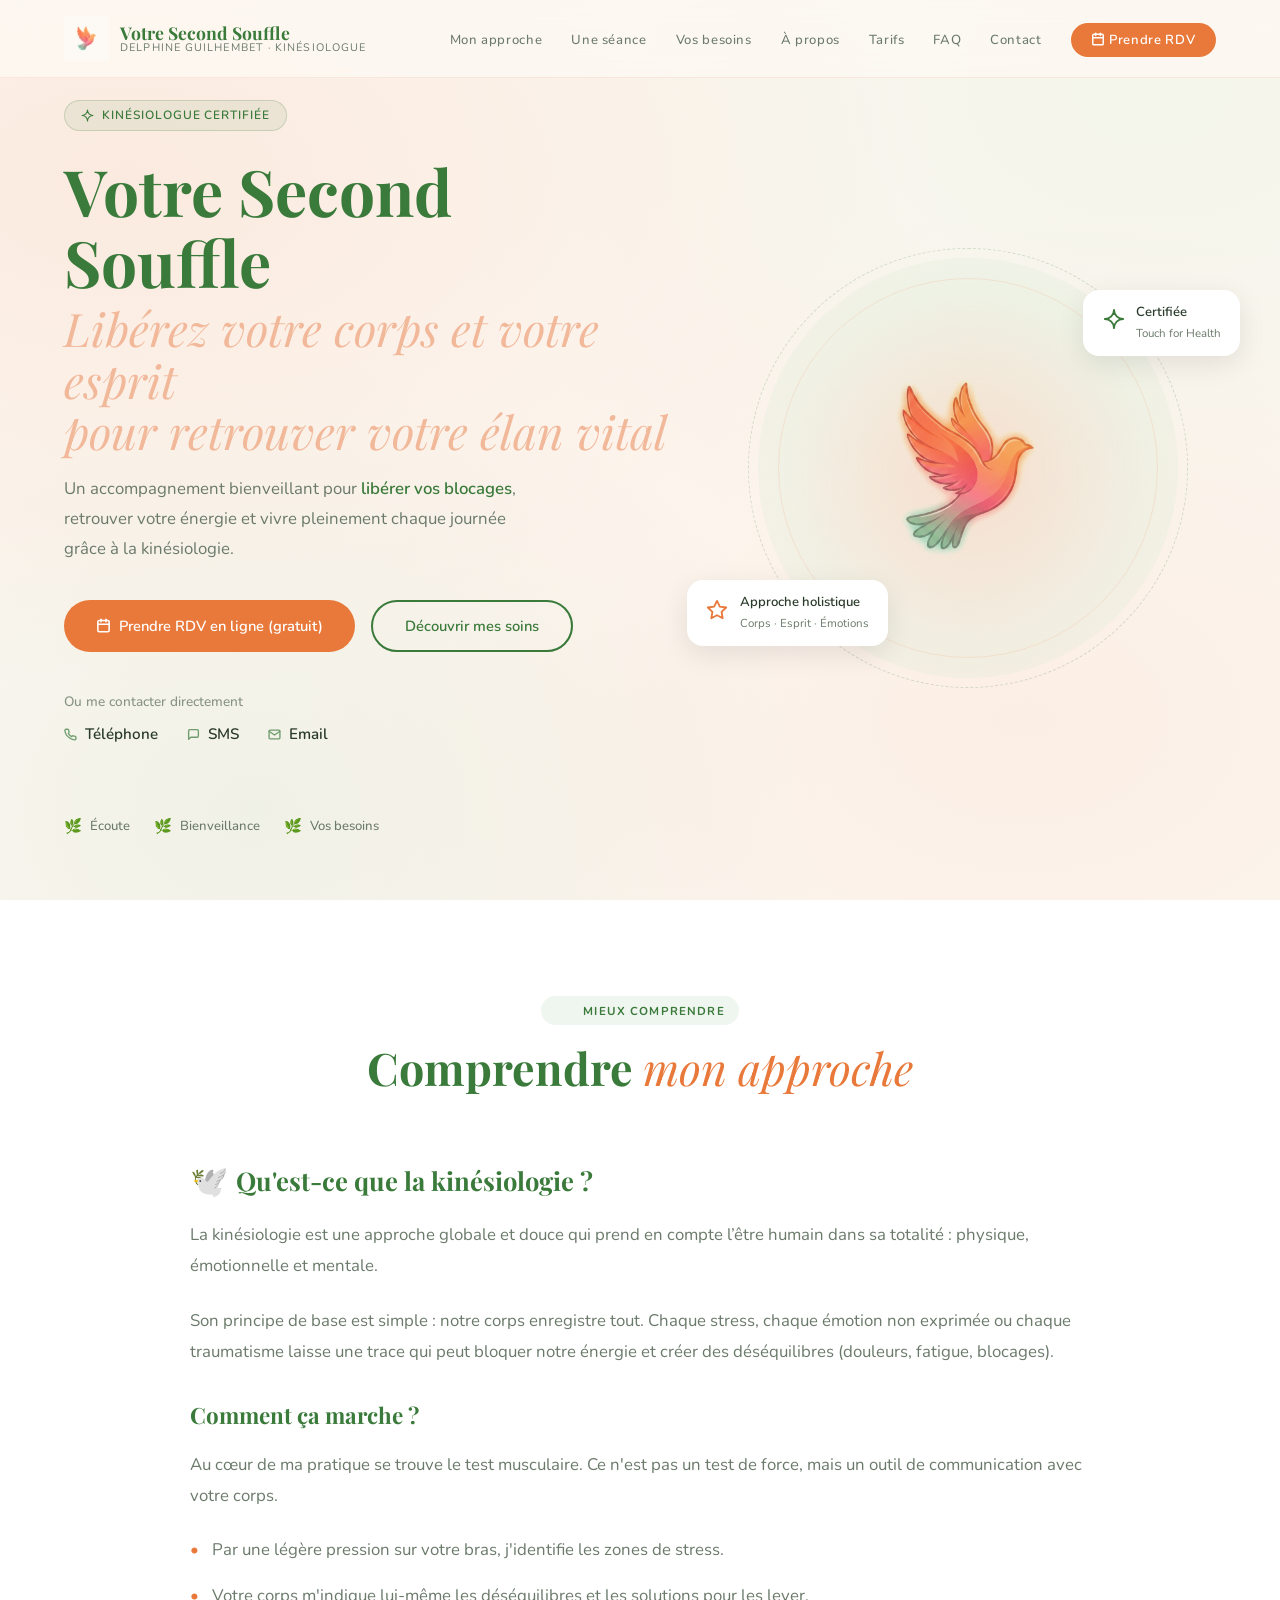
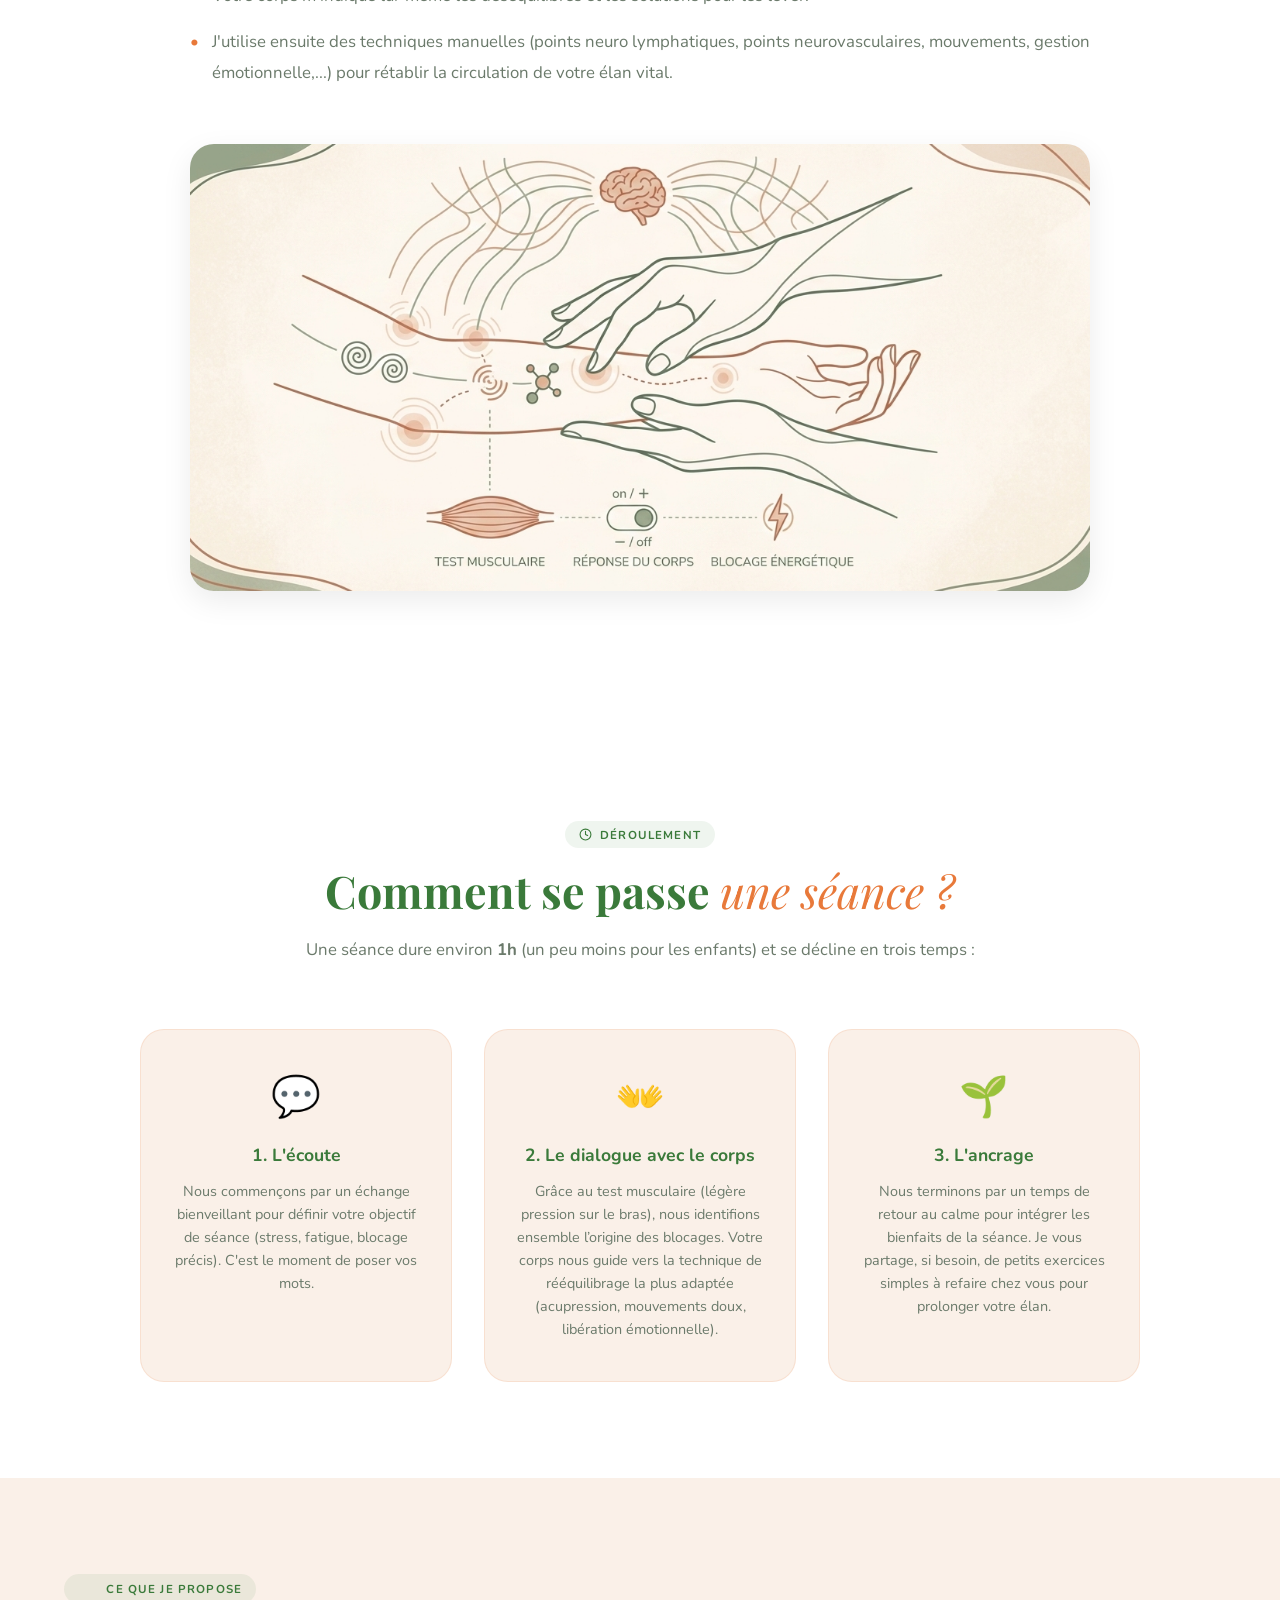
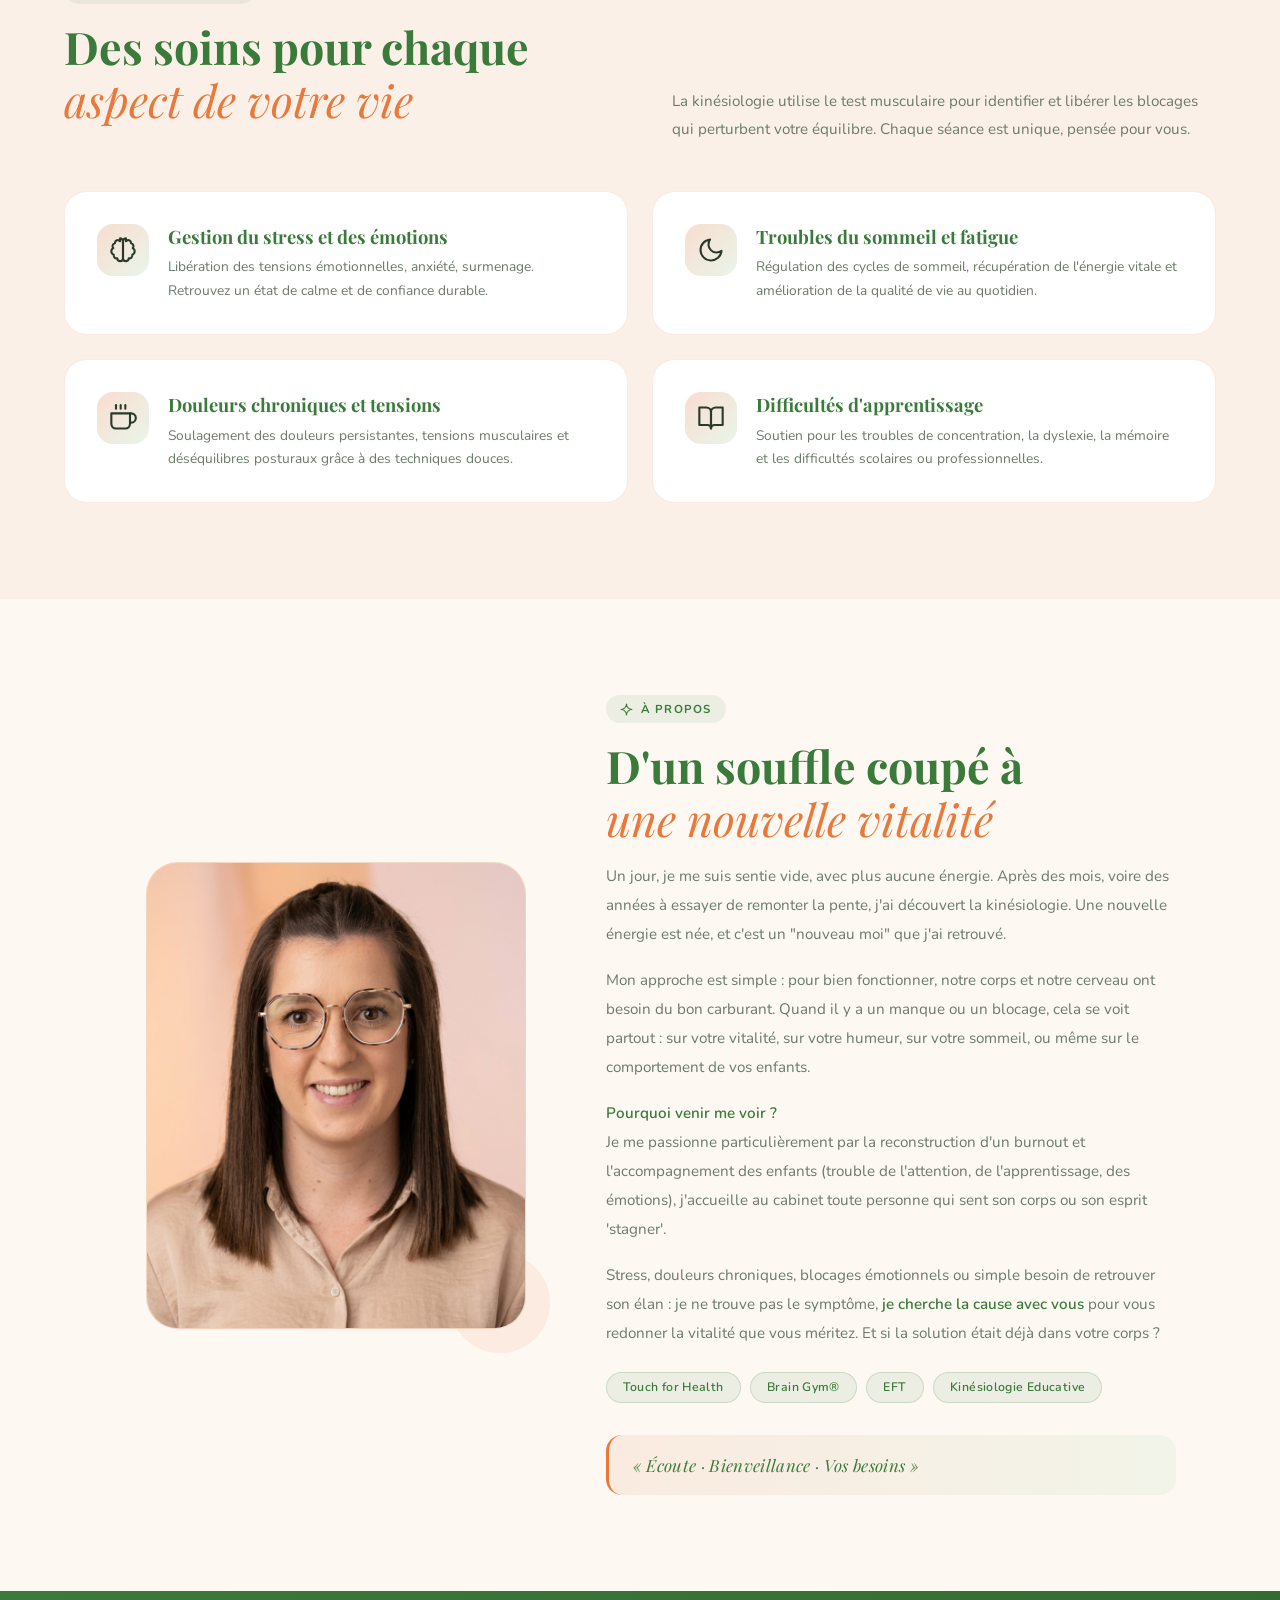
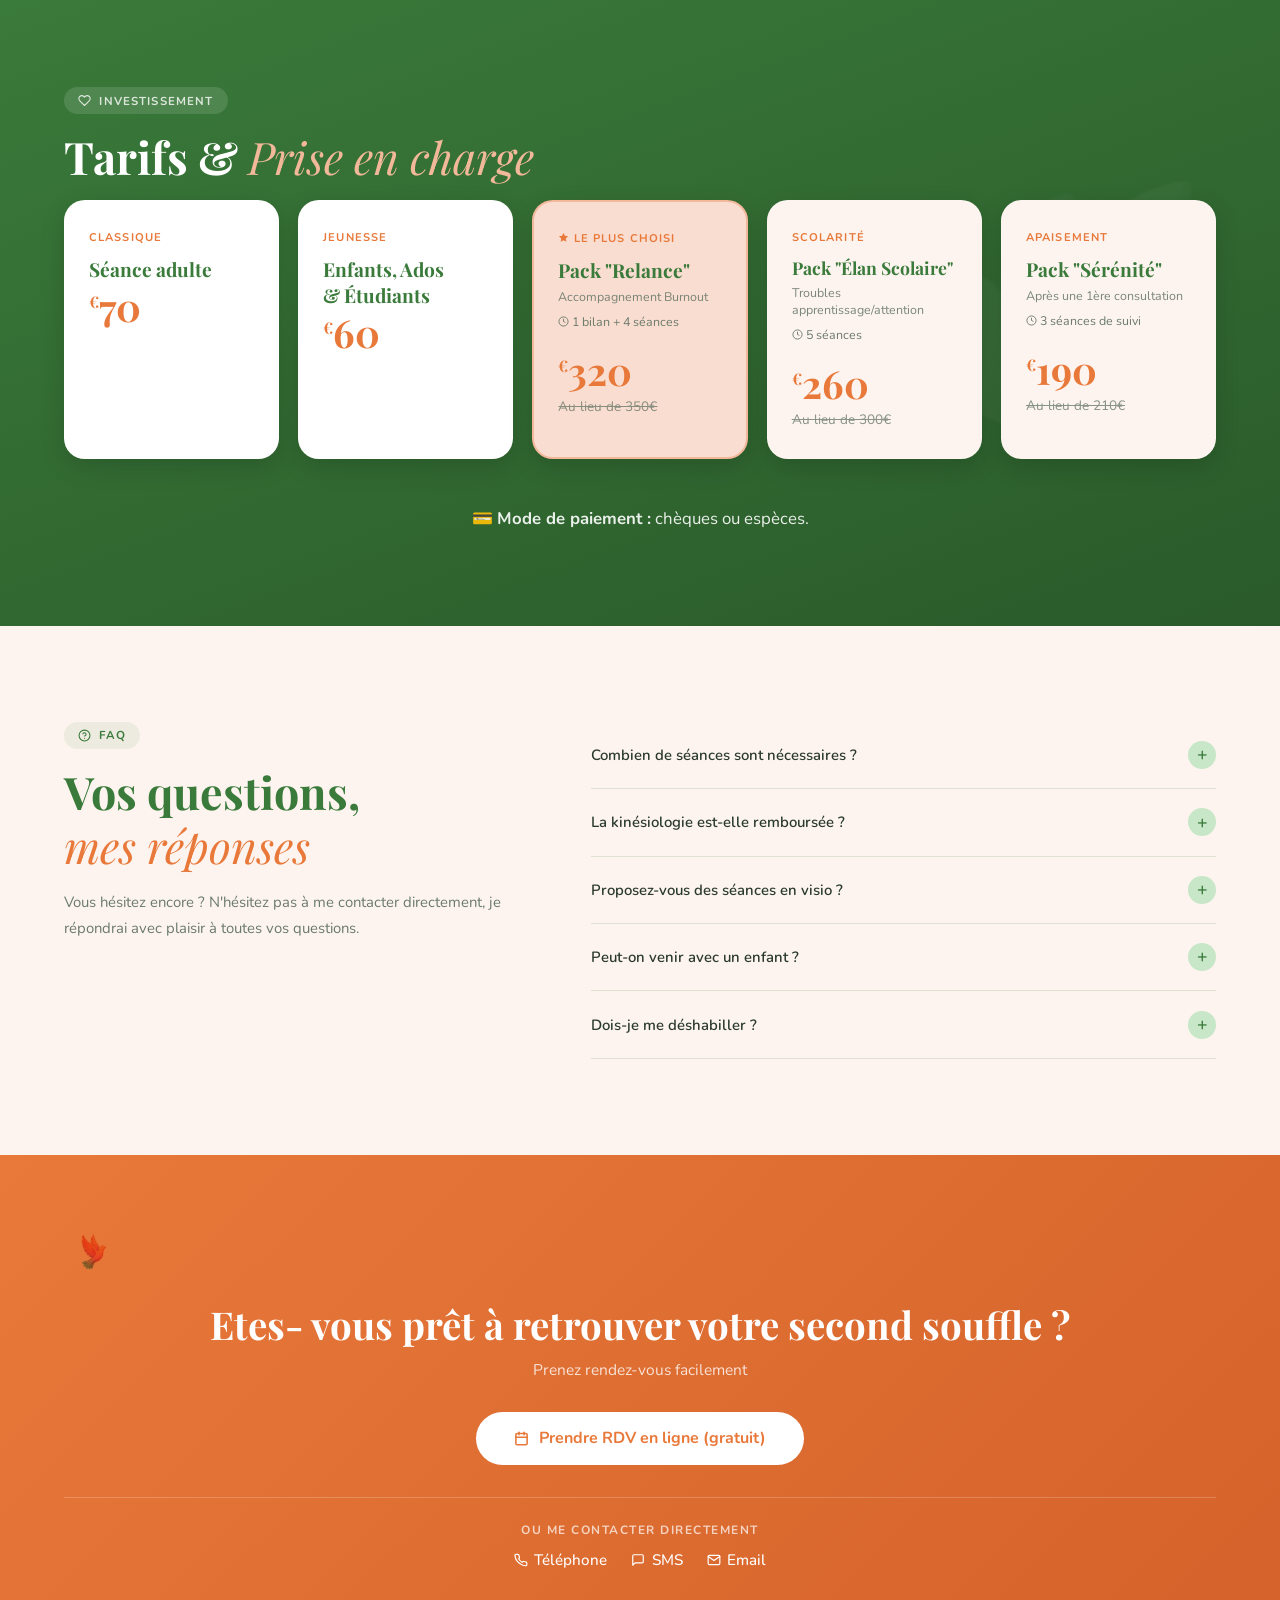
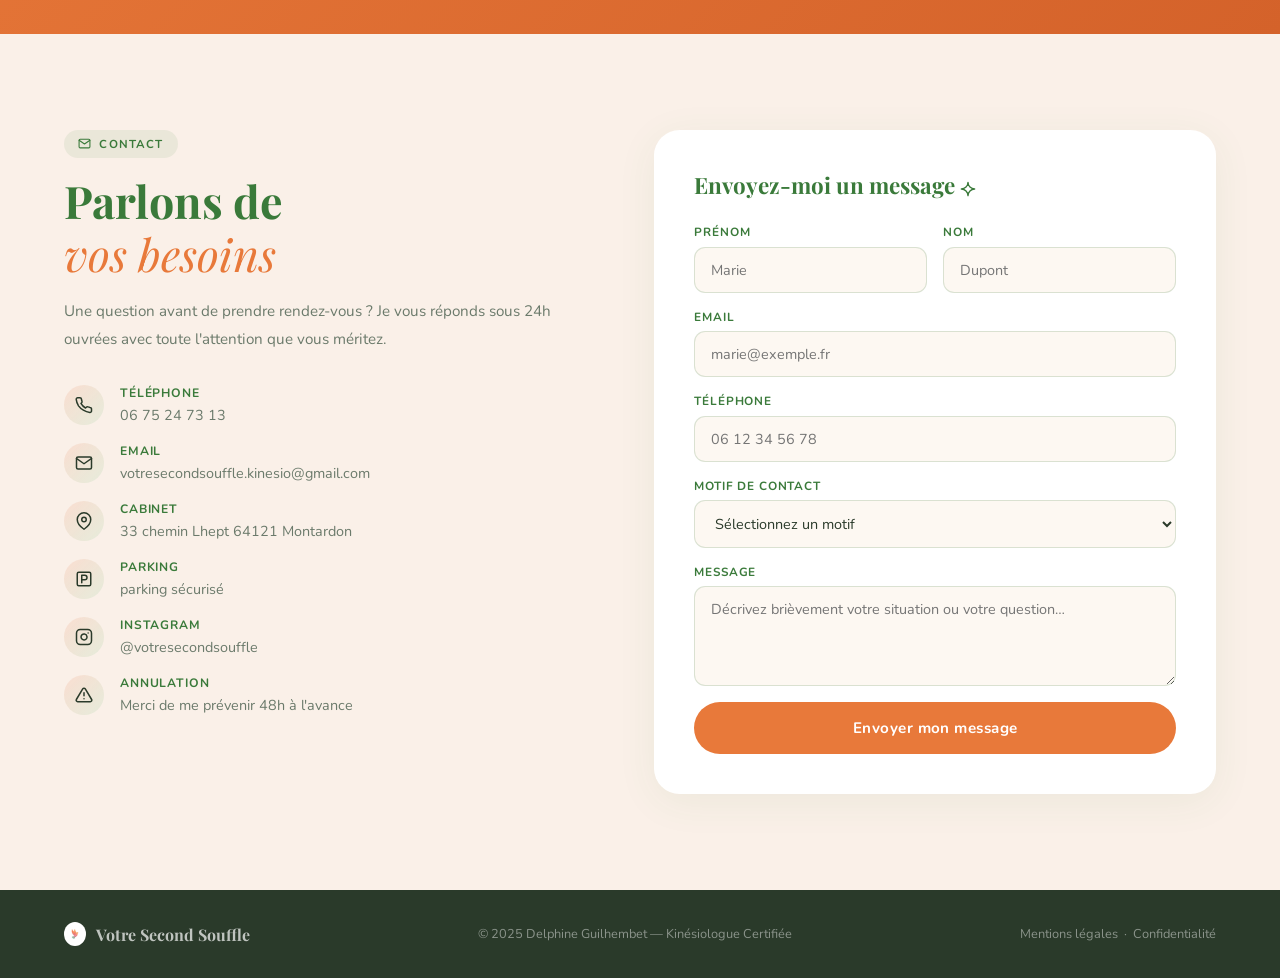
==== index.html @ 336c88f5 "ajustement photo" ====
<!DOCTYPE html>
<html lang="fr">

<head>
  <meta charset="UTF-8" />
  <meta name="viewport" content="width=device-width, initial-scale=1.0" />
  <title>Votre Second Souffle — Delphine Guilhembet, Kinésiologue</title>
  <meta name="description"
    content="Delphine Guilhembet, Kinésiologue Certifiée. Libérez vos blocages, retrouvez votre énergie et vivez pleinement grâce à la kinésiologie. Gestion du stress, douleurs, sommeil, apprentissage." />
  <link rel="preconnect" href="https://fonts.googleapis.com" />
  <link rel="preconnect" href="https://fonts.gstatic.com" crossorigin />
  <link
    href="https://fonts.googleapis.com/css2?family=Playfair+Display:ital,wght@0,400;0,700;1,400;1,700&family=Nunito:wght@300;400;500;600;700&display=swap"
    rel="stylesheet" />
  <link rel="stylesheet" href="style.css" />
</head>

<body>

  <!-- ══ NAV ══ -->
  <nav id="navbar">
    <a class="nav-brand" href="#accueil">
      <img src="logo-colombe.png" class="nav-dove" alt="Logo Colombe"
        style="mix-blend-mode: multiply; filter: contrast(1.1);" width="45" height="45" />
      <span class="nav-brand-text">
        <strong>Votre Second Souffle</strong>
        <span>Delphine Guilhembet · Kinésiologue</span>
      </span>
    </a>
    <button class="nav-toggle" id="navToggle" aria-label="Menu" aria-expanded="false">
      <span></span><span></span><span></span>
    </button>
    <ul class="nav-links" id="navLinks" role="list">
      <li><a href="#kinesiologie">Mon approche</a></li>
      <li><a href="#seance">Une séance</a></li>
      <li><a href="#services">Vos besoins</a></li>
      <li><a href="#apropos">À propos</a></li>
      <li><a href="#tarifs">Tarifs</a></li>
      <li><a href="#faq">FAQ</a></li>
      <li><a href="#contact">Contact</a></li>
      <li><a href="#rdv-en-ligne" class="nav-rdv"><svg width="14" height="14" viewBox="0 0 24 24" fill="none"
            stroke="currentColor" stroke-width="2.5" stroke-linecap="round" stroke-linejoin="round"
            style="vertical-align:-2px">
            <rect x="3" y="4" width="18" height="18" rx="2" />
            <line x1="16" y1="2" x2="16" y2="6" />
            <line x1="8" y1="2" x2="8" y2="6" />
            <line x1="3" y1="10" x2="21" y2="10" />
          </svg> Prendre RDV</a></li>
    </ul>
  </nav>

  <!-- ══ HERO ══ -->
  <section id="accueil">
    <div class="hero-inner">
      <div class="hero-text">
        <span class="hero-tag"><svg width="13" height="13" viewBox="0 0 24 24" fill="none" stroke="currentColor"
            stroke-width="2" stroke-linecap="round" stroke-linejoin="round" style="vertical-align:-2px">
            <path d="M12 22c0-5.5-4.5-10-10-10 5.5 0 10-4.5 10-10 0 5.5 4.5 10 10 10-5.5 0-10 4.5-10 10z" />
          </svg> Kinésiologue Certifiée</span>
        <h1>
          Votre Second Souffle
          <span class="sub">Libérez votre corps et votre esprit<br>pour retrouver votre élan vital</span>
        </h1>
        <p class="hero-tagline">
          Un accompagnement bienveillant pour <strong>libérer vos blocages</strong>, retrouver votre énergie et vivre
          pleinement chaque journée grâce à la kinésiologie.
        </p>
        <div class="hero-btns">
          <a href="https://calendly.com/votresecondsouffle-kinesio/1h" target="_blank" rel="noopener" class="btn-main"><svg width="15" height="15" viewBox="0 0 24 24" fill="none"
              stroke="currentColor" stroke-width="2.5" stroke-linecap="round" stroke-linejoin="round"
              style="vertical-align:-2px">
              <rect x="3" y="4" width="18" height="18" rx="2" />
              <line x1="16" y1="2" x2="16" y2="6" />
              <line x1="8" y1="2" x2="8" y2="6" />
              <line x1="3" y1="10" x2="21" y2="10" />
            </svg> Prendre RDV en ligne (gratuit)</a>
          <a href="#services" class="btn-ghost">Découvrir mes soins</a>
        </div>
        <div class="hero-contact-alt">
          <span class="hero-contact-label">Ou me contacter directement</span>
          <div class="hero-contact-links">
            <a href="#contact" class="hero-contact-link">
              <svg width="13" height="13" viewBox="0 0 24 24" fill="none" stroke="currentColor" stroke-width="2.5" stroke-linecap="round" stroke-linejoin="round"><path d="M22 16.92v3a2 2 0 0 1-2.18 2 19.79 19.79 0 0 1-8.63-3.07A19.5 19.5 0 0 1 4.69 13.1a19.79 19.79 0 0 1-3.07-8.67A2 2 0 0 1 3.6 2.34h3a2 2 0 0 1 2 1.72c.127.96.361 1.903.7 2.81a2 2 0 0 1-.45 2.11L7.91 9.91a16 16 0 0 0 6.11 6.11l1.06-1.06a2 2 0 0 1 2.11-.45c.907.339 1.85.573 2.81.7A2 2 0 0 1 22 16.92z"/></svg> Téléphone
            </a>
            <a href="#contact" class="hero-contact-link">
              <svg width="13" height="13" viewBox="0 0 24 24" fill="none" stroke="currentColor" stroke-width="2.5" stroke-linecap="round" stroke-linejoin="round"><path d="M21 15a2 2 0 0 1-2 2H7l-4 4V5a2 2 0 0 1 2-2h14a2 2 0 0 1 2 2z"/></svg> SMS
            </a>
            <a href="#contact" class="hero-contact-link">
              <svg width="13" height="13" viewBox="0 0 24 24" fill="none" stroke="currentColor" stroke-width="2.5" stroke-linecap="round" stroke-linejoin="round"><path d="M4 4h16c1.1 0 2 .9 2 2v12c0 1.1-.9 2-2 2H4c-1.1 0-2-.9-2-2V6c0-1.1.9-2 2-2z"/><polyline points="22,6 12,13 2,6"/></svg> Email
            </a>
          </div>
        </div>
        <div class="hero-values">
          <span class="hero-value">Écoute</span>
          <span class="hero-value">Bienveillance</span>
          <span class="hero-value">Vos besoins</span>
        </div>
      </div>
      <div class="hero-visual" aria-hidden="true">
        <div class="dove-bg">
          <div class="dove-ring"></div>
          <div class="dove-ring-2"></div>
          <img src="logo-colombe.png" class="dove-svg" alt="Colombe Votre Second Souffle"
            style="mix-blend-mode: multiply; filter: contrast(1.1);" width="320" height="320" />
        </div>
        <div class="float-badge float-badge-1">
          <span class="badge-ico"><svg width="22" height="22" viewBox="0 0 24 24" fill="none" stroke="#e8793a"
              stroke-width="2" stroke-linecap="round" stroke-linejoin="round">
              <polygon
                points="12 2 15.09 8.26 22 9.27 17 14.14 18.18 21.02 12 17.77 5.82 21.02 7 14.14 2 9.27 8.91 8.26 12 2" />
            </svg></span>
          <div class="badge-info">
            <strong>Approche holistique</strong>
            <span>Corps · Esprit · Émotions</span>
          </div>
        </div>
        <div class="float-badge float-badge-2">
          <span class="badge-ico"><svg width="22" height="22" viewBox="0 0 24 24" fill="none" stroke="#3a7a3a"
              stroke-width="2" stroke-linecap="round" stroke-linejoin="round">
              <path d="M12 22c0-5.5-4.5-10-10-10 5.5 0 10-4.5 10-10 0 5.5 4.5 10 10 10-5.5 0-10 4.5-10 10z" />
            </svg></span>
          <div class="badge-info">
            <strong>Certifiée</strong>
            <span>Touch for Health</span>
          </div>
        </div>
      </div>
    </div>
  </section>

  <!-- ══ KINÉSIOLOGIE ══ -->
  <section id="kinesiologie">
    <div style="max-width: 900px; margin: 0 auto;">
      <div style="text-align: center; margin-bottom: 4rem;">
        <span class="section-chip"><img src="logo-colombe.png" width="16" height="18"
            style="vertical-align:-4px;margin-right:4px;mix-blend-mode: multiply;filter: contrast(1.1);" alt="" /> Mieux
          comprendre</span>
        <h2 class="section-title">Comprendre <em>mon approche</em></h2>
      </div>

      <div style="margin-bottom: 3.5rem;">
        <h3
          style="color: var(--green); margin-bottom: 1.2rem; font-family: 'Playfair Display', serif; font-size: 1.6rem; display: flex; align-items: center; gap: 0.5rem;">
          <span style="font-size:1.2em;">🕊️</span> Qu'est-ce que la kinésiologie ?
        </h3>
        <p style="color: var(--mid); line-height: 1.85; font-size: 1.05rem; margin-bottom: 1.5rem;">
          La kinésiologie est une approche globale et douce qui prend en compte l’être humain dans sa totalité : physique, émotionnelle et mentale.
        </p>
        <p style="color: var(--mid); line-height: 1.85; font-size: 1.05rem; margin-bottom: 2rem;">
          Son principe de base est simple : notre corps enregistre tout. Chaque stress, chaque émotion non exprimée ou chaque traumatisme laisse une trace qui peut bloquer notre énergie et créer des déséquilibres (douleurs, fatigue, blocages).
        </p>
        
        <h4 style="color: var(--green); margin-bottom: 1.2rem; font-family: 'Playfair Display', serif; font-size: 1.4rem;">Comment ça marche ?</h4>
        
        <p style="color: var(--mid); line-height: 1.85; font-size: 1.05rem; margin-bottom: 1.5rem;">
          Au cœur de ma pratique se trouve le test musculaire. Ce n'est pas un test de force, mais un outil de communication avec votre corps.
        </p>
        
        <ul style="color: var(--mid); line-height: 1.8; font-size: 1.05rem; list-style: none; padding-left: 0; display: flex; flex-direction: column; gap: 1rem;">
          <li style="display: flex; gap: 0.8rem; align-items: flex-start;">
            <span style="color: var(--orange); font-weight: bold;">•</span>
            <span>Par une légère pression sur votre bras, j'identifie les zones de stress.</span>
          </li>
          <li style="display: flex; gap: 0.8rem; align-items: flex-start;">
            <span style="color: var(--orange); font-weight: bold;">•</span>
            <span>Votre corps m'indique lui-même les déséquilibres et les solutions pour les lever.</span>
          </li>
          <li style="display: flex; gap: 0.8rem; align-items: flex-start;">
            <span style="color: var(--orange); font-weight: bold;">•</span>
            <span>J'utilise ensuite des techniques manuelles (points neuro lymphatiques, points neurovasculaires, mouvements, gestion émotionnelle,...) pour rétablir la circulation de votre élan vital.</span>
          </li>
        </ul>
      </div>

      <div style="text-align: center; margin-bottom: 2rem;">
        <img src="Graphique.png" alt="Graphique de mon approche"
          style="max-width: 100%; height: auto; border-radius: 1.5rem; box-shadow: 0 10px 30px rgba(0,0,0,0.08);" />
      </div>
    </div>
  </section>

  <!-- ══ UNE SÉANCE ══ -->
  <section id="seance" style="background: #fff;">
    <div style="max-width: 800px; margin: 0 auto 4rem; text-align: center;">
      <span class="section-chip"><svg width="13" height="13" viewBox="0 0 24 24" fill="none" stroke="currentColor"
          stroke-width="2" stroke-linecap="round" stroke-linejoin="round" style="vertical-align:-2px">
          <circle cx="12" cy="12" r="10" />
          <polyline points="12 6 12 12 16 14" />
        </svg> Déroulement</span>
      <h2 class="section-title">Comment se passe <em>une séance ?</em></h2>
      <p style="color: var(--mid); line-height: 1.85; font-size: 1.05rem;">
        Une séance dure environ <strong>1h</strong> (un peu moins pour les enfants) et se décline en trois temps :
      </p>
    </div>

    <div class="kine-how" style="max-width: 1000px; margin: 0 auto;">
      <div class="kine-grid">
        <div class="kine-step">
          <div class="kine-step-icon">💬</div>
          <h4>1. L'écoute</h4>
          <p>Nous commençons par un échange bienveillant pour définir votre objectif de séance (stress, fatigue, blocage
            précis). C'est le moment de poser vos mots.</p>
        </div>
        <div class="kine-step">
          <div class="kine-step-icon">👐</div>
          <h4>2. Le dialogue avec le corps</h4>
          <p>Grâce au test musculaire (légère pression sur le bras), nous identifions ensemble l’origine des blocages.
            Votre corps nous guide vers la technique de rééquilibrage la plus adaptée (acupression, mouvements doux,
            libération émotionnelle).</p>
        </div>
        <div class="kine-step">
          <div class="kine-step-icon">🌱</div>
          <h4>3. L'ancrage</h4>
          <p>Nous terminons par un temps de retour au calme pour intégrer les bienfaits de la séance. Je vous partage,
            si besoin, de petits exercices simples à refaire chez vous pour prolonger votre élan.</p>
        </div>
      </div>
    </div>
  </section>

  <!-- ══ SERVICES ══ -->
  <section id="services">
    <div class="services-top">
      <div>
        <span class="section-chip"><img src="logo-colombe.png" width="16" height="18"
            style="vertical-align:-4px;margin-right:4px;mix-blend-mode: multiply;filter: contrast(1.1);" alt="" /> Ce
          que je propose</span>
        <h2 class="section-title">Des soins pour chaque <em>aspect de votre vie</em></h2>
      </div>
      <p>La kinésiologie utilise le test musculaire pour identifier et libérer les blocages qui perturbent votre
        équilibre. Chaque séance est unique, pensée pour vous.</p>
    </div>
    <div class="services-grid">
      <div class="svc" id="svc-stress">
        <div class="svc-icon"><svg viewBox="0 0 24 24" width="28" height="28" fill="none" stroke="currentColor"
            stroke-width="1.8" stroke-linecap="round" stroke-linejoin="round">
            <path
              d="M9.5 2A2.5 2.5 0 0 1 12 4.5v15a2.5 2.5 0 0 1-4.96-.44 2.5 2.5 0 0 1-2.96-3.08 3 3 0 0 1-.34-5.58 2.5 2.5 0 0 1 1.32-4.24 2.5 2.5 0 0 1 4.44-1.66z" />
            <path
              d="M14.5 2A2.5 2.5 0 0 0 12 4.5v15a2.5 2.5 0 0 0 4.96-.44 2.5 2.5 0 0 0 2.96-3.08 3 3 0 0 0 .34-5.58 2.5 2.5 0 0 0-1.32-4.24 2.5 2.5 0 0 0-4.44-1.66z" />
          </svg></div>
        <div class="svc-body">
          <h3>Gestion du stress et des émotions</h3>
          <p>Libération des tensions émotionnelles, anxiété, surmenage. Retrouvez un état de calme et de confiance
            durable.</p>
        </div>
      </div>
      <div class="svc" id="svc-sommeil">
        <div class="svc-icon"><svg viewBox="0 0 24 24" width="28" height="28" fill="none" stroke="currentColor"
            stroke-width="1.8" stroke-linecap="round" stroke-linejoin="round">
            <path d="M21 12.79A9 9 0 1 1 11.21 3 7 7 0 0 0 21 12.79z" />
          </svg></div>
        <div class="svc-body">
          <h3>Troubles du sommeil et fatigue</h3>
          <p>Régulation des cycles de sommeil, récupération de l'énergie vitale et amélioration de la qualité de vie au
            quotidien.</p>
        </div>
      </div>
      <div class="svc" id="svc-douleurs">
        <div class="svc-icon"><svg viewBox="0 0 24 24" width="28" height="28" fill="none" stroke="currentColor"
            stroke-width="1.8" stroke-linecap="round" stroke-linejoin="round">
            <path d="M18 8h1a4 4 0 0 1 0 8h-1" />
            <path d="M2 8h16v9a4 4 0 0 1-4 4H6a4 4 0 0 1-4-4V8z" />
            <line x1="6" y1="1" x2="6" y2="4" />
            <line x1="10" y1="1" x2="10" y2="4" />
            <line x1="14" y1="1" x2="14" y2="4" />
          </svg></div>
        <div class="svc-body">
          <h3>Douleurs chroniques et tensions</h3>
          <p>Soulagement des douleurs persistantes, tensions musculaires et déséquilibres posturaux grâce à des
            techniques douces.</p>
        </div>
      </div>
      <div class="svc" id="svc-apprentissage">
        <div class="svc-icon"><svg viewBox="0 0 24 24" width="28" height="28" fill="none" stroke="currentColor"
            stroke-width="1.8" stroke-linecap="round" stroke-linejoin="round">
            <path d="M2 3h6a4 4 0 0 1 4 4v14a3 3 0 0 0-3-3H2z" />
            <path d="M22 3h-6a4 4 0 0 0-4 4v14a3 3 0 0 1 3-3h7z" />
          </svg></div>
        <div class="svc-body">
          <h3>Difficultés d'apprentissage</h3>
          <p>Soutien pour les troubles de concentration, la dyslexie, la mémoire et les difficultés scolaires ou
            professionnelles.</p>
        </div>
      </div>
    </div>
  </section>

  <!-- ══ À PROPOS ══ -->
  <section id="apropos">
    <div class="apropos-visual" aria-hidden="true">
      <div class="apropos-card" style="padding: 0; overflow: hidden;">
        <img src="delphineBustePro.png" alt="Delphine Guilhembet, Kinésiologue"
          style="width: 100%; height: 100%; object-fit: cover; display: block; position: relative; z-index: 5;">
      </div>
      <div class="apropos-deco"></div>
    </div>
    <div class="apropos-text">
      <span class="section-chip"><svg width="13" height="13" viewBox="0 0 24 24" fill="none" stroke="currentColor"
          stroke-width="2" stroke-linecap="round" stroke-linejoin="round" style="vertical-align:-2px">
          <path d="M12 22c0-5.5-4.5-10-10-10 5.5 0 10-4.5 10-10 0 5.5 4.5 10 10 10-5.5 0-10 4.5-10 10z" />
        </svg> À propos</span>
      <h2 class="section-title">D'un souffle coupé à<br><em>une nouvelle vitalité</em></h2>
      <p>Un jour, je me suis sentie vide, avec plus aucune énergie. Après des mois, voire des années à essayer de
        remonter la pente, j'ai découvert la kinésiologie. Une nouvelle énergie est née, et c'est un "nouveau moi" que
        j'ai retrouvé.</p>
      <p>Mon approche est simple : pour bien fonctionner, notre corps et notre cerveau ont besoin du bon carburant.
        Quand il y a un manque ou un blocage, cela se voit partout : sur votre vitalité, sur votre humeur, sur votre
        sommeil, ou même sur le comportement de vos enfants.</p>
      <p><strong>Pourquoi venir me voir ?</strong><br>Je me passionne particulièrement par la reconstruction d'un
        burnout et l'accompagnement des enfants (trouble de l'attention, de l'apprentissage, des émotions), j'accueille
        au cabinet toute personne qui sent son corps ou son esprit 'stagner'.</p>
      <p>Stress, douleurs chroniques, blocages émotionnels ou simple besoin de retrouver son élan : je ne trouve pas le
        symptôme, <strong>je cherche la cause avec vous</strong> pour vous redonner la vitalité que vous méritez. Et si
        la solution était déjà dans votre corps ?</p>
      <div class="certifs">
        <span class="certif">Touch for Health</span>
        <span class="certif">Brain Gym®</span>
        <span class="certif">EFT</span>
        <span class="certif">Kinésiologie Educative</span>
      </div>
      <div class="values-strip">« Écoute · Bienveillance · Vos besoins »</div>
    </div>
  </section>

  <!-- ══ TARIFS ══ -->
  <section id="tarifs">
    <span class="section-chip"><svg width="13" height="13" viewBox="0 0 24 24" fill="none" stroke="currentColor"
        stroke-width="2" stroke-linecap="round" stroke-linejoin="round" style="vertical-align:-2px">
        <path
          d="M20.84 4.61a5.5 5.5 0 0 0-7.78 0L12 5.67l-1.06-1.06a5.5 5.5 0 0 0-7.78 7.78l1.06 1.06L12 21.23l7.78-7.78 1.06-1.06a5.5 5.5 0 0 0 0-7.78z" />
      </svg> Investissement</span>
    <h2 class="section-title">Tarifs & <em>Prise en charge</em></h2>

    <div class="tarifs-grid" style="grid-template-columns: repeat(auto-fit, minmax(200px, 1fr)); align-items: stretch;">
      <div class="tarif">
        <p class="tarif-label">Classique</p>
        <p class="tarif-name">Séance adulte</p>
        <p class="tarif-price"><sup>€</sup>70</p>
      </div>

      <div class="tarif">
        <p class="tarif-label">Jeunesse</p>
        <p class="tarif-name">Enfants, Ados<br>& Étudiants</p>
        <p class="tarif-price"><sup>€</sup>60</p>
      </div>

      <div class="tarif pack featured">
        <p class="tarif-label"><svg width="11" height="11" viewBox="0 0 24 24" fill="currentColor" stroke="none"
            style="vertical-align:-1px">
            <polygon
              points="12 2 15.09 8.26 22 9.27 17 14.14 18.18 21.02 12 17.77 5.82 21.02 7 14.14 2 9.27 8.91 8.26 12 2" />
          </svg> Le plus choisi</p>
        <p class="tarif-name">Pack "Relance"</p>
        <p class="tarif-duration" style="margin-bottom:0.5rem; opacity:0.9;">Accompagnement Burnout</p>
        <p class="tarif-duration"><svg width="11" height="11" viewBox="0 0 24 24" fill="none" stroke="currentColor"
            stroke-width="2" style="vertical-align:-1px">
            <circle cx="12" cy="12" r="10" />
            <polyline points="12 6 12 12 16 14" />
          </svg> 1 bilan + 4 séances</p>
        <p class="tarif-price"><sup>€</sup>320</p>
        <p class="tarif-discount">Au lieu de 350€</p>
      </div>

      <div class="tarif pack">
        <p class="tarif-label">Scolarité</p>
        <p class="tarif-name" style="font-size: 1.1rem;">Pack "Élan Scolaire"</p>
        <p class="tarif-duration" style="margin-bottom:0.5rem; opacity:0.9;">Troubles apprentissage/attention</p>
        <p class="tarif-duration"><svg width="11" height="11" viewBox="0 0 24 24" fill="none" stroke="currentColor"
            stroke-width="2" style="vertical-align:-1px">
            <circle cx="12" cy="12" r="10" />
            <polyline points="12 6 12 12 16 14" />
          </svg> 5 séances</p>
        <p class="tarif-price"><sup>€</sup>260</p>
        <p class="tarif-discount">Au lieu de 300€</p>
      </div>

      <div class="tarif pack">
        <p class="tarif-label">Apaisement</p>
        <p class="tarif-name">Pack "Sérénité"</p>
        <p class="tarif-duration" style="margin-bottom:0.5rem; opacity:0.9;">Après une 1ère consultation</p>
        <p class="tarif-duration"><svg width="11" height="11" viewBox="0 0 24 24" fill="none" stroke="currentColor"
            stroke-width="2" style="vertical-align:-1px">
            <circle cx="12" cy="12" r="10" />
            <polyline points="12 6 12 12 16 14" />
          </svg> 3 séances de suivi</p>
        <p class="tarif-price"><sup>€</sup>190</p>
        <p class="tarif-discount">Au lieu de 210€</p>
      </div>
    </div>
    <p style="text-align: center; font-size: 1.05rem; color: rgba(255,255,255,0.9); margin-top: 3rem;">
      💳 <strong>Mode de paiement :</strong> chèques ou espèces.
    </p>
  </section>

  <!-- ══ FAQ ══ -->
  <section id="faq">
    <div class="faq-wrap">
      <div class="faq-left">
        <span class="section-chip"><svg width="13" height="13" viewBox="0 0 24 24" fill="none" stroke="currentColor"
            stroke-width="2" stroke-linecap="round" stroke-linejoin="round" style="vertical-align:-2px">
            <circle cx="12" cy="12" r="10" />
            <path d="M9.09 9a3 3 0 0 1 5.83 1c0 2-3 3-3 3" />
            <line x1="12" y1="17" x2="12.01" y2="17" />
          </svg> FAQ</span>
        <h2 class="section-title">Vos questions,<br><em>mes réponses</em></h2>
        <p>Vous hésitez encore ? N'hésitez pas à me contacter directement, je répondrai avec plaisir à toutes vos
          questions.</p>

      </div>
      <div class="faq-list">

        <details class="faq-item">
          <summary class="faq-q">Combien de séances sont nécessaires ? <span class="faq-toggle"
              aria-hidden="true">+</span></summary>
          <p class="faq-a">Cela dépend de votre situation. Certains ressentent des effets dès la première séance. En
            général, 3 à 6 séances suffisent pour des résultats durables. Nous définissons ensemble le rythme adapté.
          </p>
        </details>
        <details class="faq-item">
          <summary class="faq-q">La kinésiologie est-elle remboursée ? <span class="faq-toggle"
              aria-hidden="true">+</span></summary>
          <p class="faq-a">Bien que non remboursée par la Sécurité Sociale, de nombreuses mutuelles proposent
            aujourd'hui une prise en charge. Je vous invite à consulter les détails et les aides possibles sur la page
            <a href="#tarifs" style="color:var(--green); text-decoration:underline; font-weight:600;">Tarifs</a>.
          </p>
        </details>
        <details class="faq-item">
          <summary class="faq-q">Proposez-vous des séances en visio ? <span class="faq-toggle"
              aria-hidden="true">+</span></summary>
          <p class="faq-a">Pour garantir la précision du test musculaire et la qualité de mon accompagnement, je
            privilégie uniquement les séances en présentiel au cabinet. Le contact direct et l'observation physique sont
            essentiels pour identifier au mieux vos besoins et vous offrir un véritable espace de déconnexion.</p>
        </details>
        <details class="faq-item">
          <summary class="faq-q">Peut-on venir avec un enfant ? <span class="faq-toggle" aria-hidden="true">+</span>
          </summary>
          <div class="faq-a" style="line-height:1.7;">
            <p><strong>Pour la séance de votre enfant : Absolument.</strong></p>
            <ul
              style="margin-top:0.4rem; margin-bottom:1.2rem; padding-left:1.5rem; display:flex; flex-direction:column; gap:0.4rem;">
              <li><em>Moins de 12 ans :</em> Votre présence est requise pour rassurer l'enfant et m'aider à
                l'accompagner au mieux.</li>
              <li><em>Plus de 12 ans :</em> Nous voyons ensemble, selon ses besoins et son souhait de confidentialité,
                si une partie ou la totalité de la séance se fait seul ou avec vous. C'est un premier pas vers son
                autonomie.</li>
            </ul>
            <p><strong>Pour votre propre séance (adulte) :</strong><br>
              Il est fortement recommandé de venir seul. Cela vous permet de libérer vos émotions en toute sécurité et
              de profiter d'une bulle de sérénité totale, indispensable pour retrouver votre propre élan.</p>
          </div>
        </details>
        <details class="faq-item">
          <summary class="faq-q">Dois-je me déshabiller ? <span class="faq-toggle" aria-hidden="true">+</span></summary>
          <p class="faq-a">Non, les séances se déroulent habillé. Je recommande simplement des vêtements confortables
            permettant de bouger librement.</p>
        </details>
      </div>
    </div>
  </section>

  <!-- ══ RDV BANNER ══ -->
  <div class="rdv-banner" id="rdv-en-ligne">
    <img src="logo-colombe.png" class="dove" alt="" width="60" height="66" aria-hidden="true"
      style="mix-blend-mode: multiply;filter: contrast(1.1);" />
    <h2>Etes- vous prêt à retrouver votre second souffle ?</h2>
    <p>Prenez rendez-vous facilement</p>
    <a href="https://calendly.com/votresecondsouffle-kinesio/1h" target="_blank" rel="noopener" class="btn-white"><svg width="15" height="15" viewBox="0 0 24 24" fill="none"
        stroke="currentColor" stroke-width="2.5" stroke-linecap="round" stroke-linejoin="round"
        style="vertical-align:-2px">
        <rect x="3" y="4" width="18" height="18" rx="2" />
        <line x1="16" y1="2" x2="16" y2="6" />
        <line x1="8" y1="2" x2="8" y2="6" />
        <line x1="3" y1="10" x2="21" y2="10" />
      </svg> Prendre RDV en ligne (gratuit)</a>
    <div style="margin-top: 2rem; padding-top: 1.5rem; border-top: 1px solid rgba(255,255,255,0.2); display: flex; flex-direction: column; align-items: center; gap: 0.8rem;">
      <span style="font-size: 0.75rem; color: #fff; opacity: 0.7; text-transform: uppercase; letter-spacing: 1.5px; font-weight: 700;">Ou me contacter directement</span>
      <div style="display: flex; gap: 1.5rem;">
        <a href="#contact" style="color: #fff; text-decoration: none; font-size: 0.95rem; font-weight: 500; display: flex; align-items: center; gap: 0.4rem; transition: opacity 0.3s;" onmouseover="this.style.opacity='0.7'" onmouseout="this.style.opacity='1'">
          <svg width="14" height="14" viewBox="0 0 24 24" fill="none" stroke="currentColor" stroke-width="2" stroke-linecap="round" stroke-linejoin="round"><path d="M22 16.92v3a2 2 0 0 1-2.18 2 19.79 19.79 0 0 1-8.63-3.07A19.5 19.5 0 0 1 4.69 13.1a19.79 19.79 0 0 1-3.07-8.67A2 2 0 0 1 3.6 2.34h3a2 2 0 0 1 2 1.72c.127.96.361 1.903.7 2.81a2 2 0 0 1-.45 2.11L7.91 9.91a16 16 0 0 0 6.11 6.11l1.06-1.06a2 2 0 0 1 2.11-.45c.907.339 1.85.573 2.81.7A2 2 0 0 1 22 16.92z"/></svg> Téléphone
        </a>
        <a href="#contact" style="color: #fff; text-decoration: none; font-size: 0.95rem; font-weight: 500; display: flex; align-items: center; gap: 0.4rem; transition: opacity 0.3s;" onmouseover="this.style.opacity='0.7'" onmouseout="this.style.opacity='1'">
          <svg width="14" height="14" viewBox="0 0 24 24" fill="none" stroke="currentColor" stroke-width="2" stroke-linecap="round" stroke-linejoin="round"><path d="M21 15a2 2 0 0 1-2 2H7l-4 4V5a2 2 0 0 1 2-2h14a2 2 0 0 1 2 2z"/></svg> SMS
        </a>
        <a href="#contact" style="color: #fff; text-decoration: none; font-size: 0.95rem; font-weight: 500; display: flex; align-items: center; gap: 0.4rem; transition: opacity 0.3s;" onmouseover="this.style.opacity='0.7'" onmouseout="this.style.opacity='1'">
          <svg width="14" height="14" viewBox="0 0 24 24" fill="none" stroke="currentColor" stroke-width="2" stroke-linecap="round" stroke-linejoin="round"><path d="M4 4h16c1.1 0 2 .9 2 2v12c0 1.1-.9 2-2 2H4c-1.1 0-2-.9-2-2V6c0-1.1.9-2 2-2z"/><polyline points="22,6 12,13 2,6"/></svg> Email
        </a>
      </div>
    </div>
  </div>

  <!-- ══ CONTACT ══ -->
  <section id="contact">
    <div class="contact-grid">
      <div class="contact-left">
        <span class="section-chip"><svg width="13" height="13" viewBox="0 0 24 24" fill="none" stroke="currentColor"
            stroke-width="2" stroke-linecap="round" stroke-linejoin="round" style="vertical-align:-2px">
            <path d="M4 4h16c1.1 0 2 .9 2 2v12c0 1.1-.9 2-2 2H4c-1.1 0-2-.9-2-2V6c0-1.1.9-2 2-2z" />
            <polyline points="22,6 12,13 2,6" />
          </svg> Contact</span>
        <h2 class="section-title">Parlons de<br><em>vos besoins</em></h2>
        <p>Une question avant de prendre rendez-vous ? Je vous réponds sous 24h ouvrées avec toute l'attention que vous
          méritez.</p>
        <div class="infos">
          <div class="info-row" id="contact-phone">
            <div class="info-ico"><svg width="18" height="18" viewBox="0 0 24 24" fill="none" stroke="currentColor"
                stroke-width="2" stroke-linecap="round" stroke-linejoin="round">
                <path
                  d="M22 16.92v3a2 2 0 0 1-2.18 2 19.79 19.79 0 0 1-8.63-3.07A19.5 19.5 0 0 1 4.69 13.1a19.79 19.79 0 0 1-3.07-8.67A2 2 0 0 1 3.6 2.34h3a2 2 0 0 1 2 1.72c.127.96.361 1.903.7 2.81a2 2 0 0 1-.45 2.11L7.91 9.91a16 16 0 0 0 6.11 6.11l1.06-1.06a2 2 0 0 1 2.11-.45c.907.339 1.85.573 2.81.7A2 2 0 0 1 22 16.92z" />
              </svg></div>
            <div class="info-text">
              <strong>Téléphone</strong>
              <span>06 75 24 73 13</span>
            </div>
          </div>
          <div class="info-row" id="contact-email">
            <div class="info-ico"><svg width="18" height="18" viewBox="0 0 24 24" fill="none" stroke="currentColor"
                stroke-width="2" stroke-linecap="round" stroke-linejoin="round">
                <path d="M4 4h16c1.1 0 2 .9 2 2v12c0 1.1-.9 2-2 2H4c-1.1 0-2-.9-2-2V6c0-1.1.9-2 2-2z" />
                <polyline points="22,6 12,13 2,6" />
              </svg></div>
            <div class="info-text">
              <strong>Email</strong>
              <span><a href="mailto:votresecondsouffle.kinesio@gmail.com" style="color:inherit;text-decoration:none;">votresecondsouffle.kinesio@gmail.com</a></span>
            </div>
          </div>
          <div class="info-row" id="contact-address">
            <div class="info-ico"><svg width="18" height="18" viewBox="0 0 24 24" fill="none" stroke="currentColor"
                stroke-width="2" stroke-linecap="round" stroke-linejoin="round">
                <path d="M21 10c0 7-9 13-9 13s-9-6-9-13a9 9 0 0 1 18 0z" />
                <circle cx="12" cy="10" r="3" />
              </svg></div>
            <div class="info-text">
              <strong>Cabinet</strong>
              <span>33 chemin Lhept 64121 Montardon</span>
            </div>
          </div>
          <div class="info-row" id="contact-parking">
            <div class="info-ico"><svg width="18" height="18" viewBox="0 0 24 24" fill="none" stroke="currentColor"
                stroke-width="2" stroke-linecap="round" stroke-linejoin="round">
                <rect x="3" y="3" width="18" height="18" rx="2" />
                <path d="M9 17V7h4a3 3 0 0 1 0 6H9" />
              </svg></div>
            <div class="info-text">
              <strong>Parking</strong>
              <span>parking sécurisé</span>
            </div>
          </div>
          <div class="info-row" id="contact-instagram">
            <div class="info-ico"><svg width="18" height="18" viewBox="0 0 24 24" fill="none" stroke="currentColor"
                stroke-width="2" stroke-linecap="round" stroke-linejoin="round">
                <rect x="2" y="2" width="20" height="20" rx="5" />
                <path d="M16 11.37A4 4 0 1 1 12.63 8 4 4 0 0 1 16 11.37z" />
                <line x1="17.5" y1="6.5" x2="17.51" y2="6.5" />
              </svg></div>
            <div class="info-text">
              <strong>Instagram</strong>
              <span><a href="https://instagram.com/votresecondsouffle" target="_blank"
                  rel="noopener">@votresecondsouffle</a></span>
            </div>
          </div>
          <div class="info-row" id="contact-annulation">
            <div class="info-ico"><svg width="18" height="18" viewBox="0 0 24 24" fill="none" stroke="currentColor"
                stroke-width="2" stroke-linecap="round" stroke-linejoin="round">
                <path d="M10.29 3.86L1.82 18a2 2 0 0 0 1.71 3h16.94a2 2 0 0 0 1.71-3L13.71 3.86a2 2 0 0 0-3.42 0z" />
                <line x1="12" y1="9" x2="12" y2="13" />
                <line x1="12" y1="17" x2="12.01" y2="17" />
              </svg></div>
            <div class="info-text">
              <strong>Annulation</strong>
              <span>Merci de me prévenir 48h à l'avance</span>
            </div>
          </div>
        </div>
      </div>
      <form class="contact-form" id="contactForm" action="https://formsubmit.co/votresecondsouffle.kinesio@gmail.com"
        method="POST">
        <p class="form-title">Envoyez-moi un message <svg width="16" height="16" viewBox="0 0 24 24" fill="none"
            stroke="#3a7a3a" stroke-width="2" stroke-linecap="round" stroke-linejoin="round"
            style="vertical-align:-3px">
            <path d="M12 22c0-5.5-4.5-10-10-10 5.5 0 10-4.5 10-10 0 5.5 4.5 10 10 10-5.5 0-10 4.5-10 10z" />
          </svg></p>
        <input type="hidden" name="_captcha" value="false">
        <input type="hidden" name="_subject" value="Nouveau message depuis Votre Second Souffle">
        <div class="row2">
          <div class="fg">
            <label for="fPrenom">Prénom</label>
            <input type="text" id="fPrenom" name="prenom" placeholder="Marie" required />
          </div>
          <div class="fg">
            <label for="fNom">Nom</label>
            <input type="text" id="fNom" name="nom" placeholder="Dupont" required />
          </div>
        </div>
        <div class="fg">
          <label for="fEmail">Email</label>
          <input type="email" id="fEmail" name="email" placeholder="marie@exemple.fr" required />
        </div>
        <div class="fg">
          <label for="fTel">Téléphone</label>
          <input type="tel" id="fTel" name="telephone" placeholder="06 12 34 56 78" />
        </div>
        <div class="fg">
          <label for="fMotif">Motif de contact</label>
          <select id="fMotif" name="motif" required>
            <option value="">Sélectionnez un motif</option>
            <option>Gestion du stress et des émotions</option>
            <option>Troubles du sommeil et fatigue</option>
            <option>Douleurs chroniques et tensions</option>
            <option>Difficultés d'apprentissage</option>
            <option>Séance pour un enfant</option>
            <option>Autre question</option>
          </select>
        </div>
        <div class="fg">
          <label for="fMessage">Message</label>
          <textarea id="fMessage" name="message" placeholder="Décrivez brièvement votre situation ou votre question…"
            required></textarea>
        </div>
        <button type="submit" class="btn-send" id="btnSend">Envoyer mon message</button>
      </form>
    </div>
  </section>

  <!-- ══ FOOTER ══ -->
  <footer>
    <span class="footer-brand"><img src="logo-colombe.png" width="22" height="24" alt="" /> Votre Second Souffle</span>
    <span>© 2025 Delphine Guilhembet — Kinésiologue Certifiée</span>
    <span>
      <a href="#">Mentions légales</a> &nbsp;·&nbsp;
      <a href="#">Confidentialité</a>
    </span>
  </footer>

  <script src="main.js"></script>
</body>

</html>
---- style.css ----
*, *::before, *::after { box-sizing: border-box; margin: 0; padding: 0; }

:root {
  --peach:       #f2b89a;
  --peach-light: #f9ddd0;
  --peach-pale:  #fdf4ef;
  --green:       #3a7a3a;
  --green-mid:   #5a9e5a;
  --green-light: #c8e6c8;
  --orange:      #e8793a;
  --cream:       #fdf8f2;
  --warm:        #faf0e8;
  --text:        #2a3a2a;
  --mid:         #6b7a6b;
}

html { scroll-behavior: smooth; }

body {
  font-family: 'Nunito', sans-serif;
  background: var(--cream);
  color: var(--text);
  overflow-x: hidden;
}

/* ══ BACKGROUND MESH ══ */
body::before {
  content: '';
  position: fixed; inset: 0; z-index: -1;
  background:
    radial-gradient(ellipse at 10% 20%, rgba(242,184,154,0.22) 0%, transparent 50%),
    radial-gradient(ellipse at 90% 10%, rgba(200,230,200,0.18) 0%, transparent 45%),
    radial-gradient(ellipse at 80% 80%, rgba(242,184,154,0.15) 0%, transparent 50%),
    radial-gradient(ellipse at 20% 90%, rgba(90,158,90,0.08) 0%, transparent 40%),
    var(--cream);
}

/* ══ NAV ══ */
nav {
  position: fixed; top: 0; left: 0; width: 100%; z-index: 100;
  display: flex; justify-content: space-between; align-items: center;
  padding: 1rem 5%;
  background: rgba(253,248,242,0.85);
  backdrop-filter: blur(16px);
  border-bottom: 1px solid rgba(242,184,154,0.25);
  transition: box-shadow 0.3s;
}
nav.scrolled { box-shadow: 0 2px 20px rgba(58,122,58,0.08); }

.nav-brand {
  display: flex; align-items: center; gap: 0.7rem; text-decoration: none;
}
.nav-dove {
  font-size: 1.5rem;
  animation: floatDove 3s ease-in-out infinite;
}
@keyframes floatDove {
  0%,100% { transform: translateY(0) rotate(-3deg); }
  50%      { transform: translateY(-4px) rotate(3deg); }
}
.nav-brand-text { display: flex; flex-direction: column; line-height: 1.1; }
.nav-brand-text strong {
  font-family: 'Playfair Display', serif;
  font-size: 1.1rem; color: var(--green); font-weight: 700;
}
.nav-brand-text span {
  font-size: 0.68rem; letter-spacing: 0.1em; text-transform: uppercase;
  color: var(--mid); font-weight: 400;
}
.nav-links { display: flex; gap: 1.8rem; list-style: none; align-items: center; }
.nav-links a {
  font-size: 0.82rem; font-weight: 500; letter-spacing: 0.05em;
  color: var(--mid); text-decoration: none; transition: color 0.2s;
}
.nav-links a:hover { color: var(--green); }
.nav-rdv {
  background: var(--orange); color: #fff !important;
  padding: 0.5rem 1.3rem; border-radius: 2rem;
  font-weight: 600 !important;
  transition: transform 0.2s, box-shadow 0.2s !important;
}
.nav-rdv:hover {
  transform: translateY(-2px);
  box-shadow: 0 6px 20px rgba(232,121,58,0.35) !important;
}
.nav-toggle {
  display: none; flex-direction: column; gap: 5px;
  padding: 4px; background: none; border: none; cursor: pointer;
}
.nav-toggle span {
  display: block; width: 24px; height: 2px;
  background: var(--green); border-radius: 2px;
  transition: all 0.3s;
}

/* ══ HERO ══ */
#accueil {
  min-height: 100vh;
  display: flex; align-items: center; justify-content: center;
  padding: 100px 5% 5%;
  position: relative; overflow: hidden;
}
.hero-inner {
  display: grid; grid-template-columns: 1.1fr 0.9fr;
  gap: 3rem; align-items: center; max-width: 1200px; width: 100%;
}
.hero-text { animation: fadeUp 0.9s ease both; }
.hero-tag {
  display: inline-flex; align-items: center; gap: 0.5rem;
  background: rgba(58,122,58,0.08); border: 1px solid rgba(58,122,58,0.2);
  color: var(--green); font-size: 0.75rem; font-weight: 600;
  letter-spacing: 0.08em; text-transform: uppercase;
  padding: 0.4rem 1rem; border-radius: 2rem; margin-bottom: 1.5rem;
}
.hero-text h1 {
  font-family: 'Playfair Display', serif;
  font-size: clamp(2.6rem, 5vw, 4.2rem);
  font-weight: 700; line-height: 1.12; margin-bottom: 1rem;
  color: var(--green);
}
.hero-text h1 .sub {
  display: block;
  font-style: italic; font-weight: 400;
  font-size: 0.72em; color: var(--peach);
  margin-top: 0.3rem;
}
.hero-tagline {
  font-size: 1.05rem; line-height: 1.8; color: var(--mid);
  max-width: 480px; margin-bottom: 2.2rem; font-weight: 400;
}
.hero-tagline strong { color: var(--green); font-weight: 600; }
.hero-btns { display: flex; gap: 1rem; flex-wrap: wrap; margin-bottom: 2.5rem; }

.btn-main {
  background: var(--orange); color: #fff;
  padding: 0.9rem 2rem; border-radius: 3rem;
  font-size: 0.92rem; font-weight: 600; text-decoration: none;
  display: inline-flex; align-items: center; gap: 0.5rem;
  transition: transform 0.2s, box-shadow 0.2s;
}
.btn-main:hover { transform: translateY(-3px); box-shadow: 0 10px 32px rgba(232,121,58,0.35); }

.btn-ghost {
  border: 2px solid var(--green); color: var(--green);
  padding: 0.9rem 2rem; border-radius: 3rem;
  font-size: 0.92rem; font-weight: 600; text-decoration: none;
  transition: all 0.2s;
}
.btn-ghost:hover { background: var(--green); color: #fff; }

.hero-contact-alt {
  margin-top: 2rem; margin-bottom: 4.5rem;
  display: flex; flex-direction: column; gap: 0.8rem;
  align-items: flex-start;
}
.hero-contact-label {
  font-size: 0.85rem; color: var(--mid); opacity: 0.8;
  font-weight: 500;
}
.hero-contact-links { display: flex; gap: 1.8rem; }
.hero-contact-link {
  color: var(--text); text-decoration: none;
  font-size: 0.95rem; font-weight: 600;
  display: flex; align-items: center; gap: 0.5rem;
  transition: color 0.2s;
}
.hero-contact-link svg { color: var(--green); opacity: 0.7; }
.hero-contact-link:hover { color: var(--green); }
.hero-contact-link:hover svg { opacity: 1; }

.hero-values { display: flex; gap: 1.5rem; flex-wrap: wrap; }
.hero-value {
  display: flex; align-items: center; gap: 0.5rem;
  font-size: 0.82rem; color: var(--mid); font-weight: 500;
}
.hero-value::before { content: '🌿'; font-size: 0.9rem; }

/* Dove visual */
.hero-visual {
  position: relative;
  display: flex; align-items: center; justify-content: center;
  animation: fadeIn 1.2s ease both 0.3s;
}
.dove-bg {
  width: 420px; height: 420px; border-radius: 50%;
  background: radial-gradient(ellipse, rgba(242,184,154,0.35) 0%, rgba(200,230,200,0.2) 60%, transparent 100%);
  display: flex; align-items: center; justify-content: center;
  position: relative;
}
.dove-svg {
  font-size: 11rem;
  filter: drop-shadow(0 8px 32px rgba(242,184,154,0.6));
  animation: floatDove 4s ease-in-out infinite;
}
.dove-ring {
  position: absolute; inset: -10px; border-radius: 50%;
  border: 1.5px dashed rgba(58,122,58,0.2);
  animation: spin 20s linear infinite;
}
.dove-ring-2 {
  position: absolute; inset: 20px; border-radius: 50%;
  border: 1px solid rgba(242,184,154,0.3);
  animation: spin 15s linear infinite reverse;
}
@keyframes spin { from { transform: rotate(0deg); } to { transform: rotate(360deg); } }

.float-badge {
  position: absolute; background: #fff; border-radius: 1rem;
  padding: 0.8rem 1.2rem; box-shadow: 0 8px 28px rgba(0,0,0,0.09);
  display: flex; align-items: center; gap: 0.7rem;
  animation: floatBadge 3.5s ease-in-out infinite;
}
@keyframes floatBadge {
  0%,100% { transform: translateY(0); }
  50%      { transform: translateY(-6px); }
}
.float-badge-1 { bottom: 2rem; left: -2rem; animation-delay: 0s; }
.float-badge-2 { top: 2rem; right: -1.5rem; animation-delay: 1.5s; }
.badge-ico { font-size: 1.4rem; }
.badge-info strong { display: block; font-size: 0.82rem; font-weight: 600; color: var(--text); }
.badge-info span { font-size: 0.72rem; color: var(--mid); }

/* ══ SECTIONS BASE ══ */
section { padding: 6rem 5%; }
.section-chip {
  display: inline-flex; align-items: center; gap: 0.5rem;
  background: rgba(58,122,58,0.08); color: var(--green);
  font-size: 0.72rem; font-weight: 700; letter-spacing: 0.1em;
  text-transform: uppercase; padding: 0.35rem 0.9rem; border-radius: 2rem;
  margin-bottom: 1rem;
}
.section-title {
  font-family: 'Playfair Display', serif;
  font-size: clamp(1.9rem, 3.5vw, 2.8rem);
  font-weight: 700; line-height: 1.2; color: var(--green);
  margin-bottom: 1rem;
}
.section-title em { font-style: italic; color: var(--orange); font-weight: 400; }

/* ══ KINÉSIOLOGIE ══ */
#kinesiologie { background: #fff; }
.kine-header { max-width: 800px; margin: 0 auto 4rem; text-align: center; }
.kine-intro { color: var(--mid); line-height: 1.85; font-size: 1.05rem; margin-bottom: 1.5rem; }
.kine-intro strong { color: var(--green); font-weight: 600; }
.kine-how { max-width: 1000px; margin: 0 auto; }
.kine-subtitle { font-family: 'Playfair Display', serif; font-size: 1.8rem; color: var(--green); text-align: center; margin-bottom: 1rem; }
.kine-how-intro { text-align: center; color: var(--mid); margin-bottom: 3rem; font-size: 1rem; }
.kine-how-intro strong { color: var(--green); font-weight: 600; }
.kine-grid { display: grid; grid-template-columns: repeat(3, 1fr); gap: 2rem; }
.kine-step { background: var(--warm); padding: 2.5rem 2rem; border-radius: 1.5rem; text-align: center; border: 1.5px solid rgba(242,184,154,0.3); transition: transform 0.25s, box-shadow 0.25s; }
.kine-step:hover { transform: translateY(-4px); box-shadow: 0 12px 30px rgba(232,121,58,0.1); }
.kine-step-icon { font-size: 2.5rem; margin-bottom: 1.2rem; }
.kine-step h4 { color: var(--green); font-weight: 700; margin-bottom: 0.8rem; font-size: 1.1rem; }
.kine-step p { color: var(--mid); font-size: 0.9rem; line-height: 1.6; }

/* ══ SERVICES ══ */
#services { background: var(--warm); }
.services-top {
  display: grid; grid-template-columns: 1fr 1fr; gap: 4rem;
  align-items: end; margin-bottom: 3rem;
}
.services-top p { color: var(--mid); line-height: 1.85; font-size: 0.95rem; }
.services-grid {
  display: grid; grid-template-columns: repeat(2, 1fr); gap: 1.5rem;
}
.svc {
  background: #fff; border-radius: 1.4rem; padding: 2rem;
  border: 1.5px solid rgba(242,184,154,0.3);
  transition: transform 0.25s, box-shadow 0.25s, border-color 0.25s;
  display: flex; gap: 1.2rem; align-items: flex-start;
}
.svc:hover {
  transform: translateY(-4px);
  box-shadow: 0 16px 48px rgba(58,122,58,0.1);
  border-color: rgba(58,122,58,0.25);
}
.svc-icon {
  width: 52px; height: 52px; border-radius: 1rem; flex-shrink: 0;
  display: flex; align-items: center; justify-content: center;
  font-size: 1.5rem;
  background: linear-gradient(135deg, var(--peach-light), rgba(200,230,200,0.4));
}
.svc-body h3 {
  font-family: 'Playfair Display', serif;
  font-size: 1.15rem; font-weight: 700; color: var(--green);
  margin-bottom: 0.4rem;
}
.svc-body p { font-size: 0.86rem; line-height: 1.7; color: var(--mid); }

/* ══ À PROPOS ══ */
#apropos {
  display: grid; grid-template-columns: 0.85fr 1.15fr;
  gap: 5rem; align-items: center;
  max-width: 1200px;
  margin: 0 auto;
  width: 100%;
}
.apropos-visual {
  position: relative;
  max-width: 380px;
  width: 100%;
  margin-left: auto;
  margin-right: 0;
}
.apropos-card {
  background: linear-gradient(150deg, var(--peach-light) 0%, rgba(200,230,200,0.3) 100%);
  border-radius: 2rem; aspect-ratio: 70/86;
  display: flex; flex-direction: column;
  align-items: center; justify-content: center;
  border: 1.5px solid rgba(242,184,154,0.4);
  position: relative; overflow: hidden;
}
.apropos-card::before {
  content: '🕊️';
  position: absolute; font-size: 8rem; opacity: 0.12;
  top: 50%; left: 50%; transform: translate(-50%,-50%);
}
.apropos-card .placeholder-text {
  font-family: 'Playfair Display', serif;
  color: var(--green); opacity: 0.5; font-size: 0.85rem;
  letter-spacing: 0.06em; z-index: 1;
}
.apropos-card .placeholder-sub {
  font-size: 0.75rem; color: var(--mid); opacity: 0.6; margin-top: 0.4rem; z-index: 1;
}
.apropos-deco {
  position: absolute; bottom: -1.5rem; right: -1.5rem;
  width: 100px; height: 100px; border-radius: 50%;
  background: var(--peach-light); opacity: 0.5; z-index: -1;
}
.apropos-text p { color: var(--mid); line-height: 1.9; font-size: 0.95rem; margin-bottom: 1.1rem; }
.apropos-text p strong { color: var(--green); font-weight: 600; }
.certifs { display: flex; flex-wrap: wrap; gap: 0.6rem; margin-top: 1.5rem; }
.certif {
  background: rgba(58,122,58,0.08);
  border: 1px solid rgba(58,122,58,0.18);
  color: var(--green); font-size: 0.77rem; font-weight: 600;
  padding: 0.4rem 1rem; border-radius: 2rem; letter-spacing: 0.03em;
}
.values-strip {
  margin-top: 2rem; padding: 1.2rem 1.5rem;
  background: linear-gradient(90deg, rgba(242,184,154,0.2), rgba(200,230,200,0.2));
  border-radius: 1rem; border-left: 3px solid var(--orange);
  font-family: 'Playfair Display', serif;
  font-style: italic; font-size: 1.05rem; color: var(--green);
  letter-spacing: 0.02em;
}

/* ══ TARIFS ══ */
#tarifs {
  background: linear-gradient(160deg, var(--green) 0%, #2a5a2a 100%);
  color: #fff; position: relative; overflow: hidden;
}
#tarifs::before {
  content: '🕊️';
  position: absolute; right: 5%; top: 50%; transform: translateY(-50%);
  font-size: 18rem; opacity: 0.04; pointer-events: none;
}
#tarifs .section-chip { background: rgba(255,255,255,0.12); color: rgba(255,255,255,0.8); }
#tarifs .section-title { color: #fff; }
#tarifs .section-title em { color: var(--peach); }
.tarifs-sub { color: rgba(255,255,255,0.6); margin-bottom: 3rem; max-width: 500px; line-height: 1.8; }
.tarifs-grid { display: grid; grid-template-columns: repeat(4,1fr); gap: 1.2rem; }
.tarif {
  border: 1px solid rgba(255,255,255,0.12); border-radius: 1.3rem;
  padding: 1.8rem 1.5rem;
  background: #fff;
  transition: transform 0.25s, box-shadow 0.25s;
  position: relative;
  box-shadow: 0 8px 24px rgba(0,0,0,0.15);
}
.tarif:hover { transform: translateY(-4px); box-shadow: 0 12px 30px rgba(0,0,0,0.2); }
.tarif.pack { background: var(--peach-pale); }
.tarif.featured { background: var(--peach-light); border: 2px solid var(--peach); }
.tarif-discount { font-size: 0.85rem; text-decoration: line-through; color: var(--mid); opacity: 0.8; margin-top: 0.5rem; }
.tarif-label {
  font-size: 0.7rem; letter-spacing: 0.1em; text-transform: uppercase;
  color: var(--orange); font-weight: 700; margin-bottom: 0.7rem;
}
.tarif-name {
  font-family: 'Playfair Display', serif;
  font-size: 1.2rem; font-weight: 700; color: var(--green); margin-bottom: 0.3rem;
}
.tarif-duration { font-size: 0.78rem; color: var(--mid); margin-bottom: 1.3rem; }
.tarif-price {
  font-family: 'Playfair Display', serif;
  font-size: 2.4rem; font-weight: 700; color: var(--orange); line-height: 1;
}
.tarif-price sup { font-size: 1rem; vertical-align: super; }
.tarif-note { margin-top: 2.5rem; font-size: 0.82rem; color: rgba(255,255,255,0.35); line-height: 1.7; }

/* ══ FAQ ══ */
#faq { background: var(--peach-pale); }
.faq-wrap { display: grid; grid-template-columns: 1fr 1.4fr; gap: 5rem; align-items: start; }
.faq-left .section-title { margin-bottom: 1rem; }
.faq-left p { color: var(--mid); line-height: 1.8; font-size: 0.93rem; }
.faq-left .dove-deco { font-size: 5rem; margin-top: 2rem; opacity: 0.5; }
details.faq-item { border-bottom: 1px solid rgba(58,122,58,0.15); padding: 1.2rem 0; }
summary.faq-q {
  display: flex; justify-content: space-between; align-items: center;
  cursor: pointer; font-weight: 600; font-size: 0.93rem; color: var(--text);
  list-style: none; gap: 1rem;
}
summary.faq-q::-webkit-details-marker { display: none; }
summary.faq-q::marker { display: none; }
.faq-toggle {
  width: 28px; height: 28px; border-radius: 50%; flex-shrink: 0;
  background: var(--green-light); display: flex; align-items: center;
  justify-content: center; font-size: 1.1rem; color: var(--green);
  transition: transform 0.25s, background 0.25s;
  line-height: 1;
}
details[open] .faq-toggle { transform: rotate(45deg); background: var(--green); color: #fff; }
.faq-a { font-size: 0.88rem; color: var(--mid); line-height: 1.8; padding: 0.8rem 2.5rem 0 0; }

/* ══ RDV BANNER ══ */
.rdv-banner {
  background: linear-gradient(135deg, var(--orange), #d4622a);
  padding: 4rem 5%; text-align: center; color: #fff;
}
.rdv-banner .dove {
  font-size: 3rem; display: block; margin-bottom: 0.8rem;
  animation: floatDove 3s ease-in-out infinite;
}
.rdv-banner h2 {
  font-family: 'Playfair Display', serif;
  font-size: clamp(1.8rem, 3vw, 2.6rem); font-weight: 700;
  margin-bottom: 0.6rem;
}
.rdv-banner p { opacity: 0.8; margin-bottom: 2rem; font-size: 0.97rem; }
.btn-white {
  display: inline-flex; align-items: center; gap: 0.6rem;
  background: #fff; color: var(--orange);
  padding: 0.95rem 2.4rem; border-radius: 3rem;
  font-weight: 700; font-size: 1rem; text-decoration: none;
  transition: transform 0.2s, box-shadow 0.2s;
}
.btn-white:hover { transform: translateY(-3px); box-shadow: 0 14px 40px rgba(0,0,0,0.2); }
.rdv-insta {
  margin-top: 1.5rem; font-size: 0.88rem; opacity: 0.75;
  display: flex; align-items: center; justify-content: center; gap: 0.5rem;
}

/* ══ CONTACT ══ */
#contact { background: var(--warm); }
.contact-grid { display: grid; grid-template-columns: 1fr 1.1fr; gap: 5rem; }
.contact-left p { color: var(--mid); line-height: 1.85; margin-bottom: 2rem; font-size: 0.95rem; }
.infos { display: flex; flex-direction: column; gap: 1.1rem; }
.info-row { display: flex; align-items: flex-start; gap: 1rem; }
.info-ico {
  width: 40px; height: 40px; border-radius: 50%; flex-shrink: 0;
  background: linear-gradient(135deg, var(--peach-light), rgba(200,230,200,0.4));
  display: flex; align-items: center; justify-content: center; font-size: 1.05rem;
}
.info-text strong {
  display: block; font-size: 0.76rem; letter-spacing: 0.07em;
  text-transform: uppercase; color: var(--green); font-weight: 700; margin-bottom: 0.15rem;
}
.info-text span { font-size: 0.9rem; color: var(--mid); }
.info-text a { color: var(--mid); text-decoration: none; }
.info-text a:hover { color: var(--green); }

.contact-form {
  background: #fff; border-radius: 1.6rem; padding: 2.5rem;
  box-shadow: 0 8px 40px rgba(58,122,58,0.07);
}
.form-title {
  font-family: 'Playfair Display', serif;
  font-size: 1.4rem; color: var(--green); margin-bottom: 1.5rem; font-weight: 700;
}
.row2 { display: grid; grid-template-columns: 1fr 1fr; gap: 1rem; }
.fg { display: flex; flex-direction: column; gap: 0.4rem; margin-bottom: 1rem; }
.fg label {
  font-size: 0.74rem; font-weight: 700; letter-spacing: 0.07em;
  text-transform: uppercase; color: var(--green);
}
.fg input, .fg textarea, .fg select {
  border: 1.5px solid rgba(58,122,58,0.18); border-radius: 0.7rem;
  padding: 0.75rem 1rem; font-family: 'Nunito', sans-serif; font-size: 0.9rem;
  color: var(--text); background: var(--cream); outline: none;
  transition: border-color 0.2s, background 0.2s;
}
.fg input:focus, .fg textarea:focus, .fg select:focus {
  border-color: var(--green); background: #fff;
  box-shadow: 0 0 0 3px rgba(58,122,58,0.08);
}
.fg textarea { resize: vertical; min-height: 100px; }
.btn-send {
  width: 100%; background: var(--orange); color: #fff;
  padding: 1rem; border-radius: 3rem; border: none; cursor: pointer;
  font-family: 'Nunito', sans-serif; font-size: 0.95rem; font-weight: 700;
  letter-spacing: 0.03em; transition: transform 0.2s, box-shadow 0.2s;
}
.btn-send:hover { transform: translateY(-2px); box-shadow: 0 8px 28px rgba(232,121,58,0.35); }
.btn-send:disabled { opacity: 0.7; cursor: not-allowed; transform: none; }

/* ══ FOOTER ══ */
footer {
  background: var(--text); color: rgba(255,255,255,0.45);
  padding: 2rem 5%; font-size: 0.8rem;
  display: flex; justify-content: space-between; align-items: center; flex-wrap: wrap; gap: 1rem;
}
footer a { color: rgba(255,255,255,0.45); text-decoration: none; }
footer a:hover { color: var(--peach); }
.footer-brand {
  display: flex; align-items: center; gap: 0.6rem;
  font-family: 'Playfair Display', serif; font-size: 1rem;
  color: rgba(255,255,255,0.7); font-weight: 700;
}
.footer-brand img {
  background: #fff; border-radius: 50%; padding: 3px;
}

/* ══ ANIMATIONS ══ */
@keyframes fadeUp {
  from { opacity: 0; transform: translateY(28px); }
  to   { opacity: 1; transform: translateY(0); }
}
@keyframes fadeIn { from { opacity: 0; } to { opacity: 1; } }

/* ══ FORM SUCCESS ══ */
.form-success {
  text-align: center; padding: 2rem;
  display: flex; flex-direction: column; align-items: center; gap: 1rem;
}
.form-success-icon { font-size: 3rem; }
.form-success-title {
  font-family: 'Playfair Display', serif;
  font-size: 1.3rem; color: var(--green); font-weight: 700;
}
.form-success-msg { color: var(--mid); font-size: 0.93rem; line-height: 1.7; }

/* ══ RESPONSIVE ══ */
@media (max-width: 1000px) {
  .hero-inner { grid-template-columns: 1fr; text-align: center; }
  .hero-btns, .hero-values, .hero-contact-alt, .hero-contact-links { justify-content: center; align-items: center; }
  .hero-visual { display: none; }
  .kine-grid { grid-template-columns: 1fr; }
  .services-top { grid-template-columns: 1fr; gap: 1rem; }
  .services-grid { grid-template-columns: 1fr; }
  #apropos { grid-template-columns: 1fr; gap: 3rem; }
  .apropos-visual { margin: 0 auto; }
  .tarifs-grid { grid-template-columns: 1fr 1fr; }
  .faq-wrap { grid-template-columns: 1fr; }
  .contact-grid { grid-template-columns: 1fr; }
  /* Mobile menu background overlay */
  body::after {
    content: ''; position: fixed; inset: 0;
    background: rgba(26, 38, 26, 0.4); backdrop-filter: blur(6px);
    z-index: 98; opacity: 0; pointer-events: none;
    transition: opacity 0.3s ease;
  }
  body.menu-open::after {
    opacity: 1; pointer-events: auto;
  }

  /* Drawer menu */
  .nav-links {
    display: flex; flex-direction: column;
    position: fixed; top: 0; right: -100%;
    width: 85%; max-width: 350px; height: 100vh;
    background: var(--cream);
    padding: 100px 2rem 3rem;
    gap: 0; z-index: 99;
    box-shadow: -10px 0 40px rgba(0,0,0,0.1);
    transition: right 0.4s cubic-bezier(0.77, 0, 0.175, 1);
    overflow-y: auto; align-items: flex-start;
  }
  .nav-links.open { right: 0; }
  
  /* Big tappable links */
  .nav-links li { width: 100%; list-style: none; }
  .nav-links a { 
    display: block; width: 100%;
    font-size: 1.25rem; color: var(--text); font-weight: 600;
    padding: 1.2rem 0; border-bottom: 1px solid rgba(58,122,58,0.1);
  }
  .nav-links a.nav-rdv {
    margin-top: 1.5rem; text-align: center;
    border-bottom: none; border-radius: 3rem;
    padding: 1rem; font-size: 1.1rem;
  }

  /* Hamburger to X animation */
  .nav-toggle { display: flex; z-index: 100; position: relative; }
  .nav-toggle[aria-expanded="true"] span:nth-child(1) {
    transform: translateY(7px) rotate(45deg); background: var(--text);
  }
  .nav-toggle[aria-expanded="true"] span:nth-child(2) {
    opacity: 0;
  }
  .nav-toggle[aria-expanded="true"] span:nth-child(3) {
    transform: translateY(-7px) rotate(-45deg); background: var(--text);
  }
}
@media (max-width: 600px) {
  section { padding: 4rem 5%; }
  .tarifs-grid { grid-template-columns: 1fr; }
  .row2 { grid-template-columns: 1fr; }
  footer { flex-direction: column; text-align: center; }
}
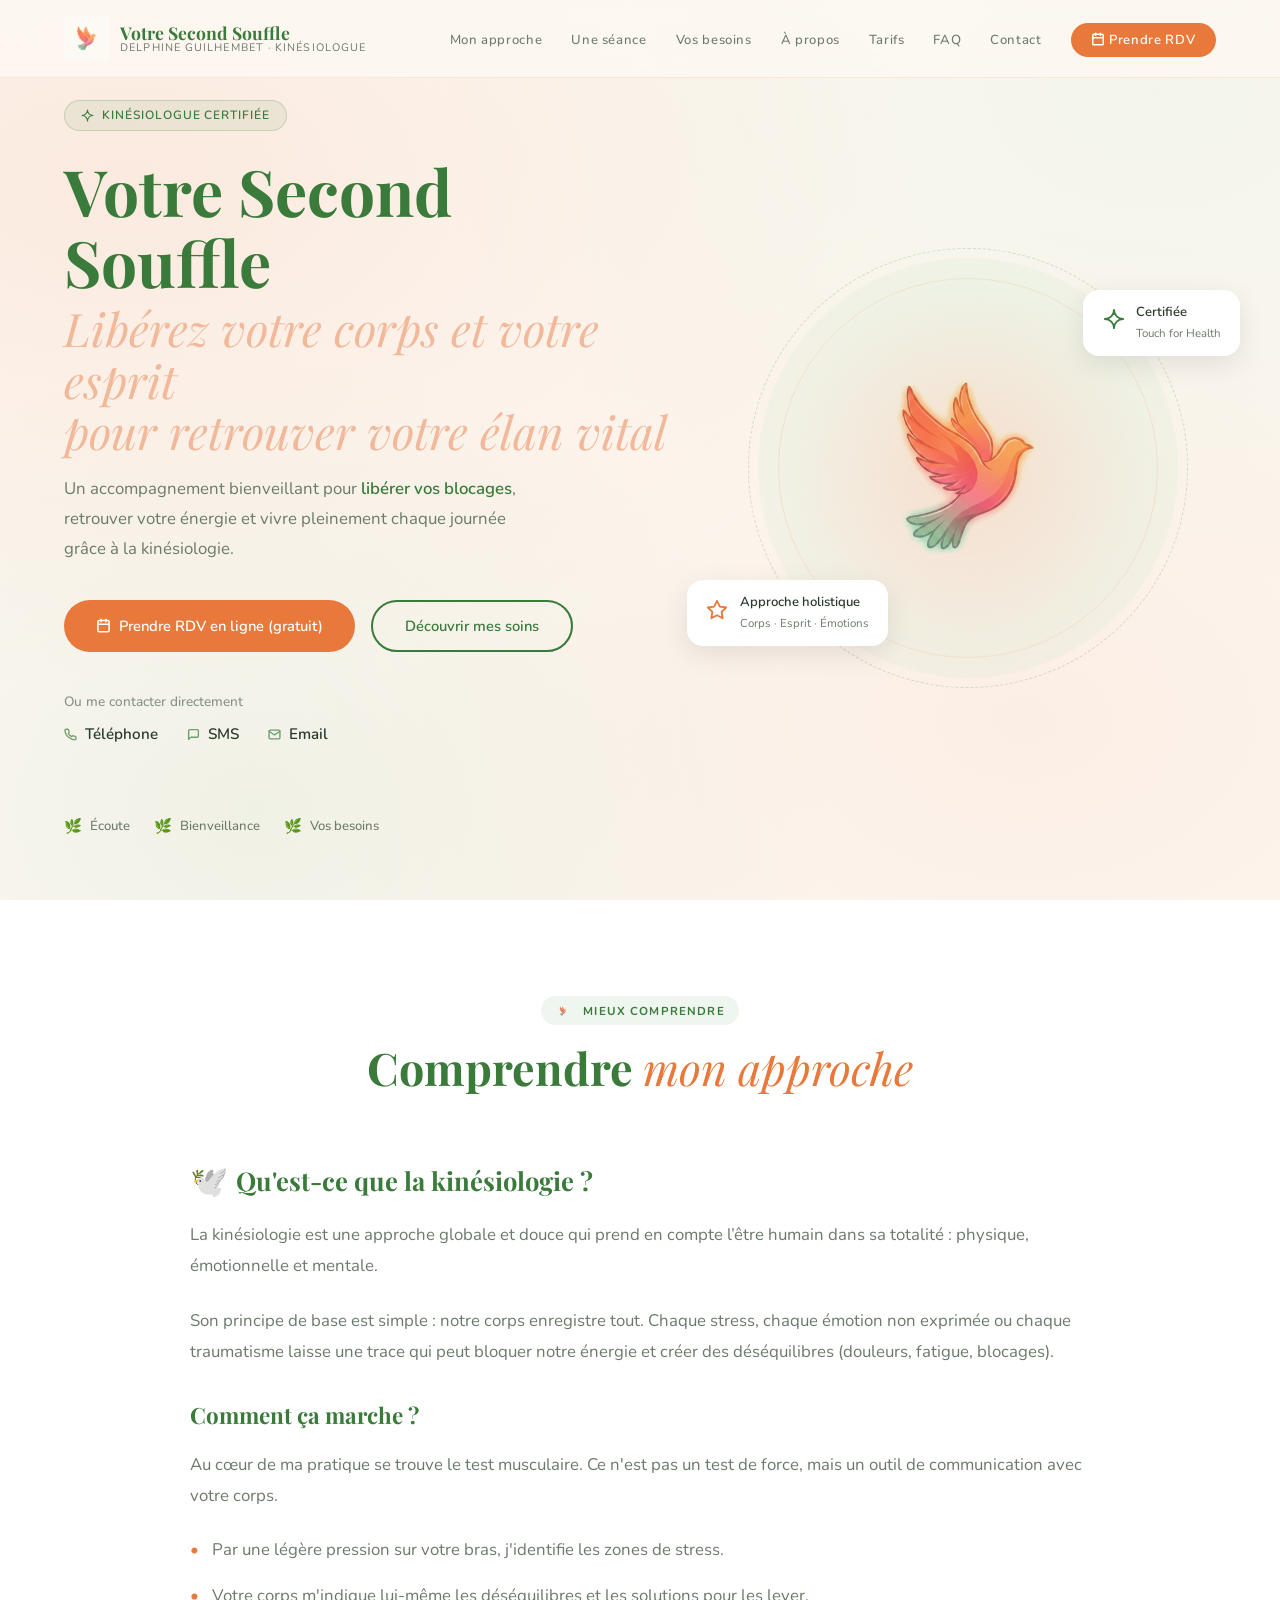
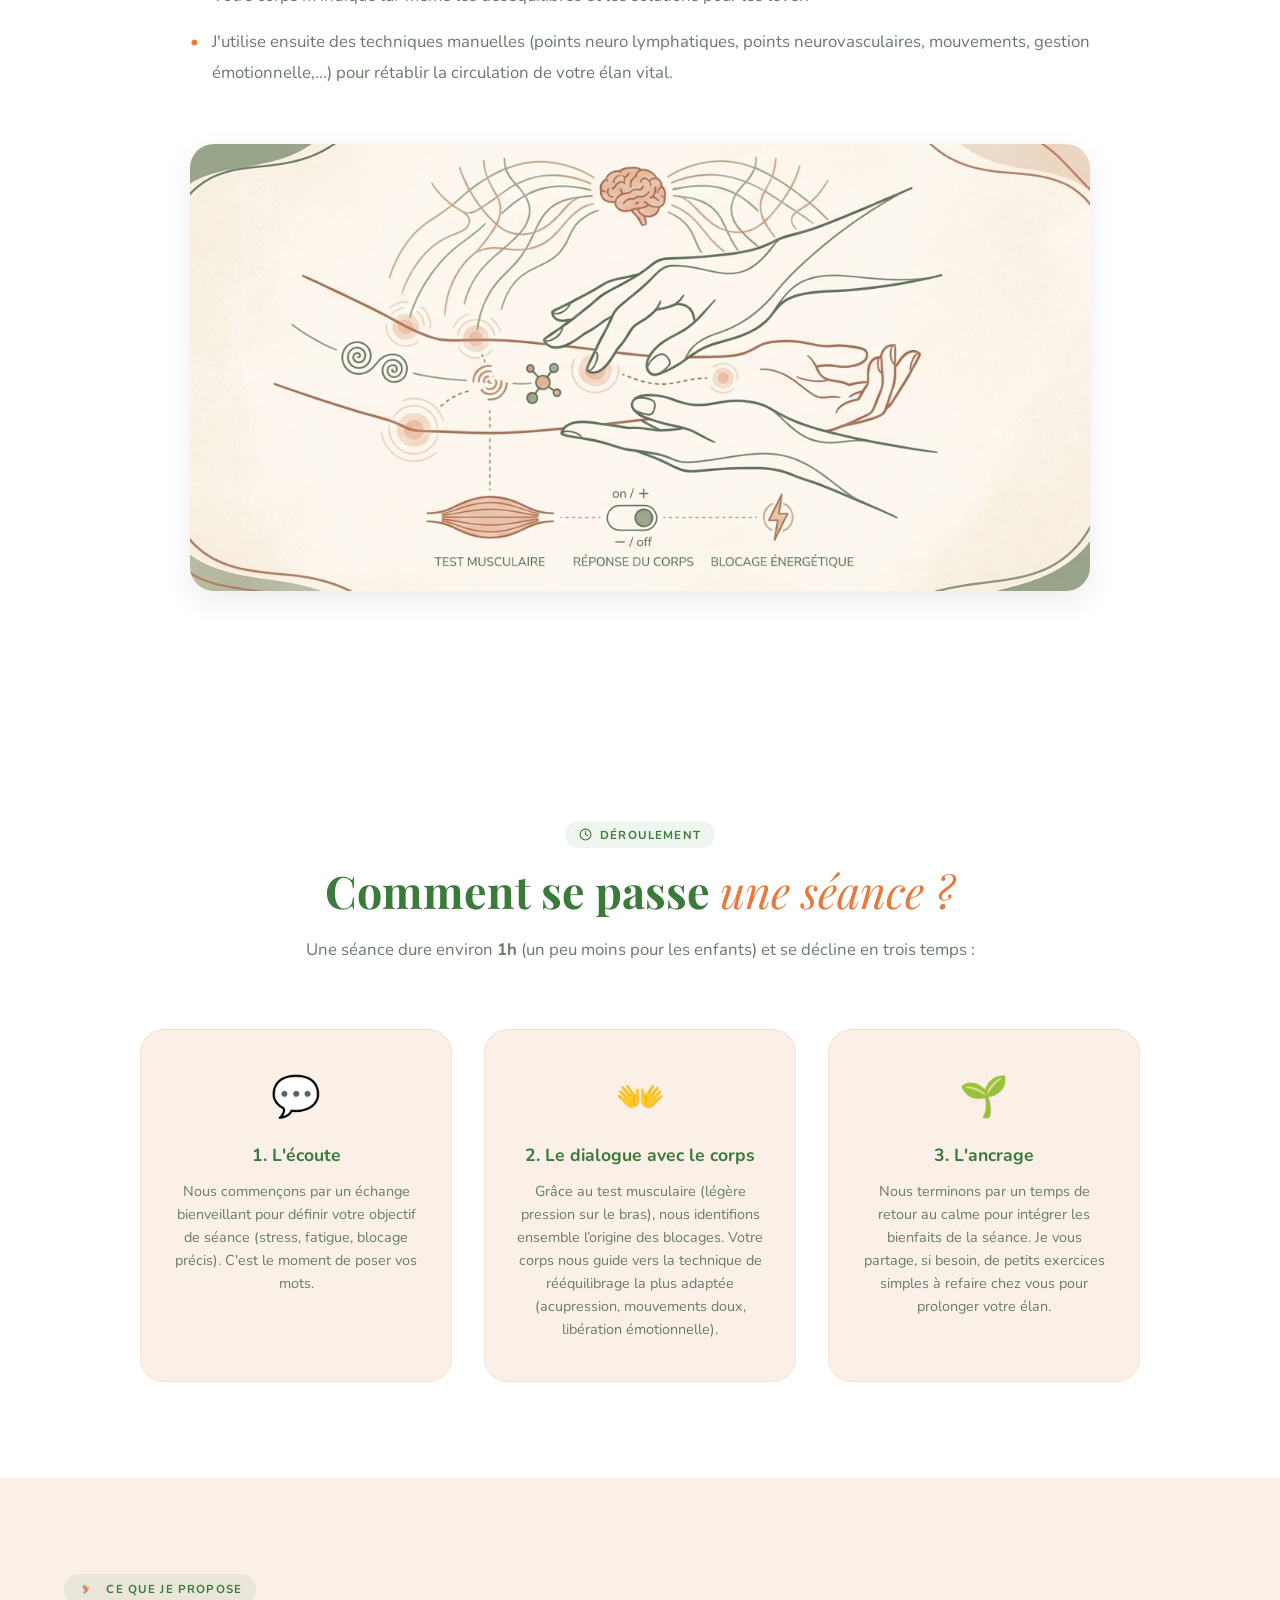
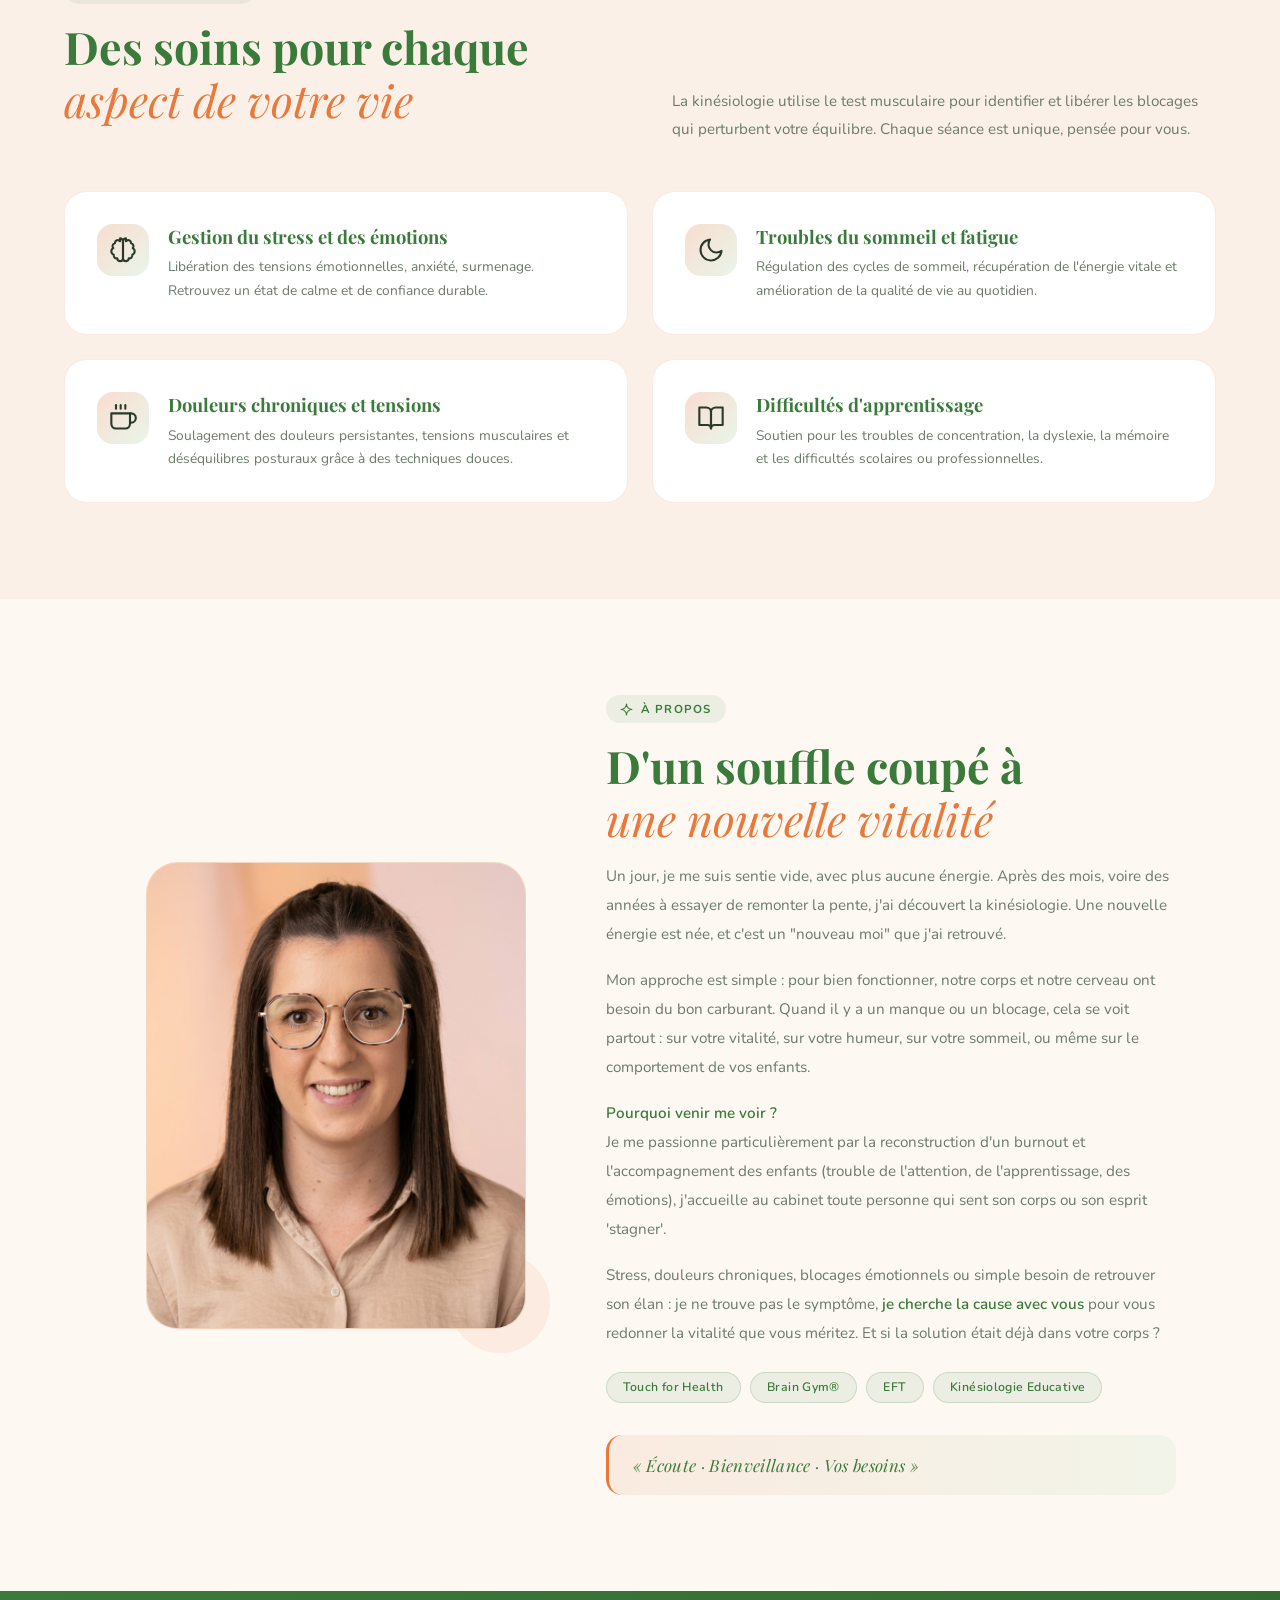
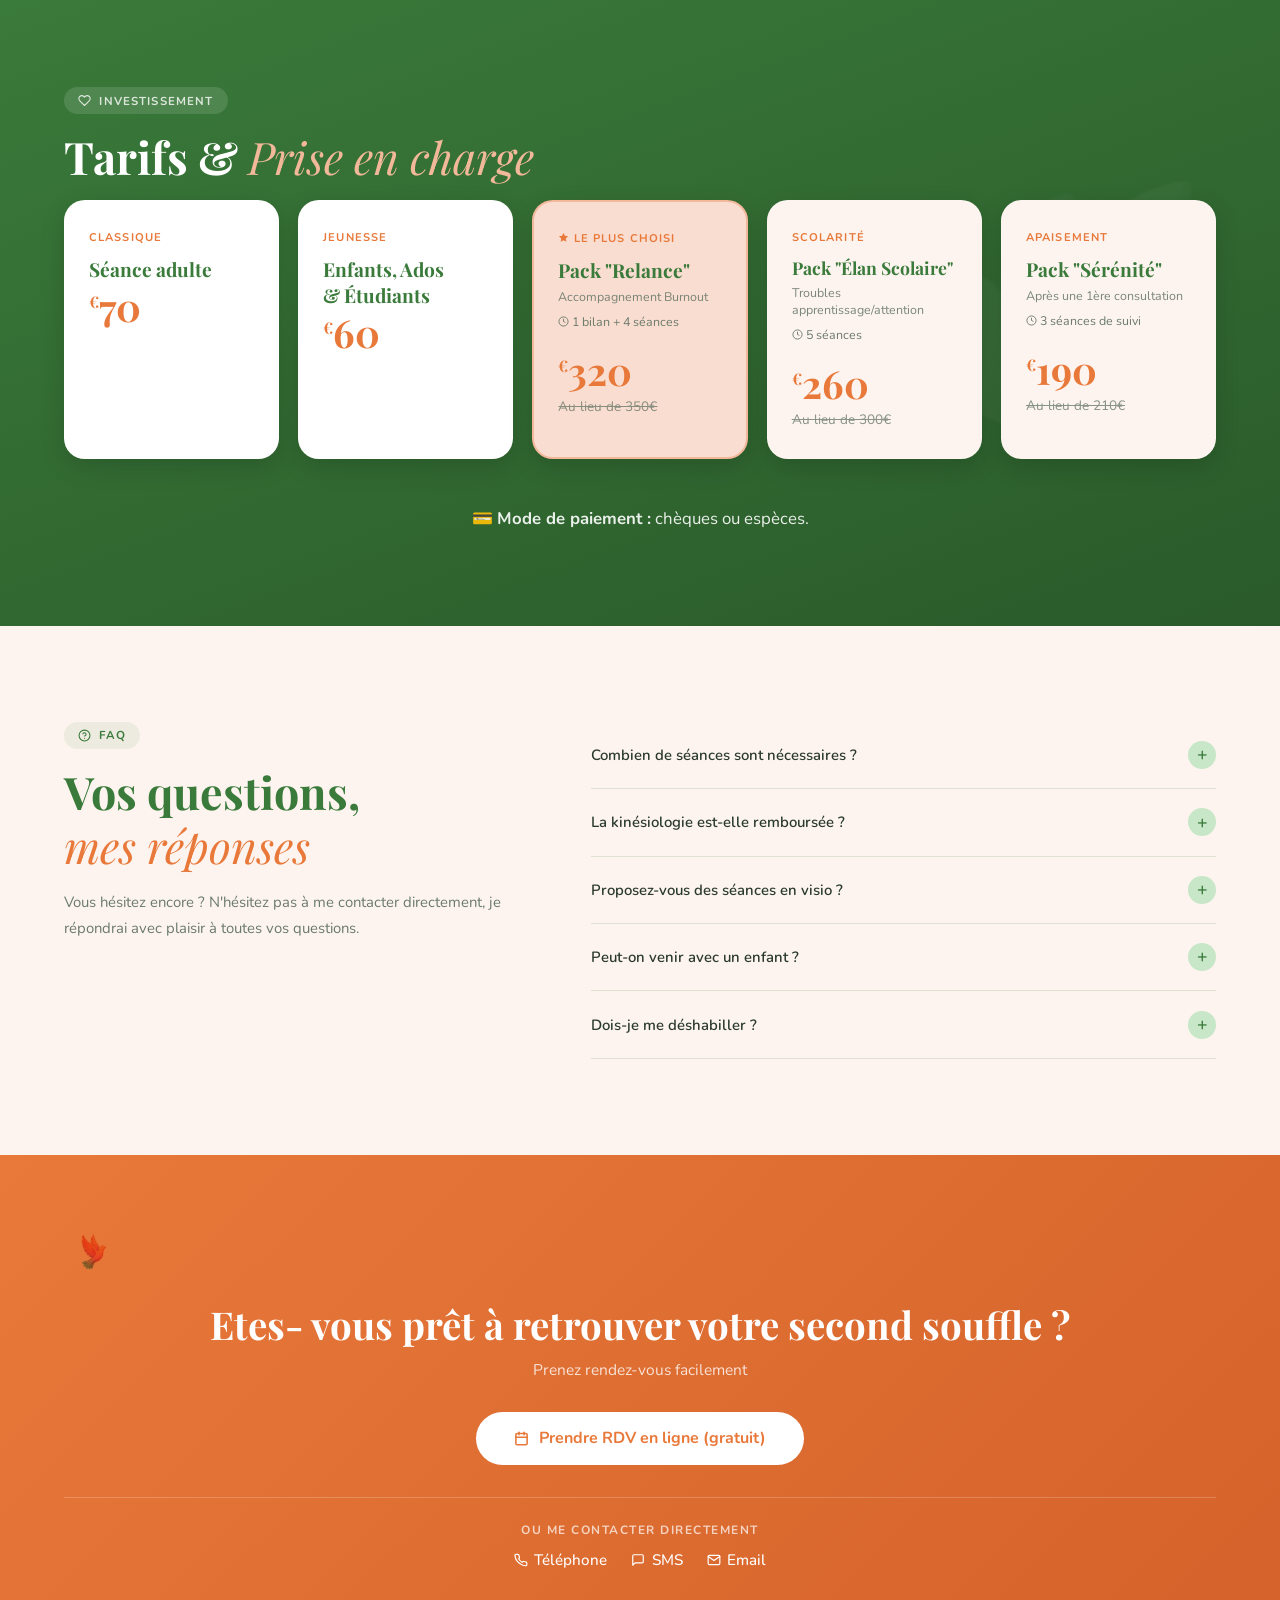
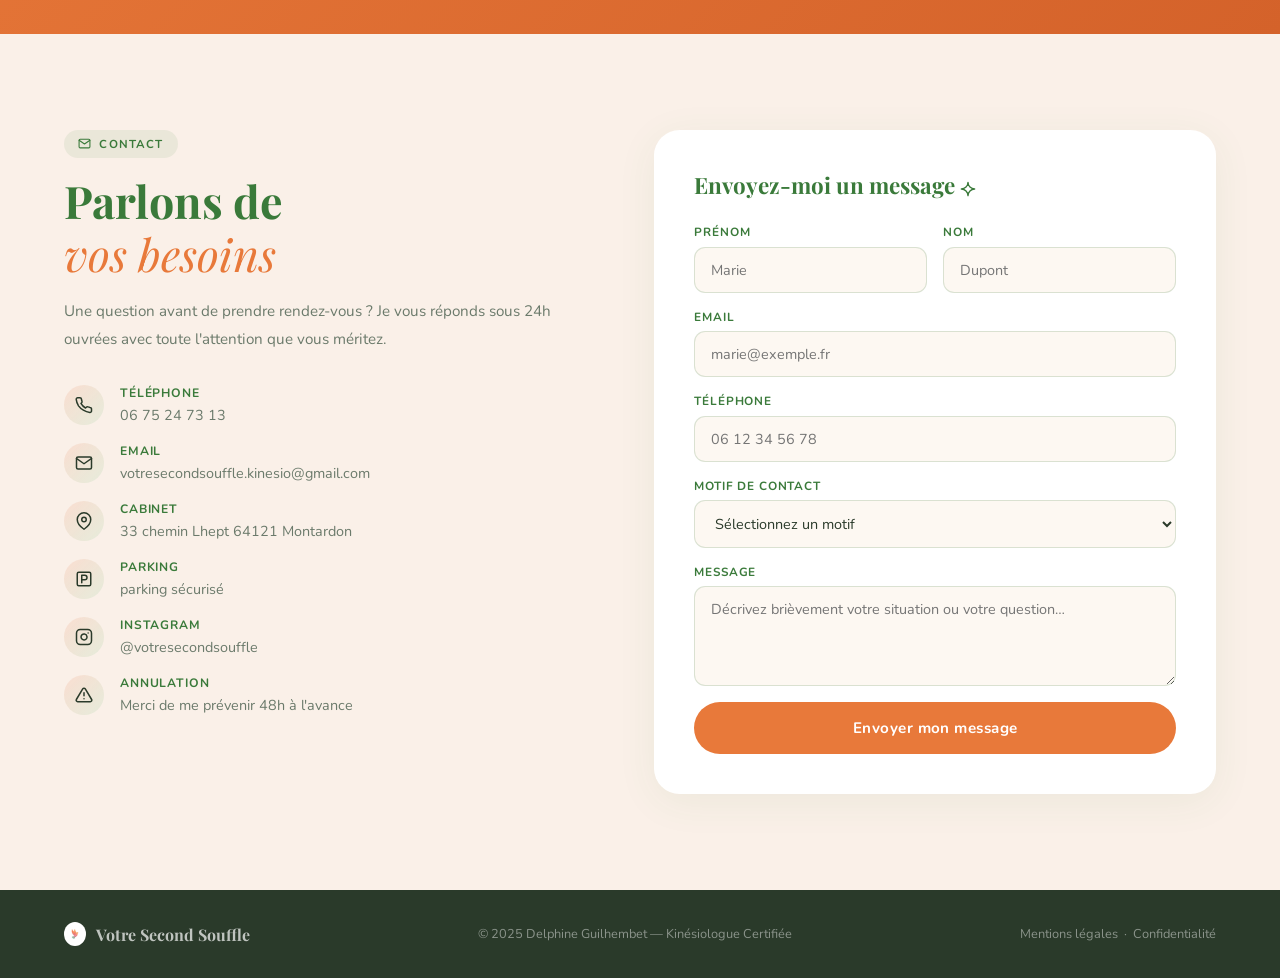
==== commit 3e247897: "ajustement photo" ====
--- a/index.html
+++ b/index.html
@@ -290,7 +290,7 @@
   <section id="apropos">
     <div class="apropos-visual" aria-hidden="true">
       <div class="apropos-card" style="padding: 0; overflow: hidden;">
-        <img src="delphineBustePro.png" alt="Delphine Guilhembet, Kinésiologue"
+        <img src="delphineBustePeach.png" alt="Delphine Guilhembet, Kinésiologue"
           style="width: 100%; height: 100%; object-fit: cover; display: block; position: relative; z-index: 5;">
       </div>
       <div class="apropos-deco"></div>
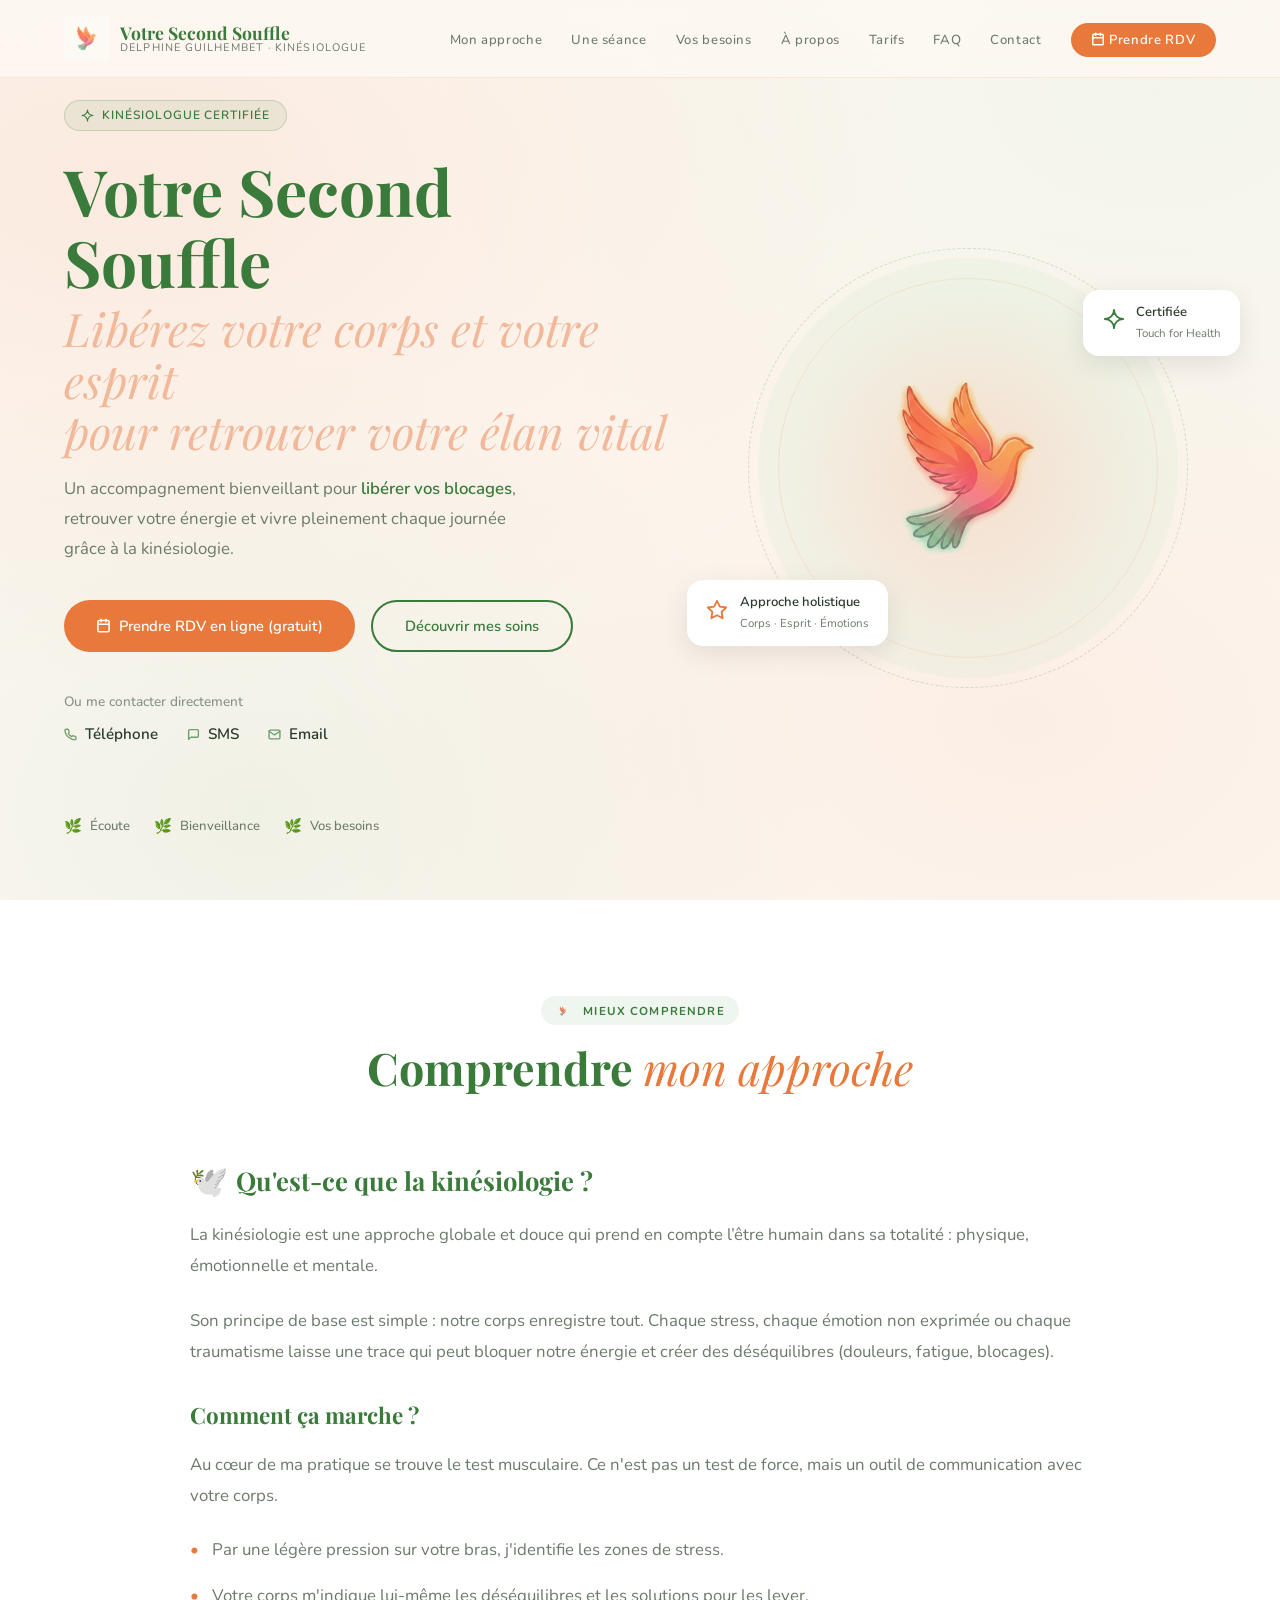
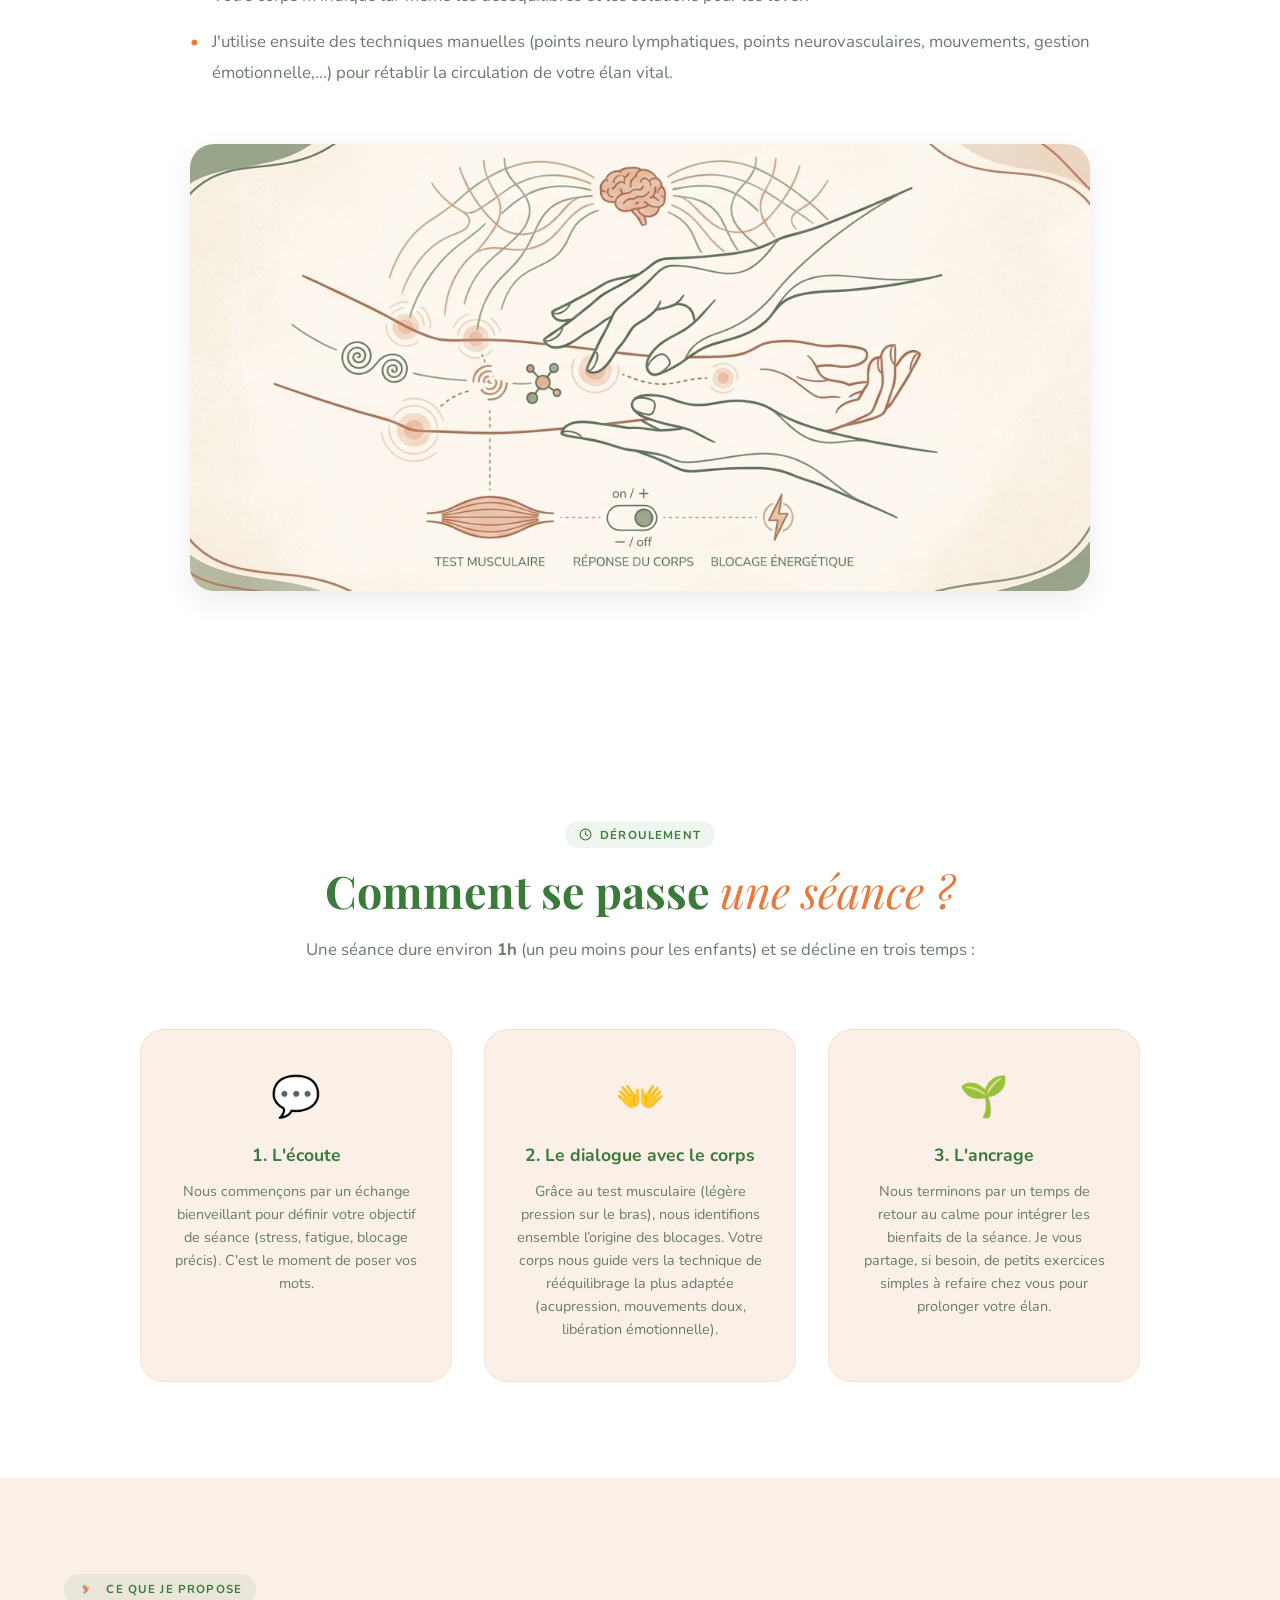
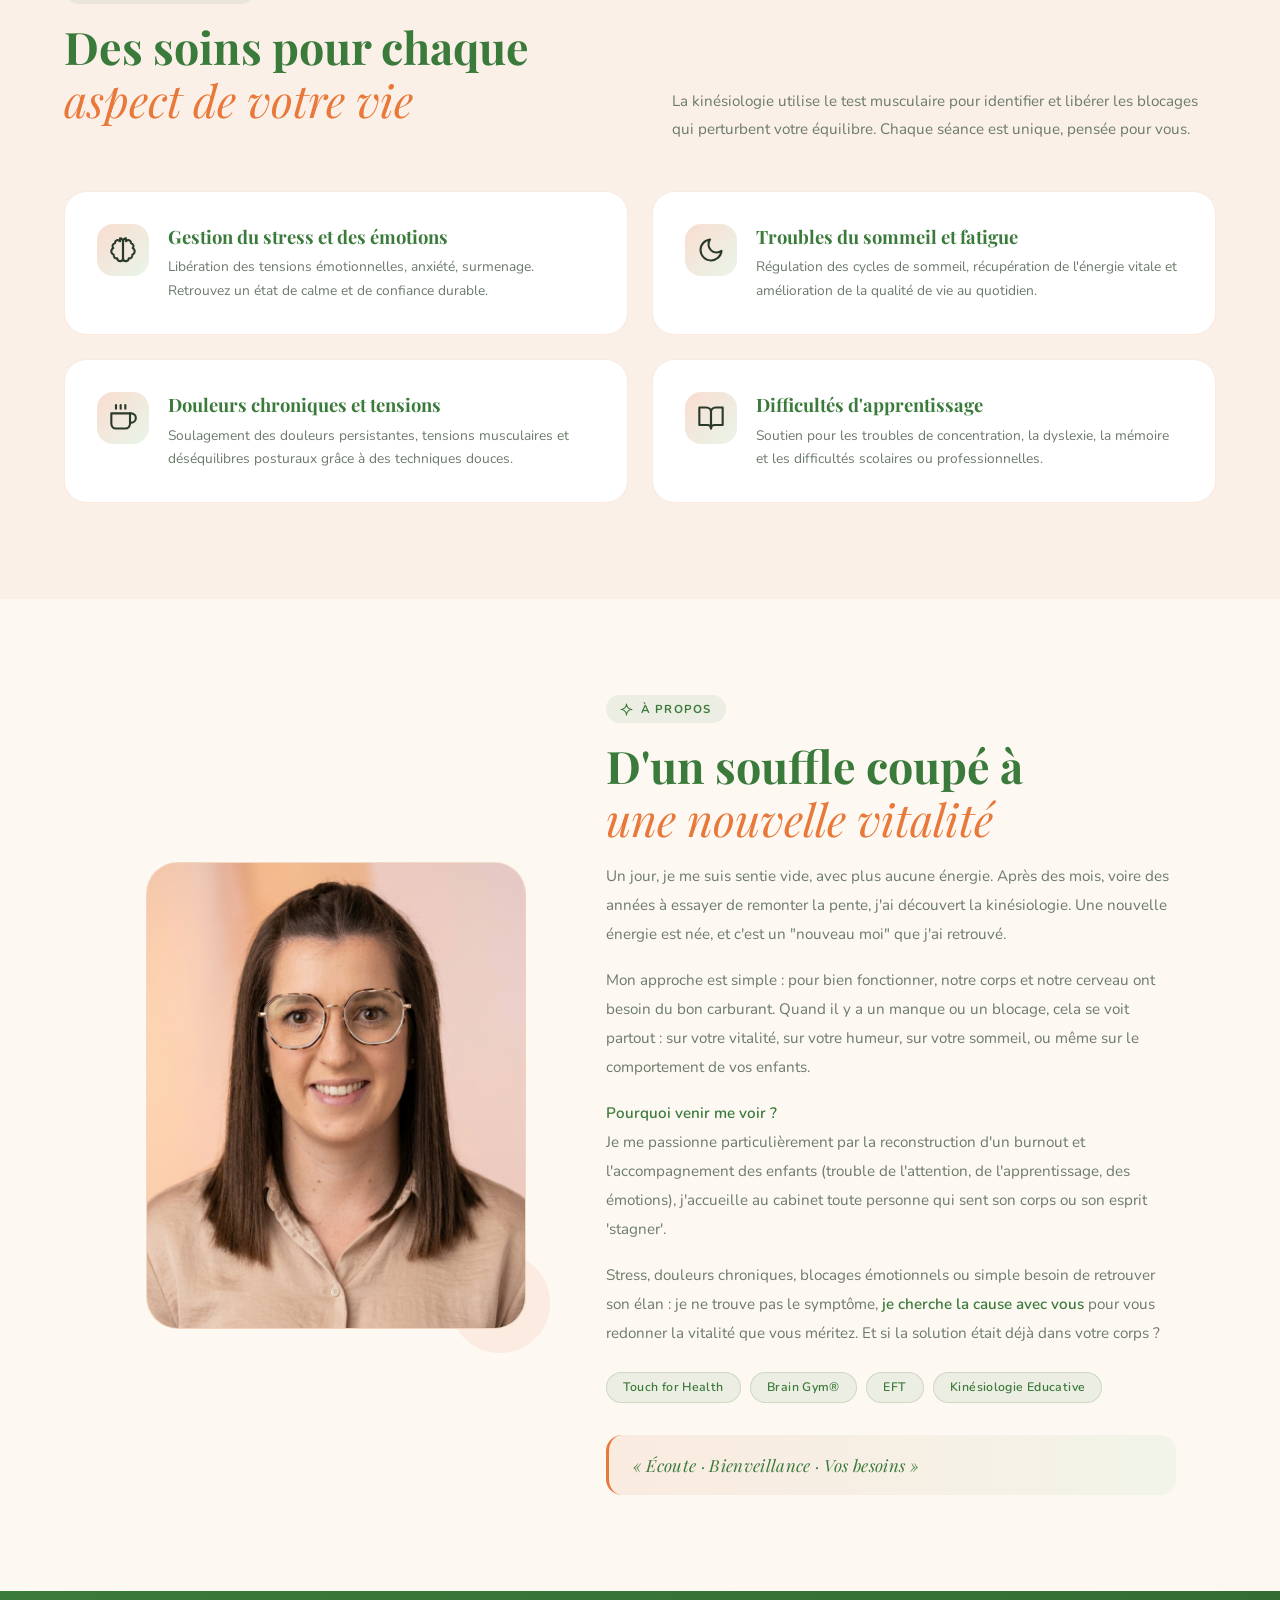
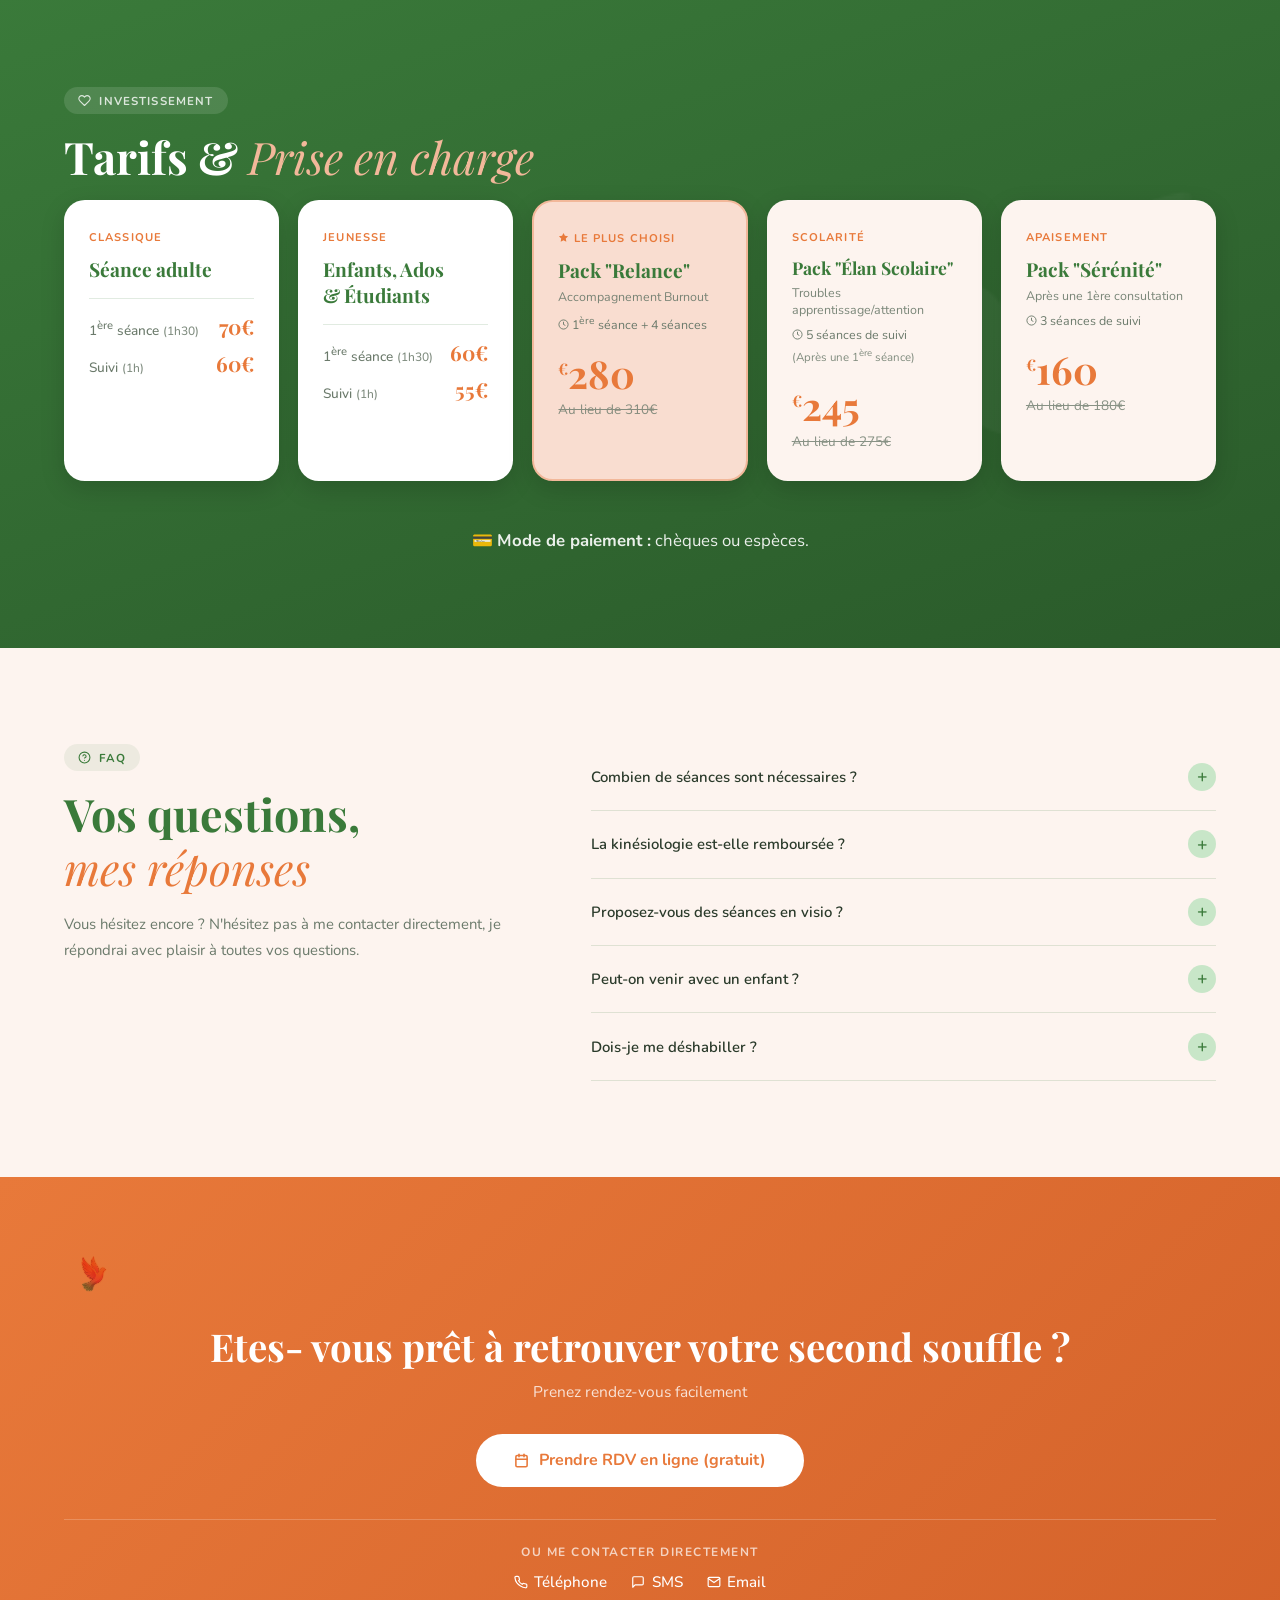
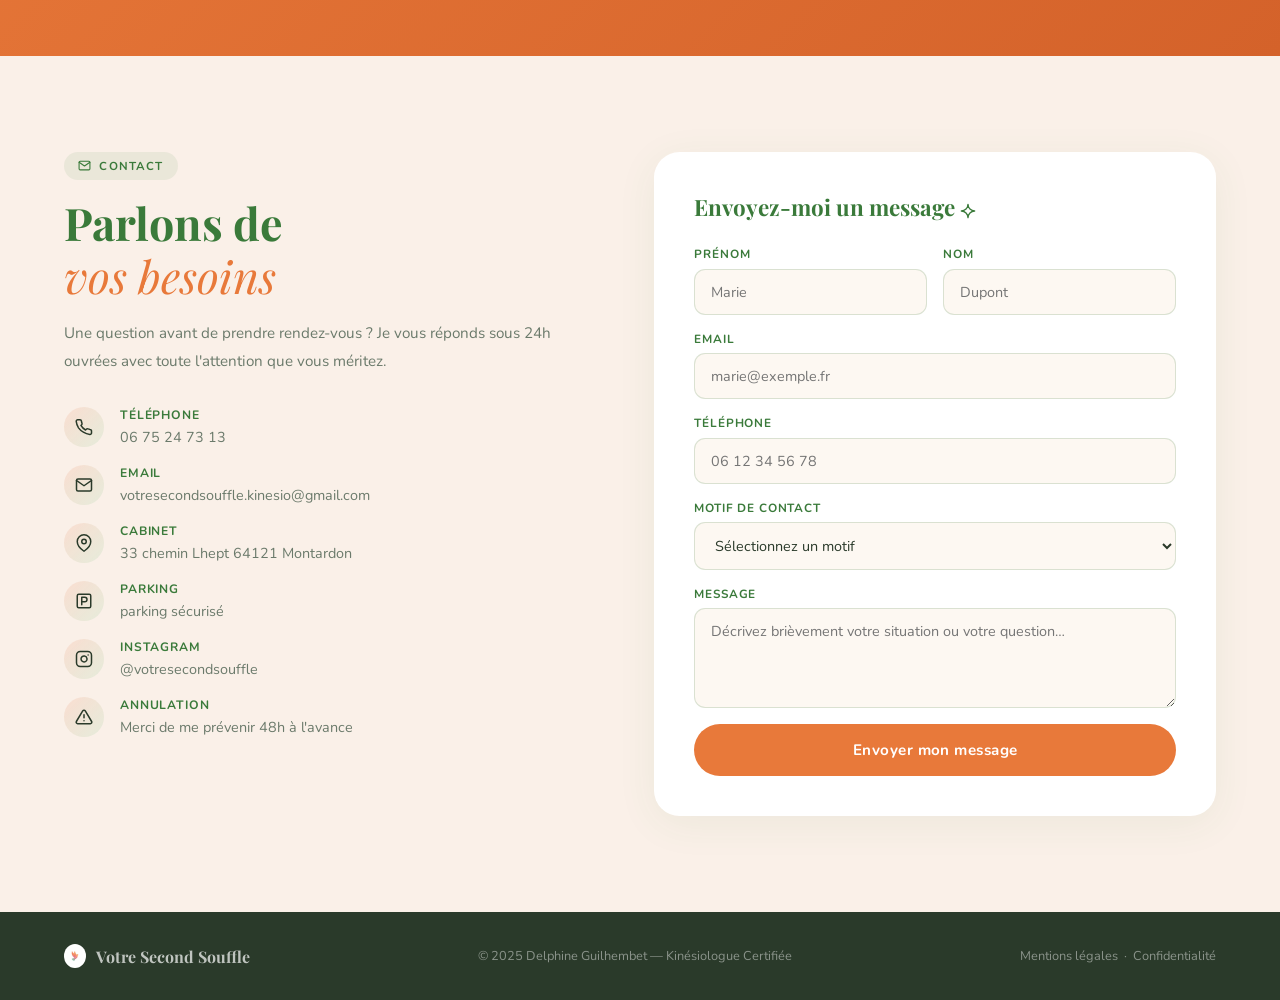
==== commit 2ce20109: "ajustement prix" ====
--- a/index.html
+++ b/index.html
@@ -336,13 +336,31 @@
       <div class="tarif">
         <p class="tarif-label">Classique</p>
         <p class="tarif-name">Séance adulte</p>
-        <p class="tarif-price"><sup>€</sup>70</p>
+        <div style="margin-top: 1rem; border-top: 1px solid rgba(58,122,58,0.15); padding-top: 0.8rem; display: flex; flex-direction: column; gap: 0.6rem;">
+          <div style="display: flex; justify-content: space-between; align-items: baseline;">
+            <span style="font-size: 0.85rem; color: var(--mid); font-weight: 500;">1<sup>ère</sup> séance <span style="font-size: 0.75rem; opacity: 0.85;">(1h30)</span></span>
+            <span style="font-family: 'Playfair Display', serif; font-size: 1.3rem; font-weight: 700; color: var(--orange);">70€</span>
+          </div>
+          <div style="display: flex; justify-content: space-between; align-items: baseline;">
+            <span style="font-size: 0.85rem; color: var(--mid); font-weight: 500;">Suivi <span style="font-size: 0.75rem; opacity: 0.85;">(1h)</span></span>
+            <span style="font-family: 'Playfair Display', serif; font-size: 1.3rem; font-weight: 700; color: var(--orange);">60€</span>
+          </div>
+        </div>
       </div>
 
       <div class="tarif">
         <p class="tarif-label">Jeunesse</p>
         <p class="tarif-name">Enfants, Ados<br>& Étudiants</p>
-        <p class="tarif-price"><sup>€</sup>60</p>
+        <div style="margin-top: 1rem; border-top: 1px solid rgba(58,122,58,0.15); padding-top: 0.8rem; display: flex; flex-direction: column; gap: 0.6rem;">
+          <div style="display: flex; justify-content: space-between; align-items: baseline;">
+            <span style="font-size: 0.85rem; color: var(--mid); font-weight: 500;">1<sup>ère</sup> séance <span style="font-size: 0.75rem; opacity: 0.85;">(1h30)</span></span>
+            <span style="font-family: 'Playfair Display', serif; font-size: 1.3rem; font-weight: 700; color: var(--orange);">60€</span>
+          </div>
+          <div style="display: flex; justify-content: space-between; align-items: baseline;">
+            <span style="font-size: 0.85rem; color: var(--mid); font-weight: 500;">Suivi <span style="font-size: 0.75rem; opacity: 0.85;">(1h)</span></span>
+            <span style="font-family: 'Playfair Display', serif; font-size: 1.3rem; font-weight: 700; color: var(--orange);">55€</span>
+          </div>
+        </div>
       </div>
 
       <div class="tarif pack featured">
@@ -357,9 +375,9 @@
             stroke-width="2" style="vertical-align:-1px">
             <circle cx="12" cy="12" r="10" />
             <polyline points="12 6 12 12 16 14" />
-          </svg> 1 bilan + 4 séances</p>
-        <p class="tarif-price"><sup>€</sup>320</p>
-        <p class="tarif-discount">Au lieu de 350€</p>
+          </svg> 1<sup>ère</sup> séance + 4 séances</p>
+        <p class="tarif-price"><sup>€</sup>280</p>
+        <p class="tarif-discount">Au lieu de 310€</p>
       </div>
 
       <div class="tarif pack">
@@ -370,9 +388,9 @@
             stroke-width="2" style="vertical-align:-1px">
             <circle cx="12" cy="12" r="10" />
             <polyline points="12 6 12 12 16 14" />
-          </svg> 5 séances</p>
-        <p class="tarif-price"><sup>€</sup>260</p>
-        <p class="tarif-discount">Au lieu de 300€</p>
+          </svg> 5 séances de suivi<br><span style="font-size: 0.72rem; opacity: 0.85; display: inline-block; margin-top: 0.2rem;">(Après une 1<sup>ère</sup> séance)</span></p>
+        <p class="tarif-price"><sup>€</sup>245</p>
+        <p class="tarif-discount">Au lieu de 275€</p>
       </div>
 
       <div class="tarif pack">
@@ -384,8 +402,8 @@
             <circle cx="12" cy="12" r="10" />
             <polyline points="12 6 12 12 16 14" />
           </svg> 3 séances de suivi</p>
-        <p class="tarif-price"><sup>€</sup>190</p>
-        <p class="tarif-discount">Au lieu de 210€</p>
+        <p class="tarif-price"><sup>€</sup>160</p>
+        <p class="tarif-discount">Au lieu de 180€</p>
       </div>
     </div>
     <p style="text-align: center; font-size: 1.05rem; color: rgba(255,255,255,0.9); margin-top: 3rem;">
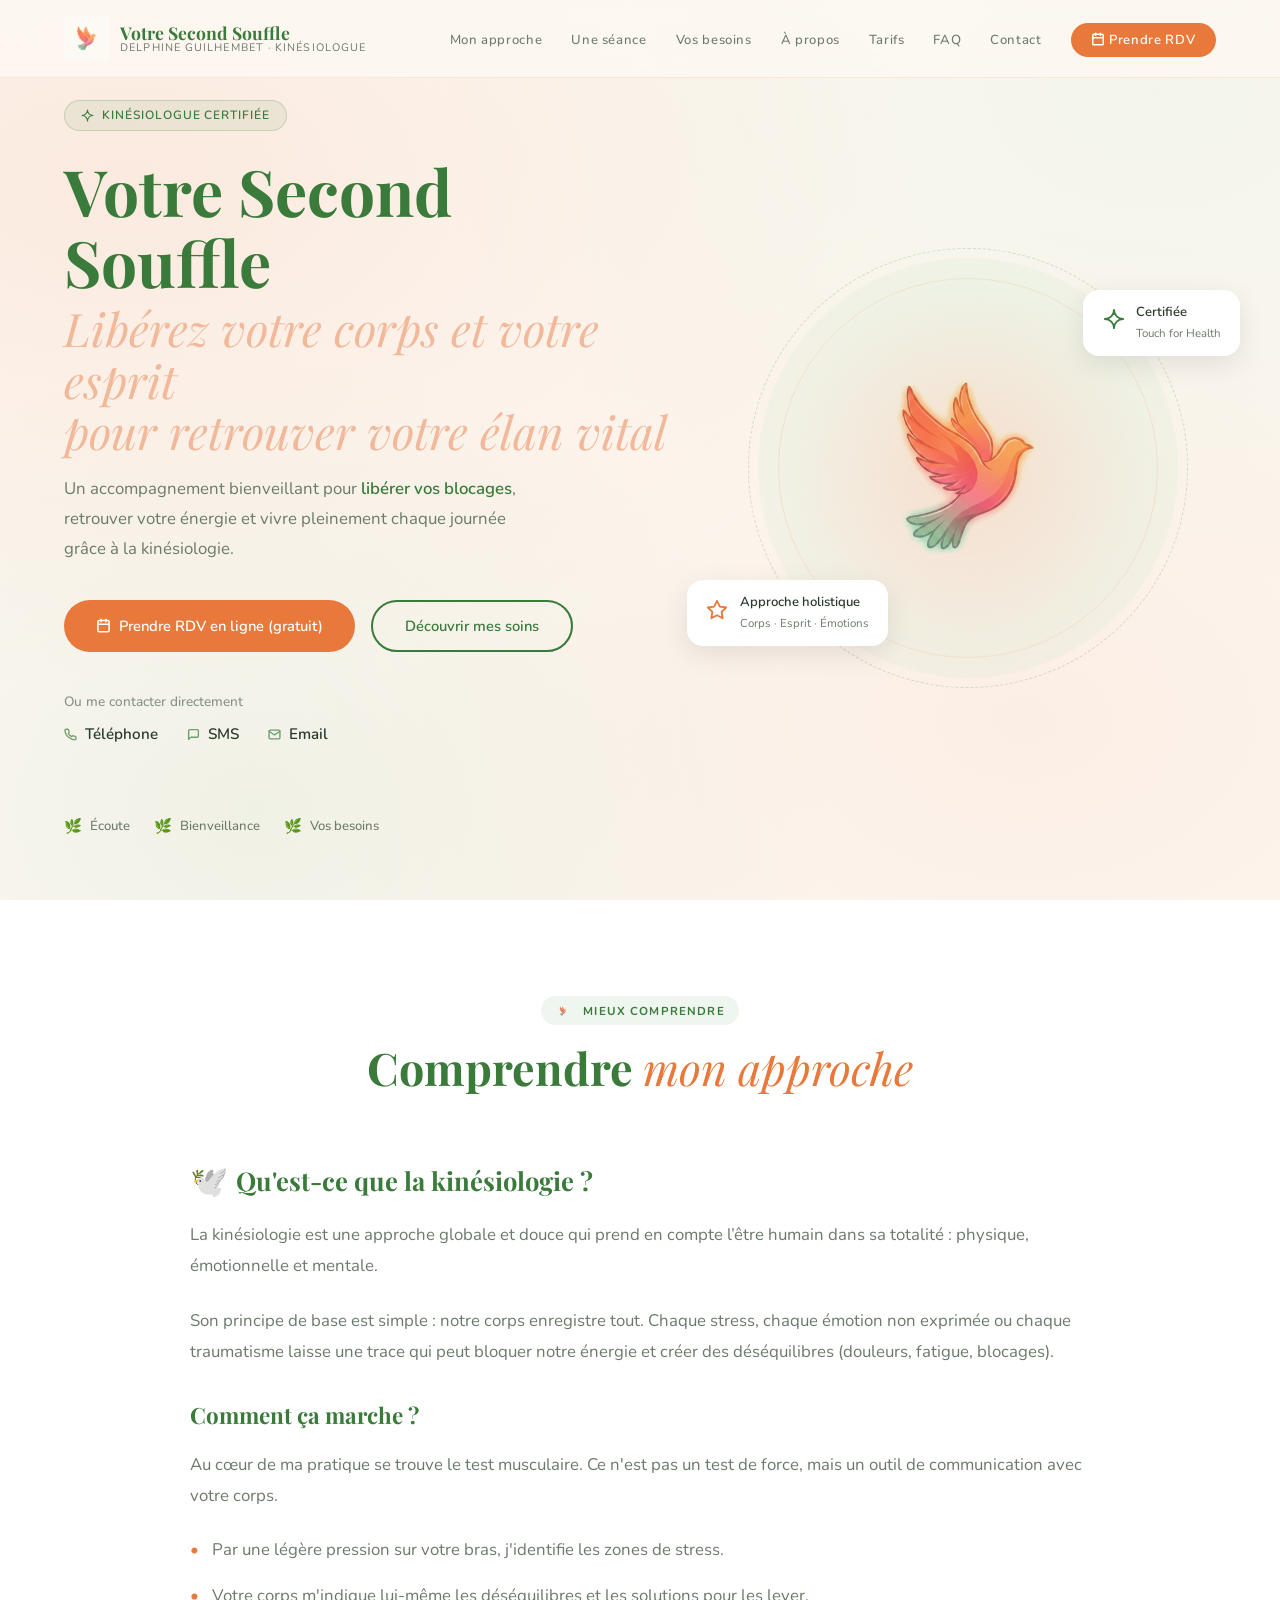
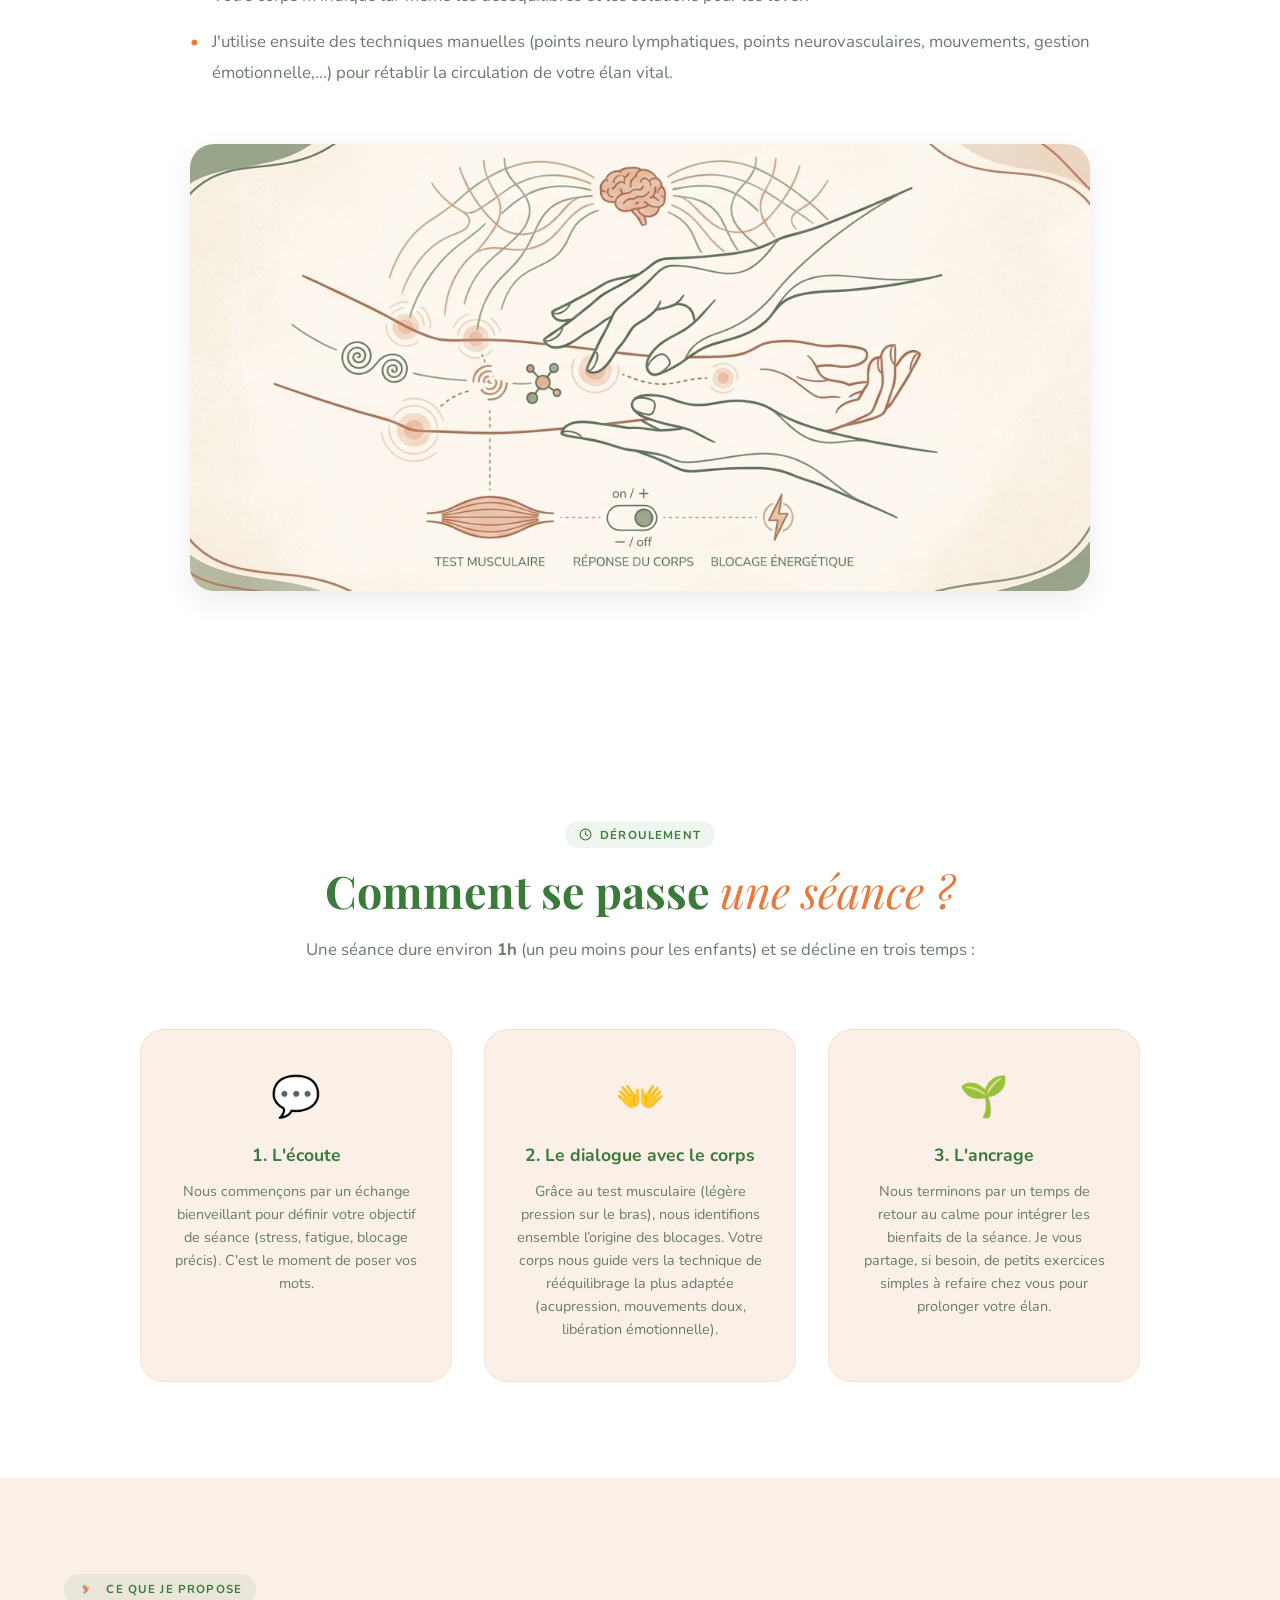
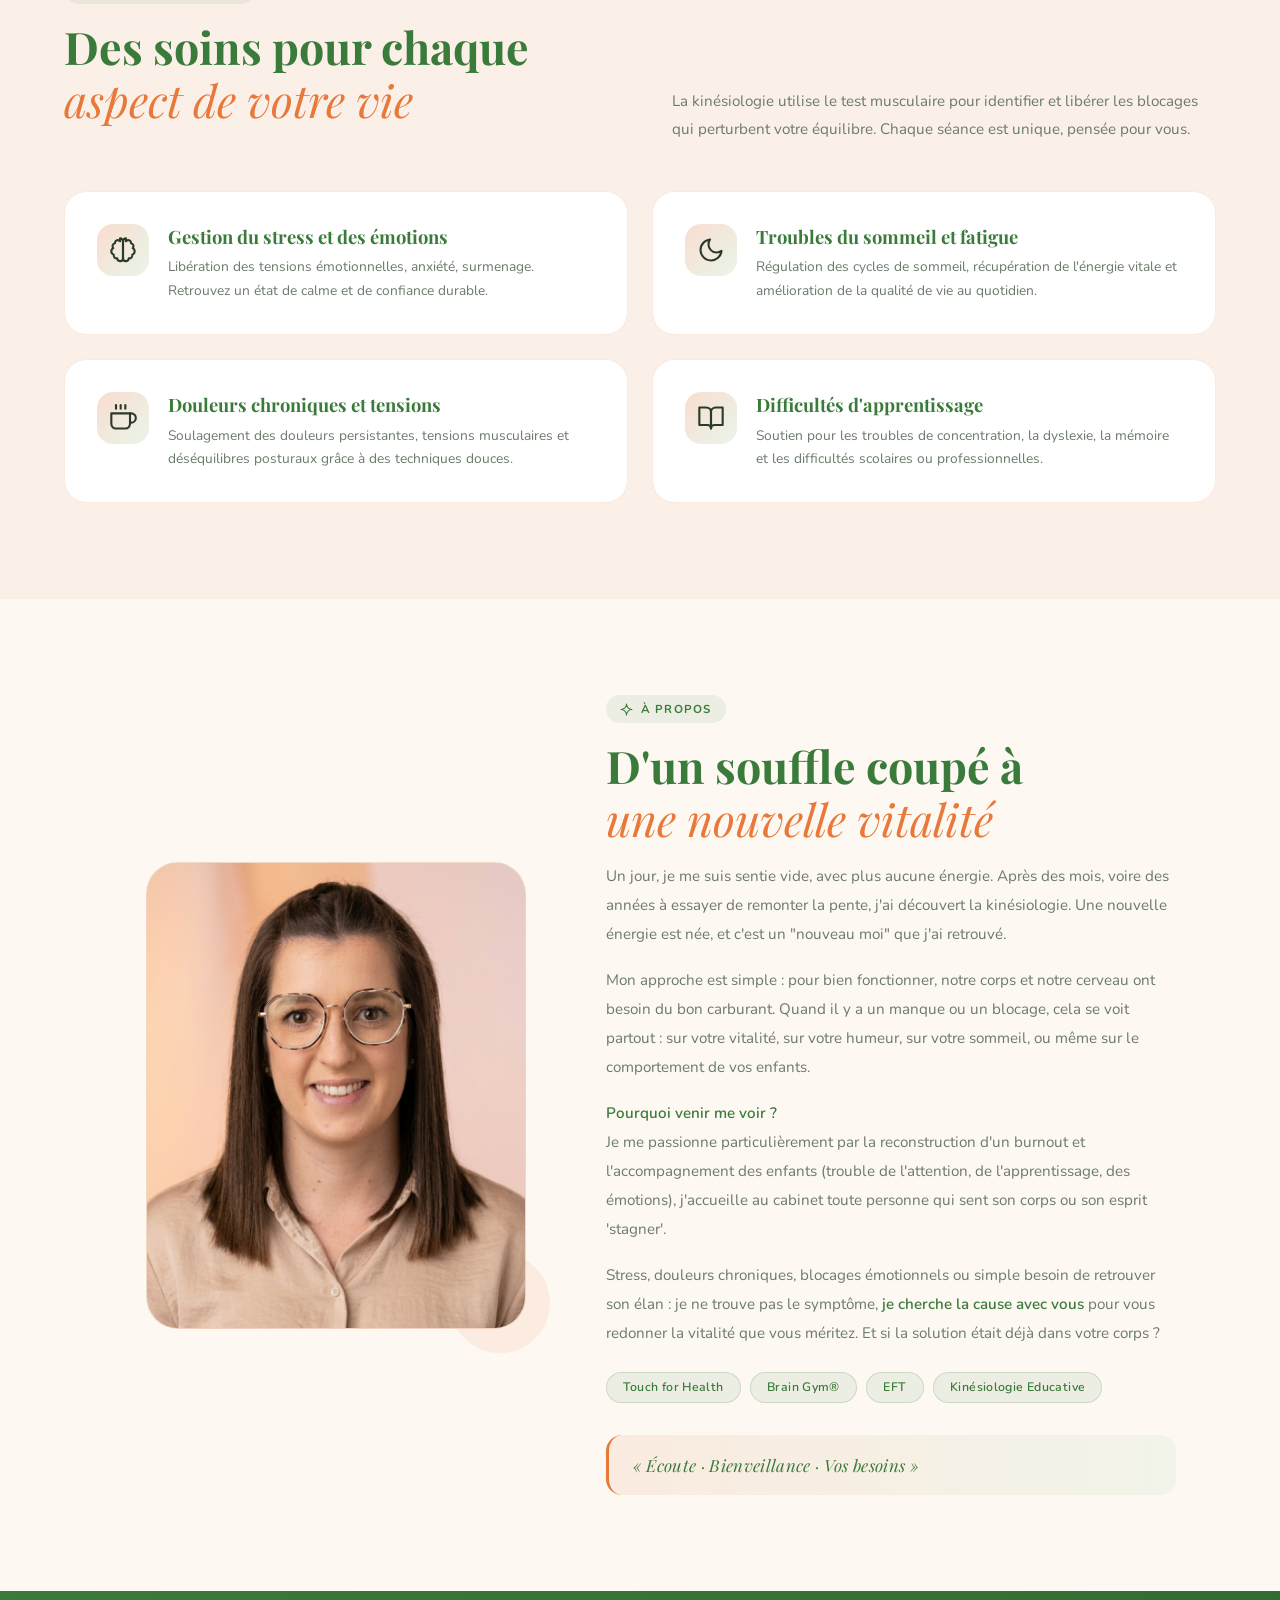
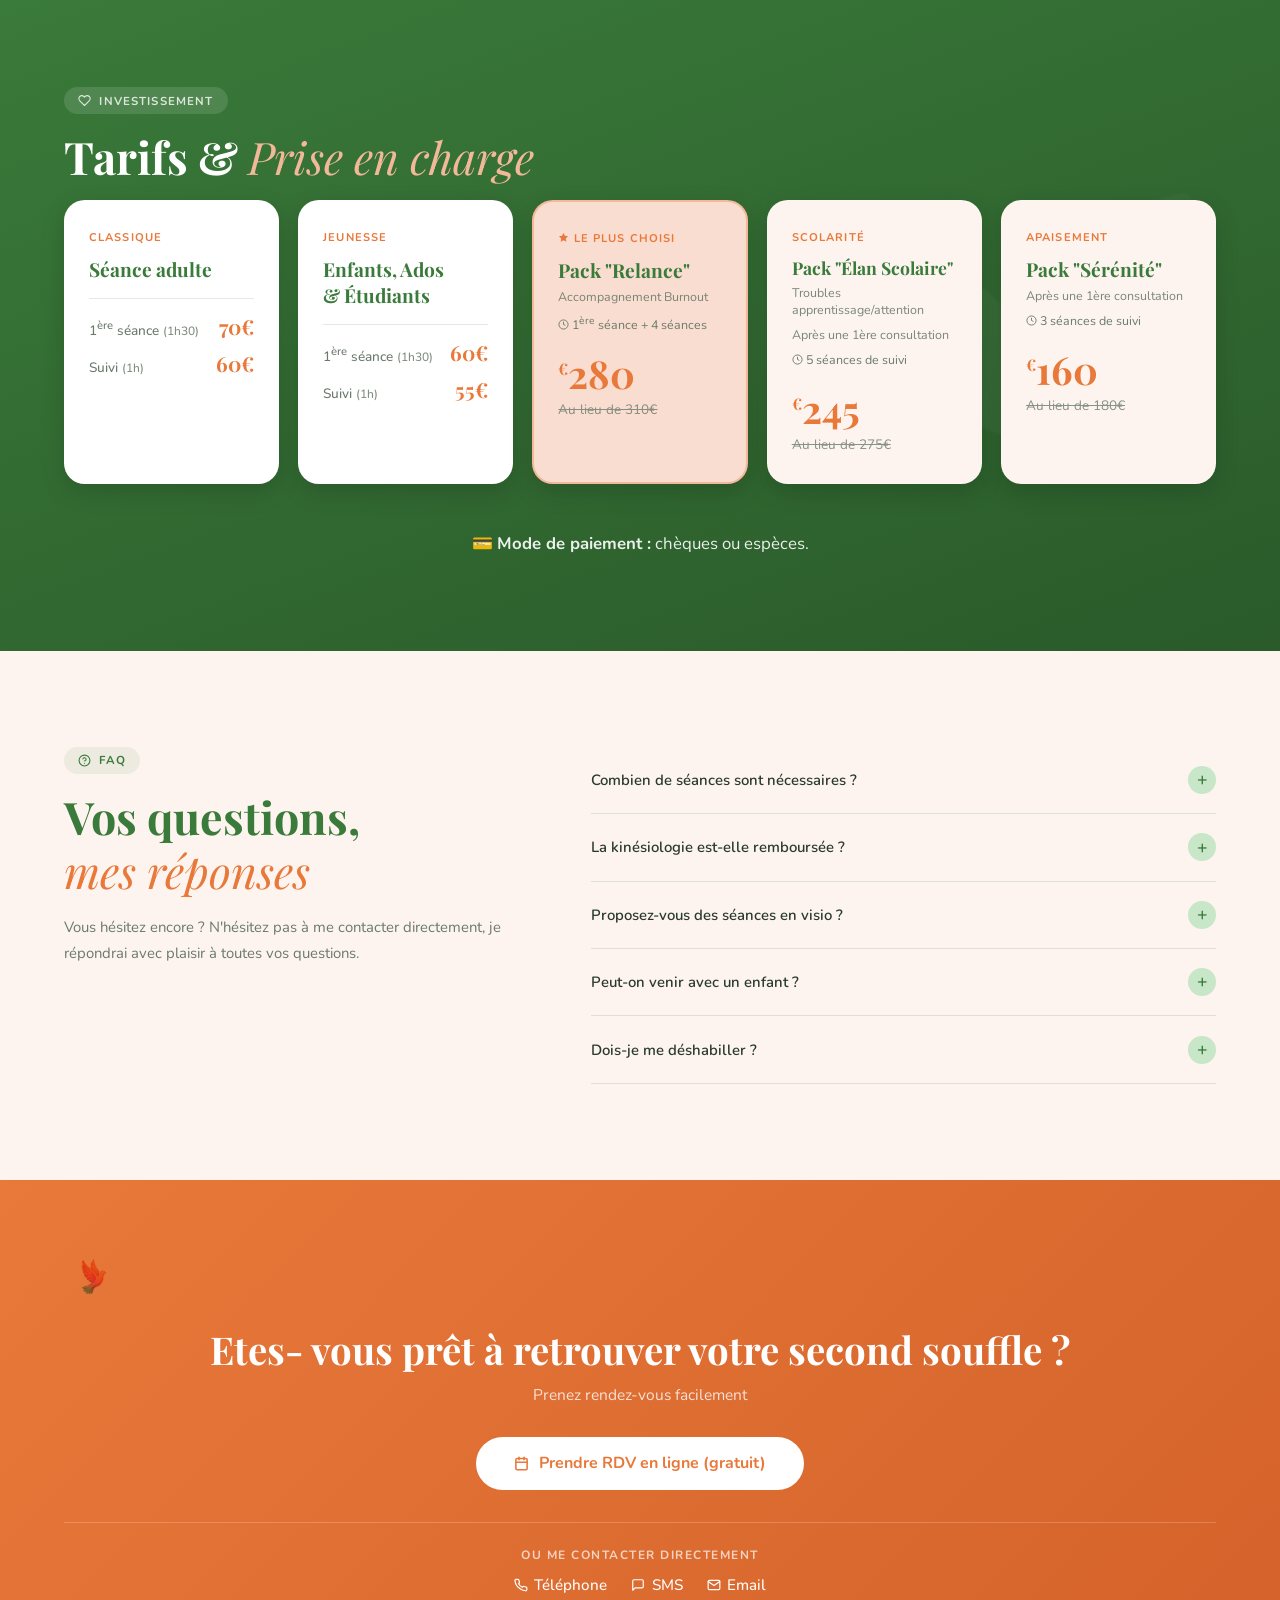
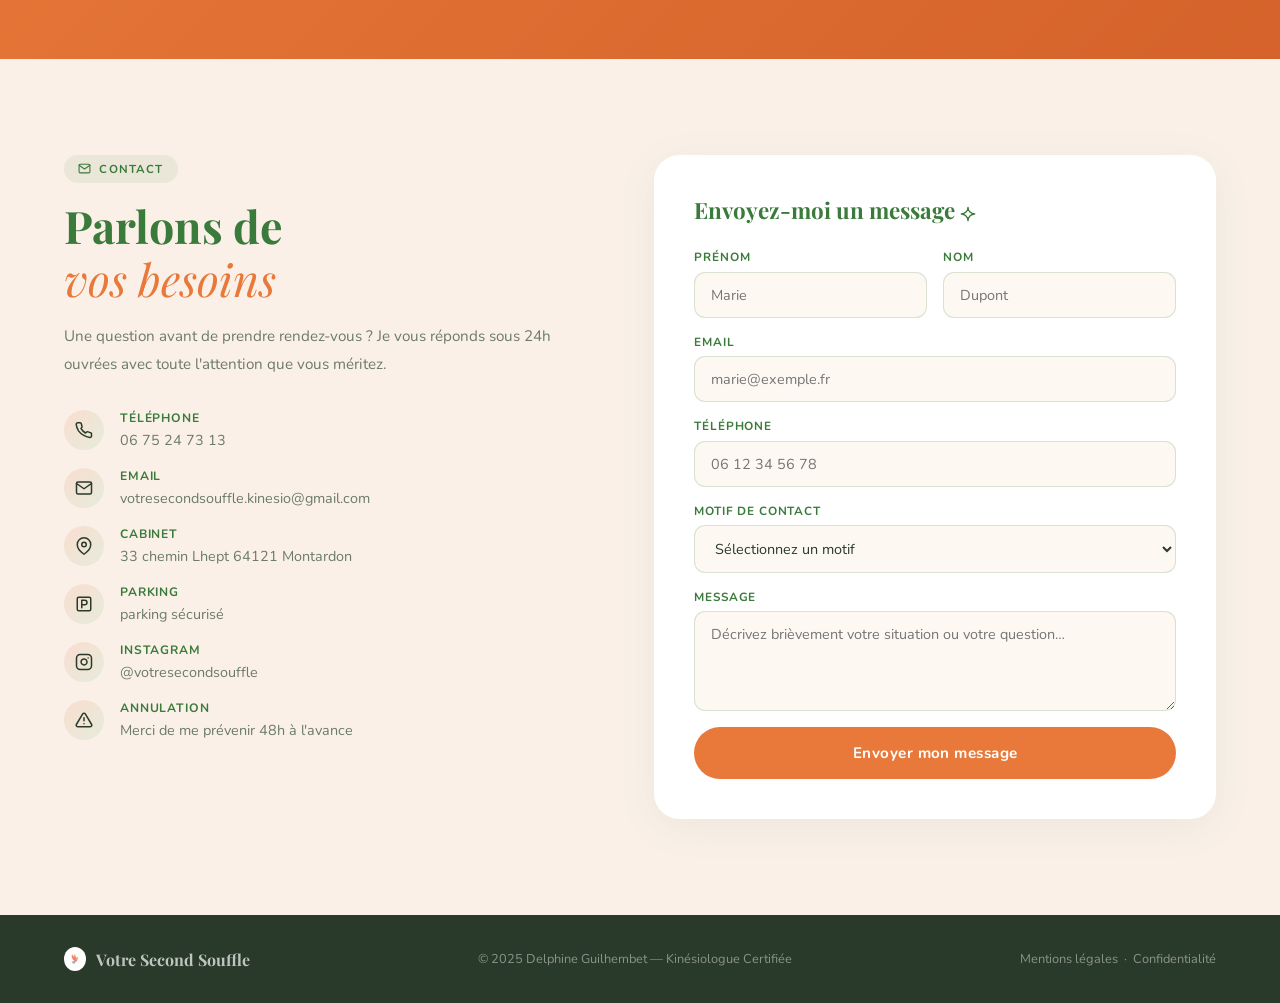
==== commit 39ab474b: "ajustement prix" ====
--- a/index.html
+++ b/index.html
@@ -384,11 +384,12 @@
         <p class="tarif-label">Scolarité</p>
         <p class="tarif-name" style="font-size: 1.1rem;">Pack "Élan Scolaire"</p>
         <p class="tarif-duration" style="margin-bottom:0.5rem; opacity:0.9;">Troubles apprentissage/attention</p>
+        <p class="tarif-duration" style="margin-bottom:0.5rem; opacity:0.9;">Après une 1ère consultation</p>
         <p class="tarif-duration"><svg width="11" height="11" viewBox="0 0 24 24" fill="none" stroke="currentColor"
             stroke-width="2" style="vertical-align:-1px">
             <circle cx="12" cy="12" r="10" />
             <polyline points="12 6 12 12 16 14" />
-          </svg> 5 séances de suivi<br><span style="font-size: 0.72rem; opacity: 0.85; display: inline-block; margin-top: 0.2rem;">(Après une 1<sup>ère</sup> séance)</span></p>
+          </svg> 5 séances de suivi</p>
         <p class="tarif-price"><sup>€</sup>245</p>
         <p class="tarif-discount">Au lieu de 275€</p>
       </div>
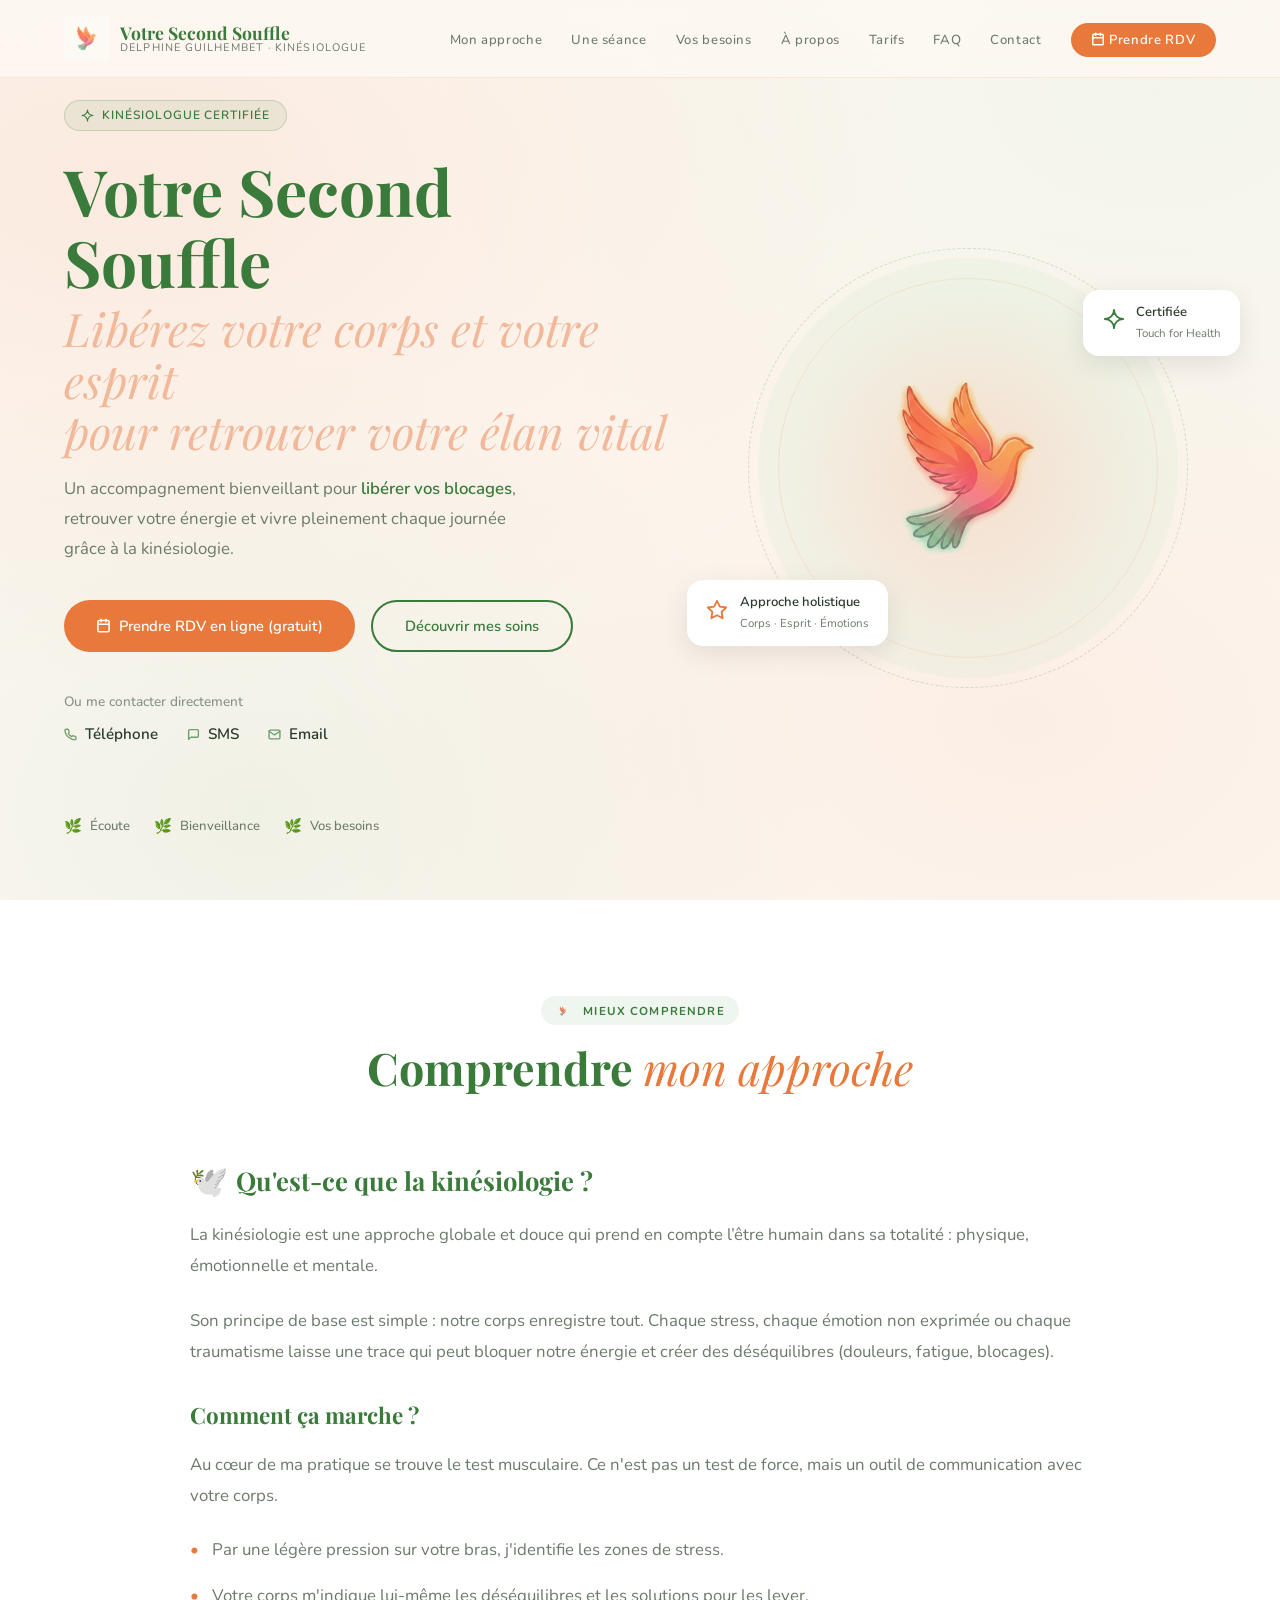
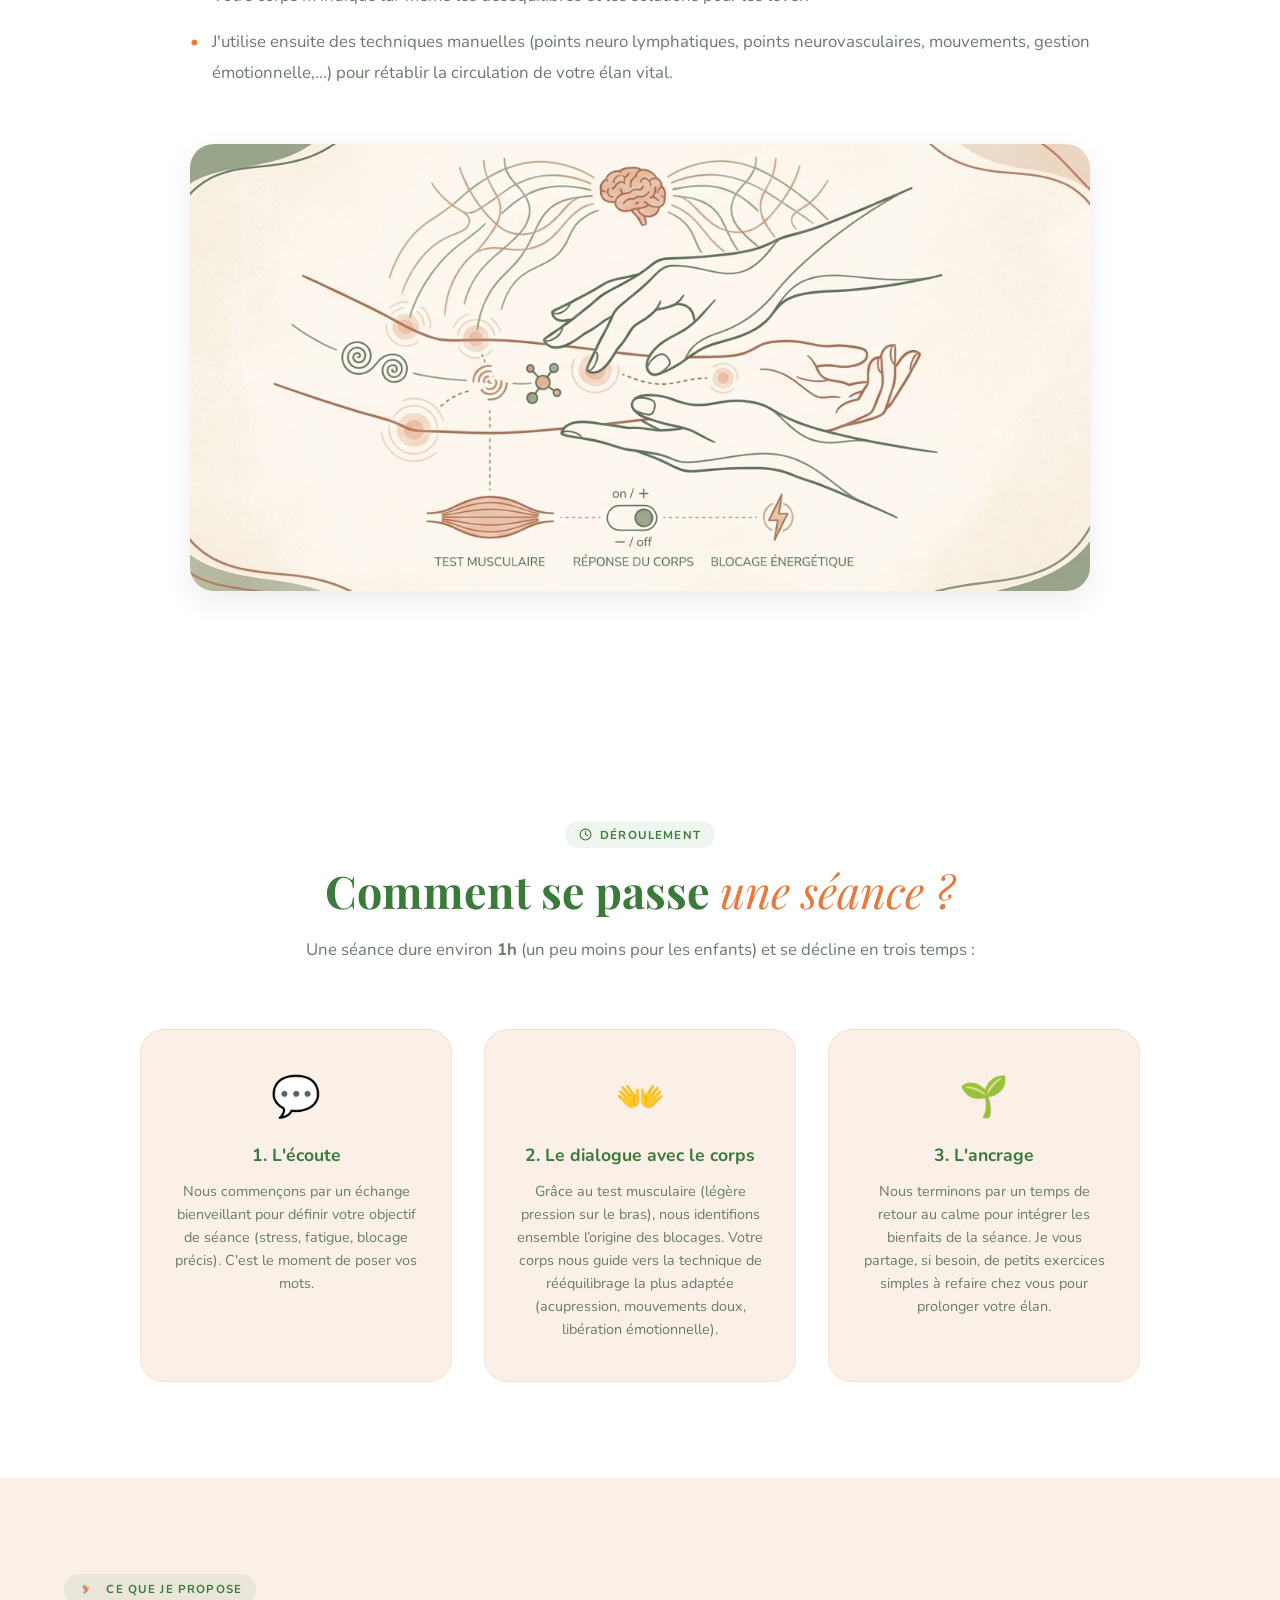
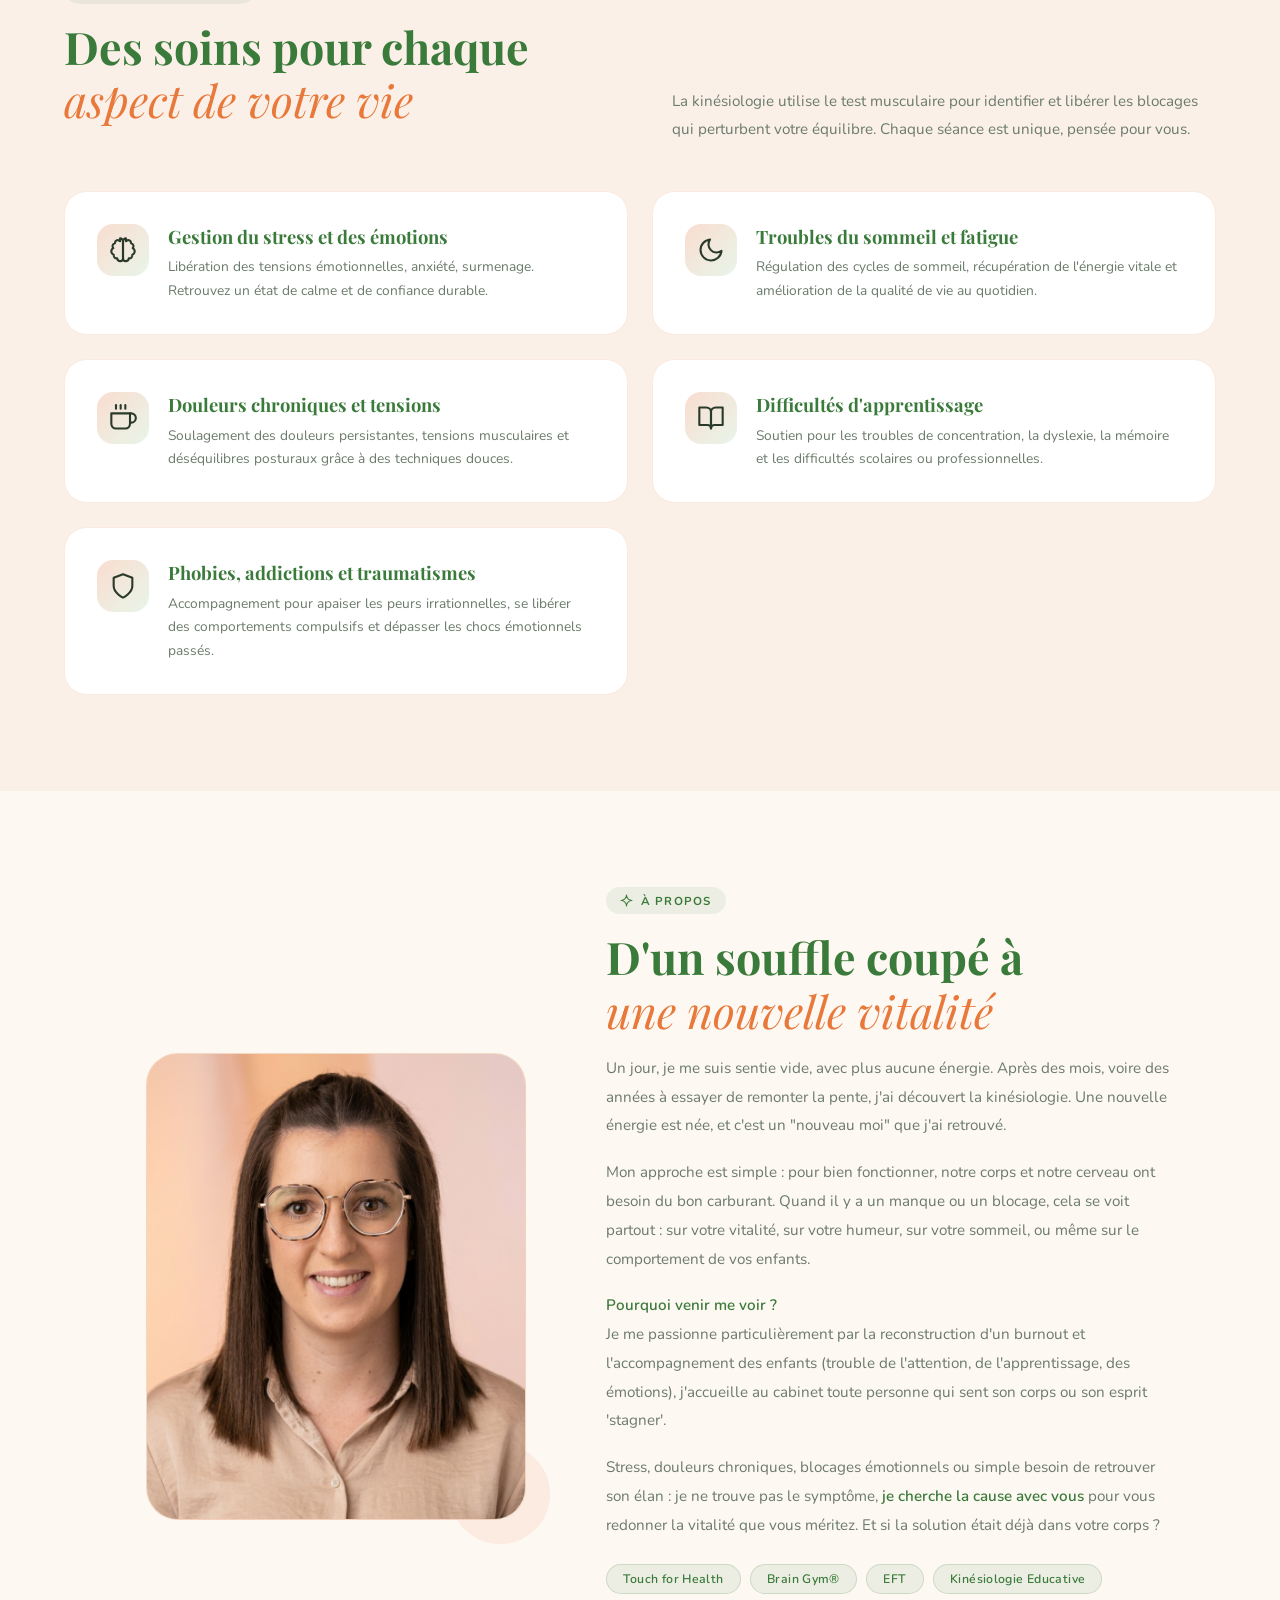
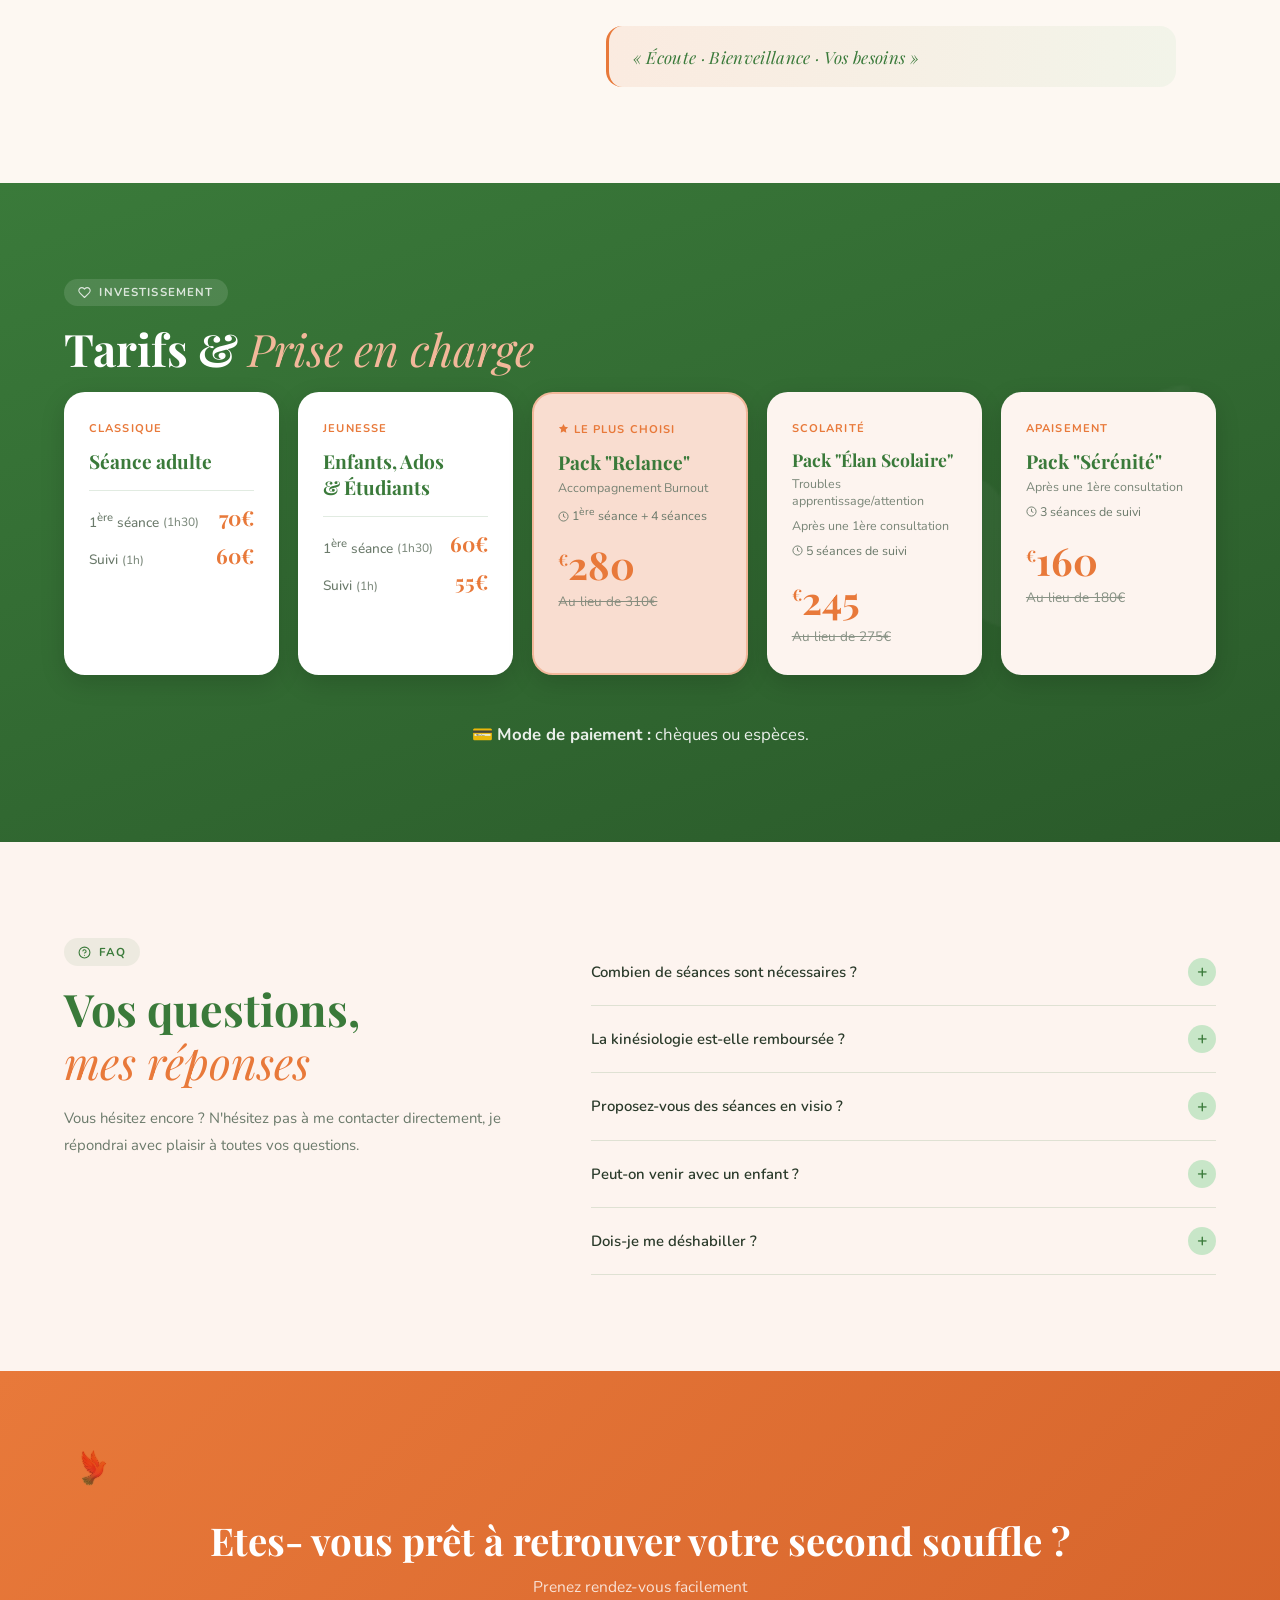
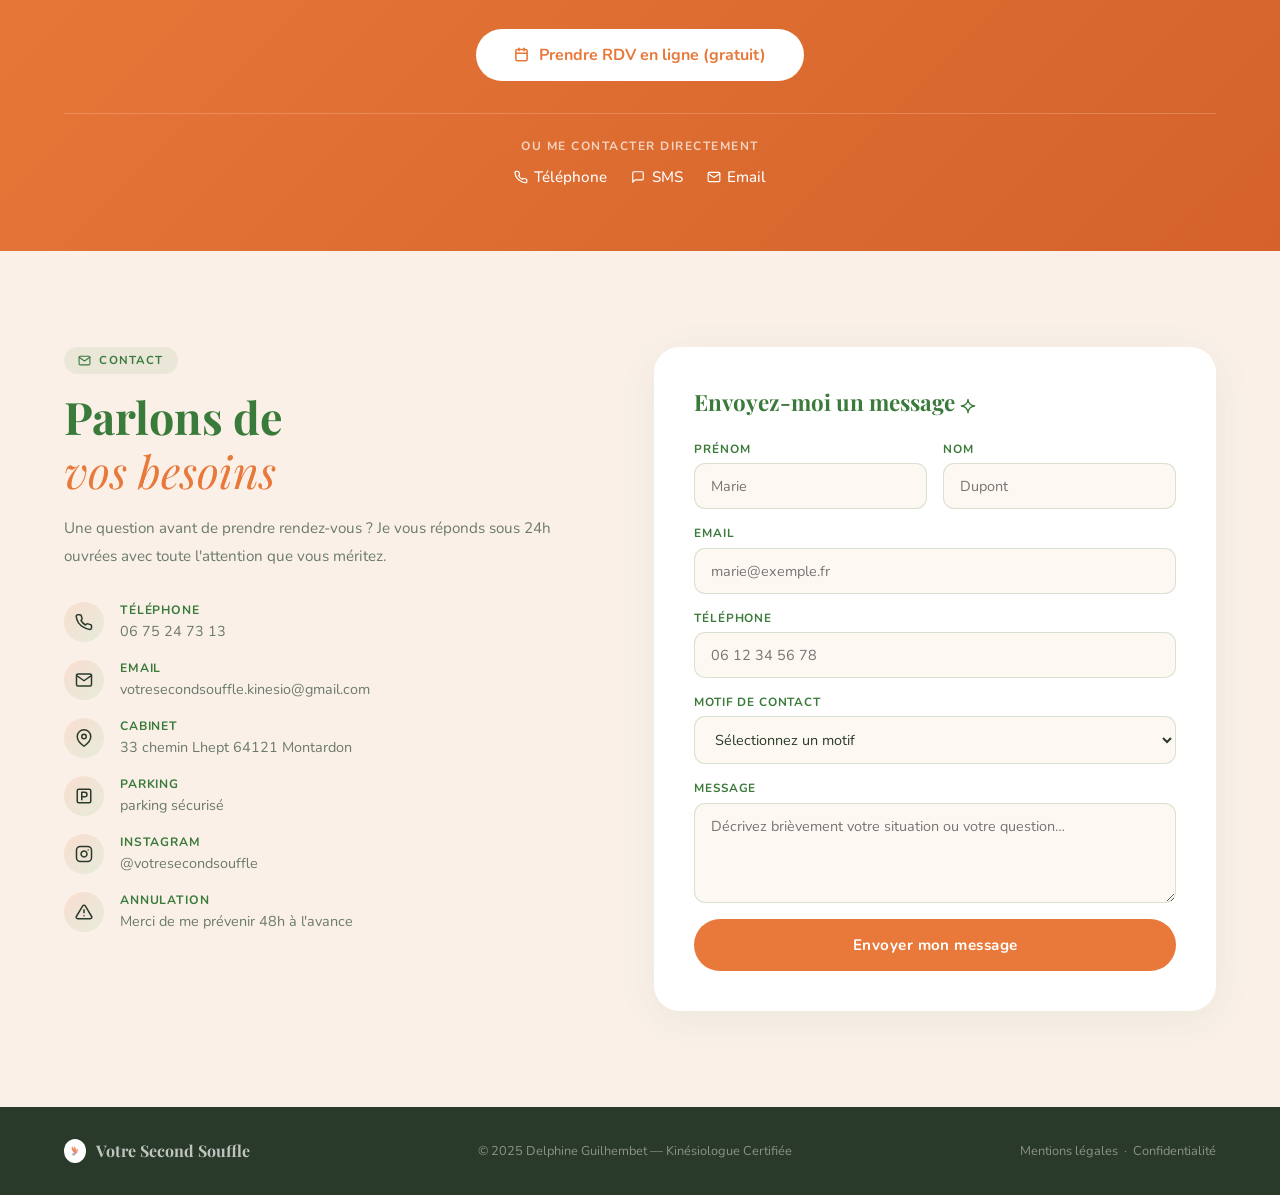
==== commit fb799636: "ajout 5e pavé" ====
--- a/index.html
+++ b/index.html
@@ -281,6 +281,16 @@
           <h3>Difficultés d'apprentissage</h3>
           <p>Soutien pour les troubles de concentration, la dyslexie, la mémoire et les difficultés scolaires ou
             professionnelles.</p>
+        </div>
+      </div>
+      <div class="svc" id="svc-traumatismes">
+        <div class="svc-icon"><svg viewBox="0 0 24 24" width="28" height="28" fill="none" stroke="currentColor"
+            stroke-width="1.8" stroke-linecap="round" stroke-linejoin="round">
+            <path d="M12 22s8-4 8-10V5l-8-3-8 3v7c0 6 8 10 8 10z" />
+          </svg></div>
+        <div class="svc-body">
+          <h3>Phobies, addictions et traumatismes</h3>
+          <p>Accompagnement pour apaiser les peurs irrationnelles, se libérer des comportements compulsifs et dépasser les chocs émotionnels passés.</p>
         </div>
       </div>
     </div>
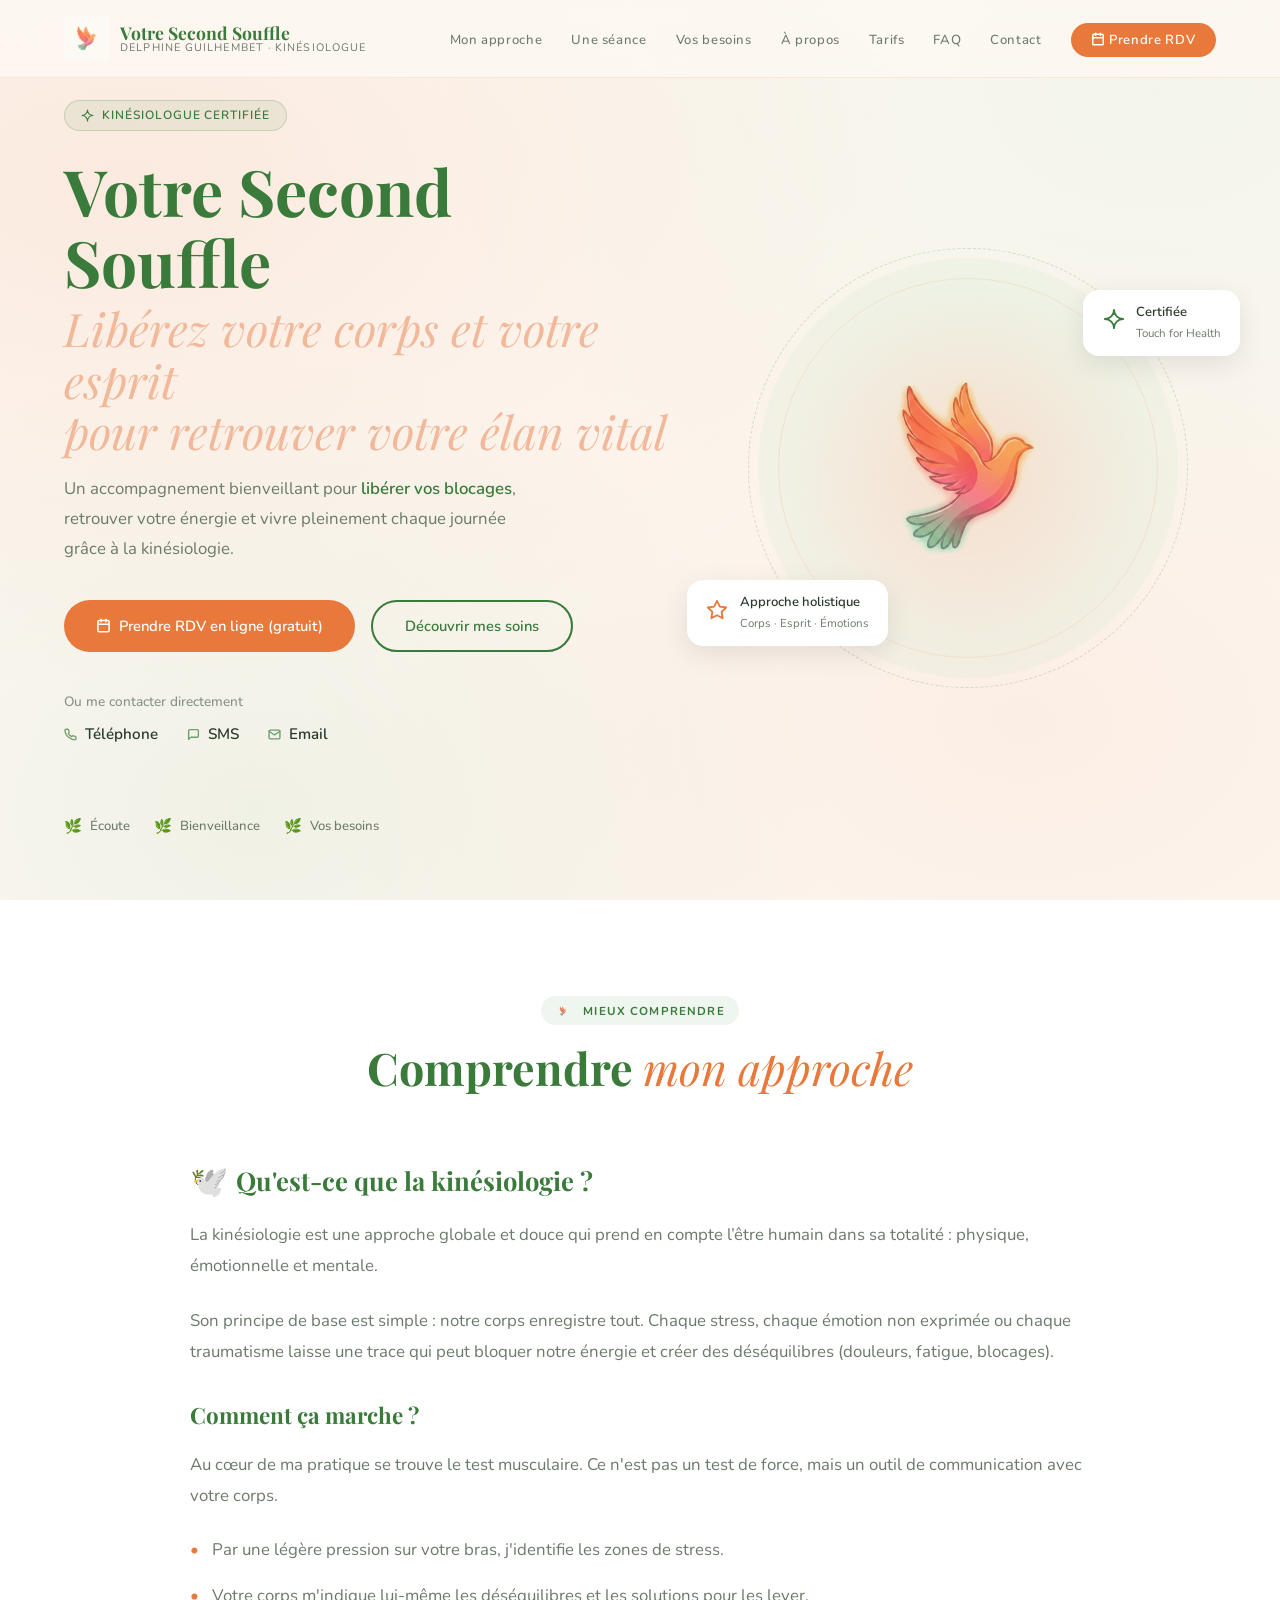
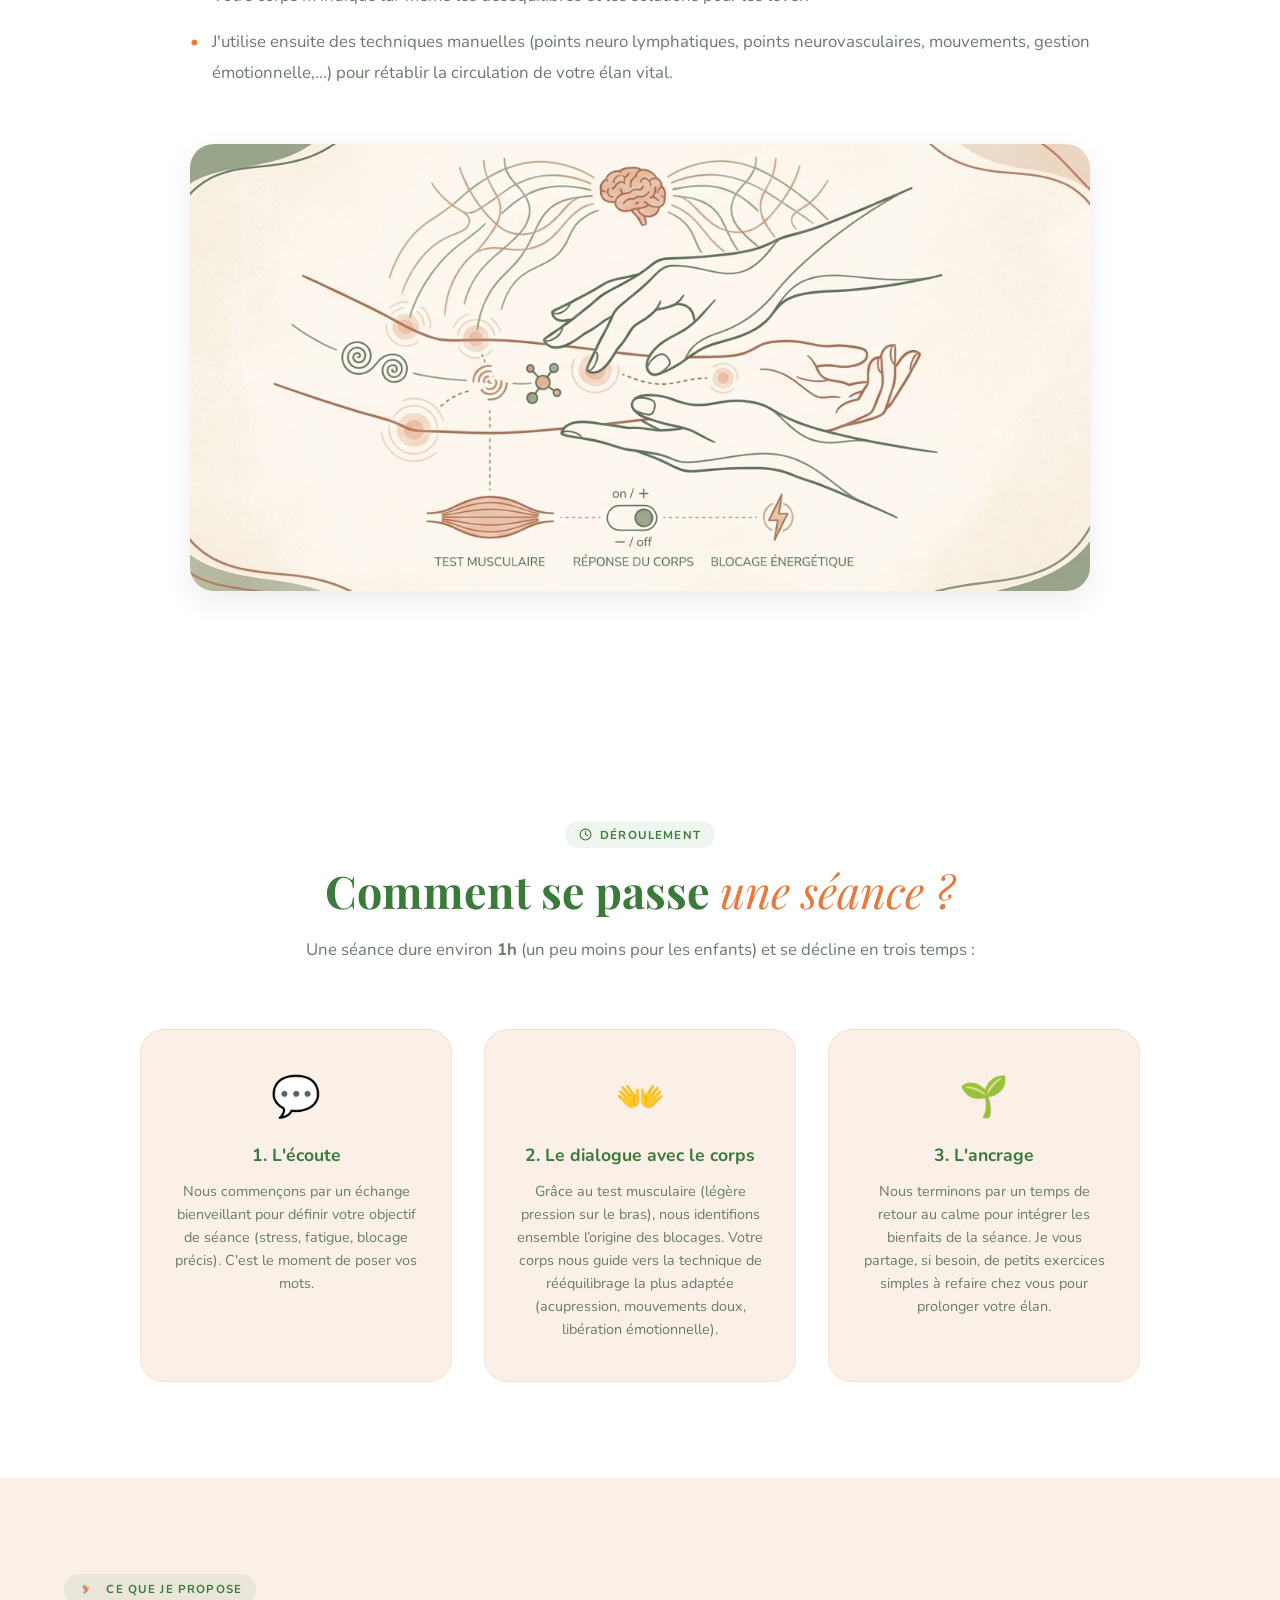
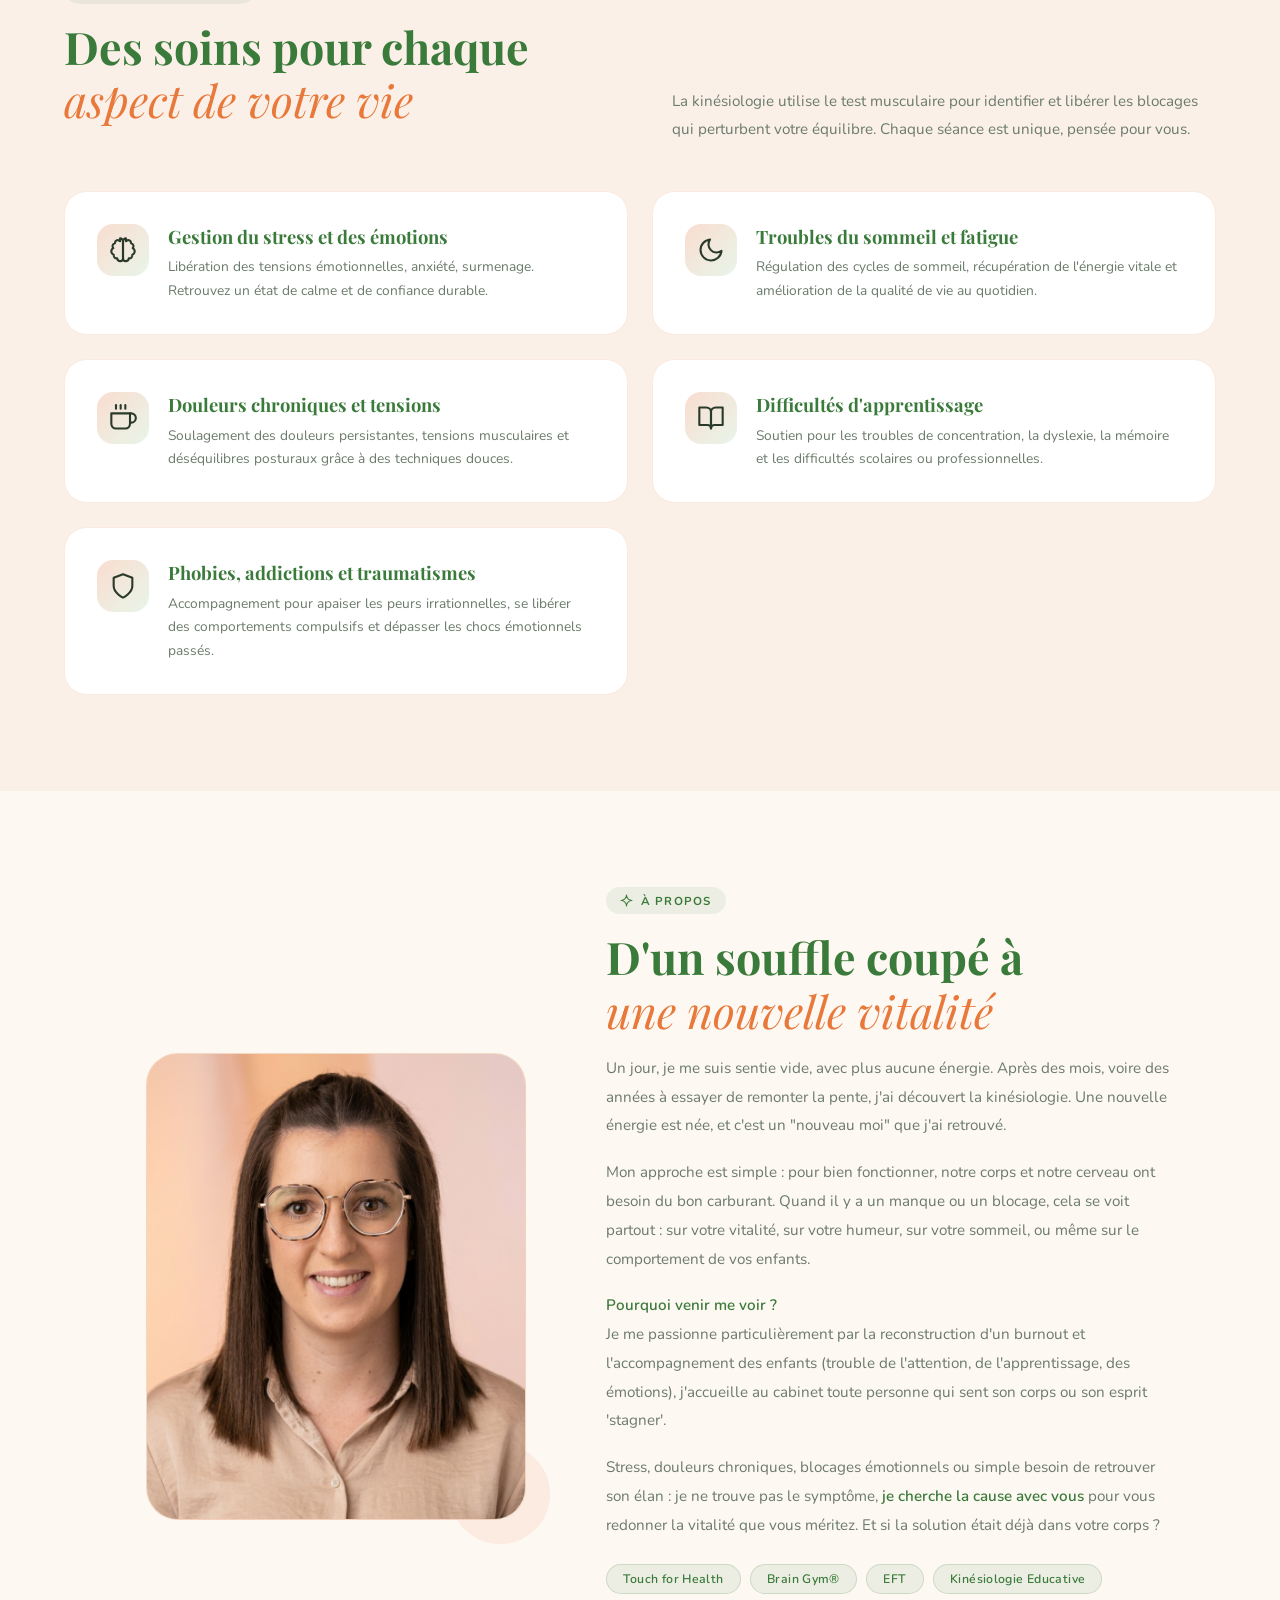
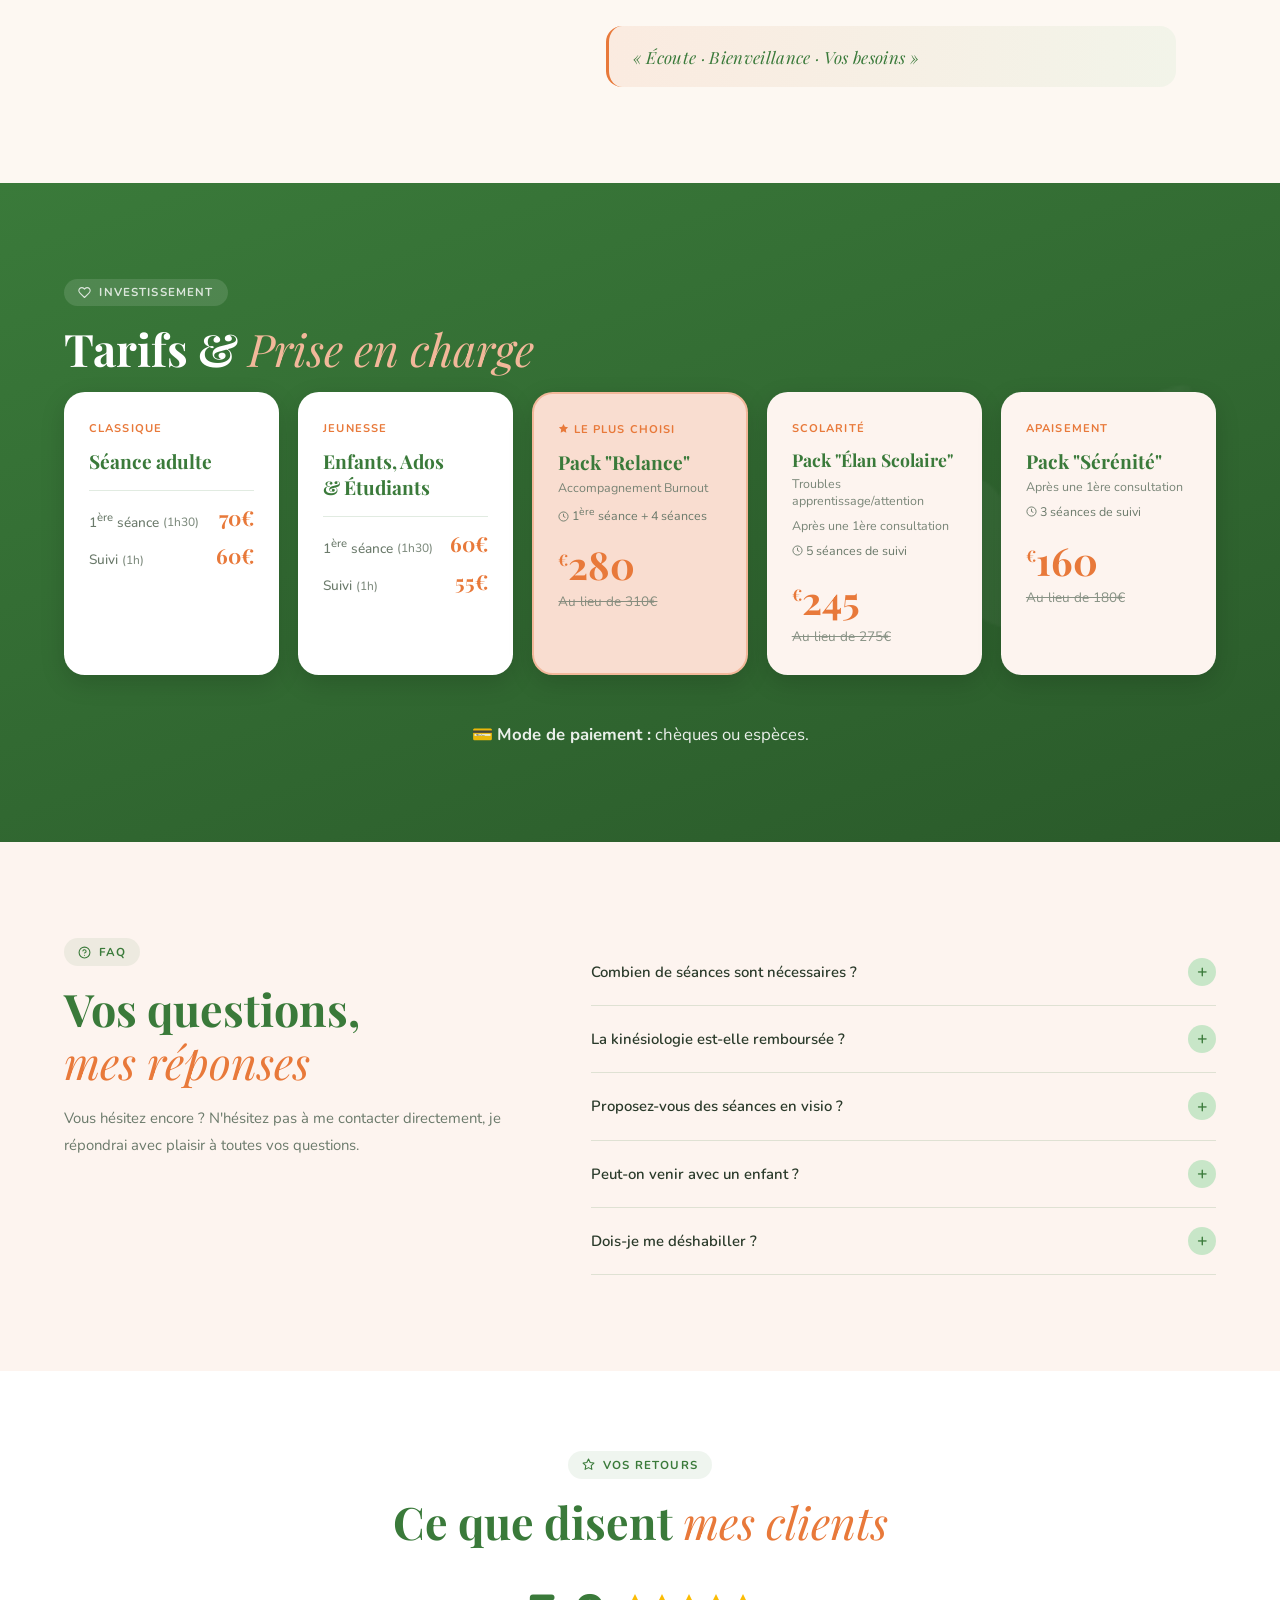
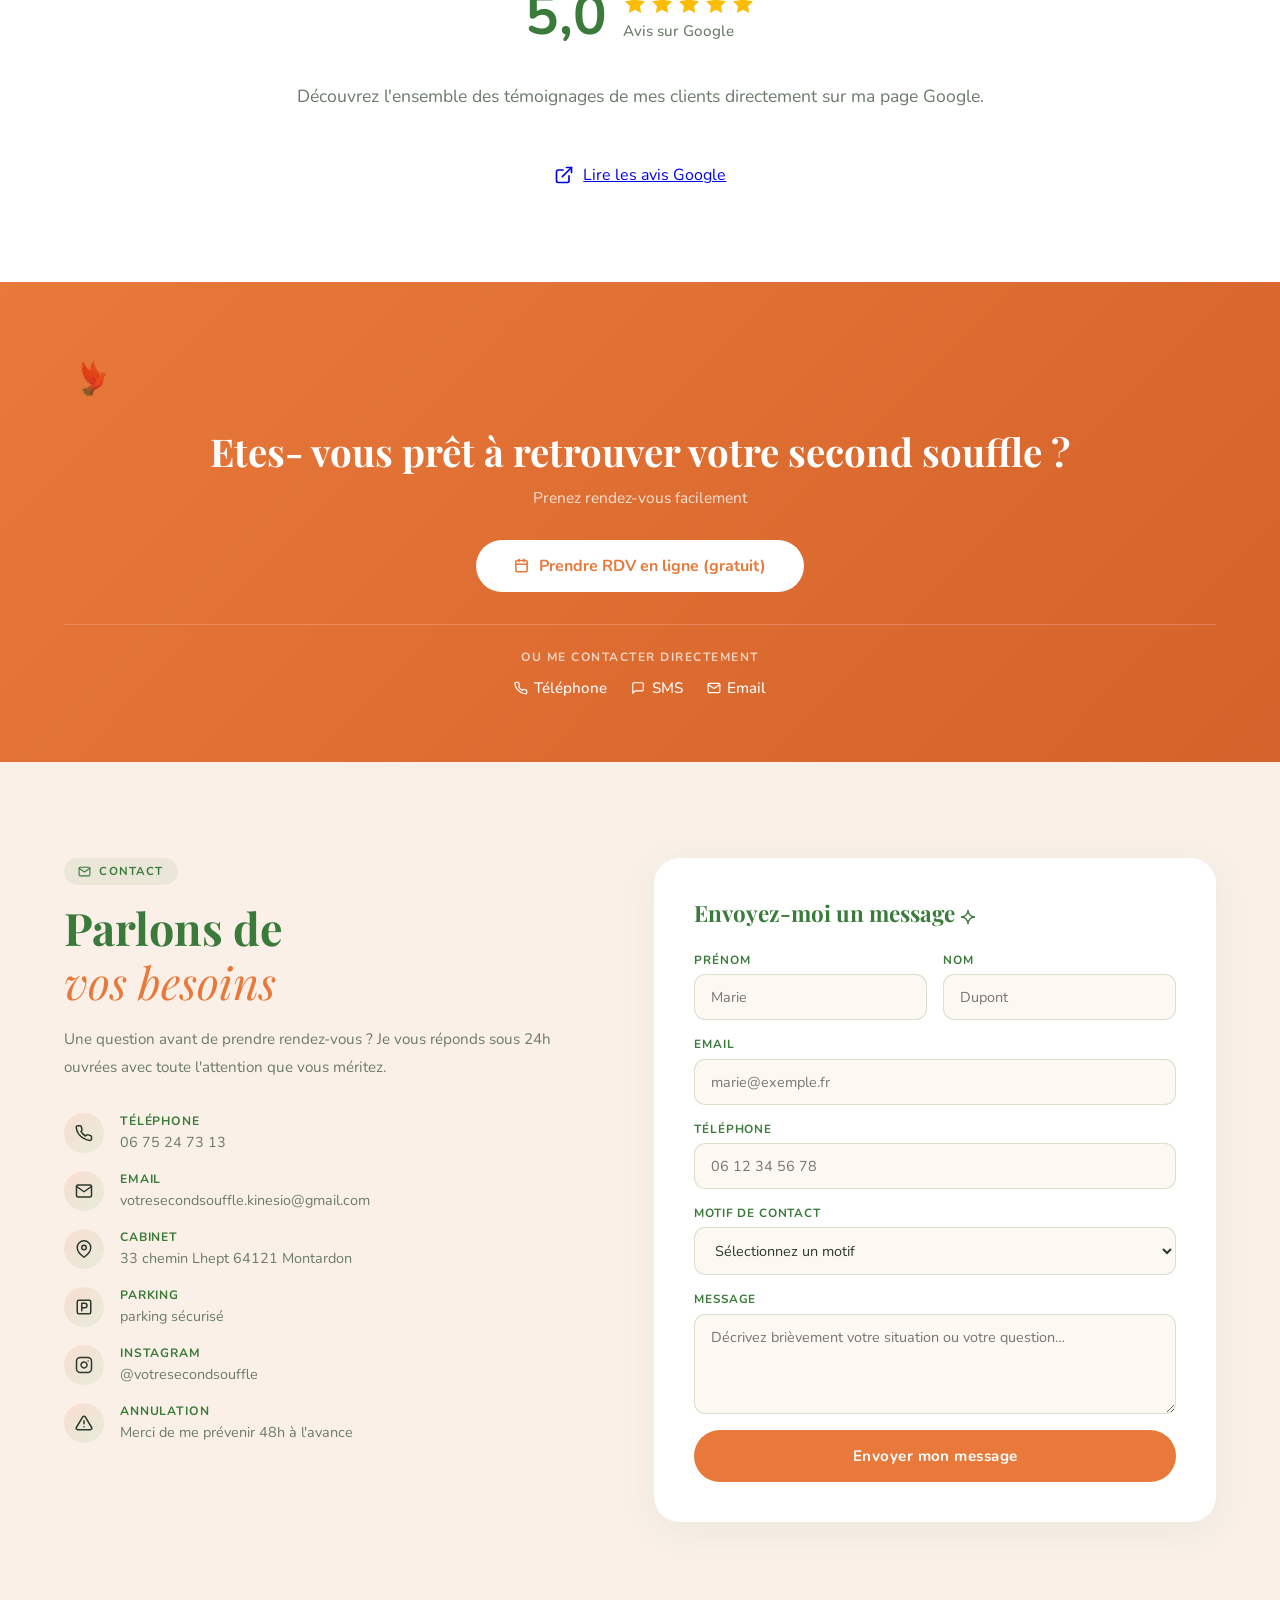
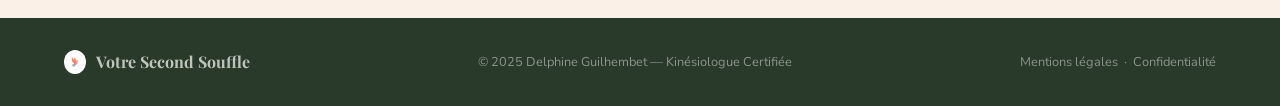
==== commit ff7d5695: "ajout note google" ====
--- a/index.html
+++ b/index.html
@@ -488,6 +488,33 @@
     </div>
   </section>
 
+  <!-- ══ AVIS GOOGLE ══ -->
+  <section id="avis" style="background: #fff; text-align: center; padding: 5rem 2rem;">
+    <div style="max-width: 800px; margin: 0 auto;">
+      <span class="section-chip"><svg width="13" height="13" viewBox="0 0 24 24" fill="none" stroke="currentColor" stroke-width="2" stroke-linecap="round" stroke-linejoin="round" style="vertical-align:-2px"><polygon points="12 2 15.09 8.26 22 9.27 17 14.14 18.18 21.02 12 17.77 5.82 21.02 7 14.14 2 9.27 8.91 8.26 12 2"></polygon></svg> Vos retours</span>
+      <h2 class="section-title">Ce que disent <em>mes clients</em></h2>
+      <div style="display: flex; align-items: center; justify-content: center; gap: 1rem; margin: 2.5rem 0;">
+        <span style="font-size: 3.5rem; font-weight: 700; color: var(--green); line-height: 1;">5,0</span>
+        <div style="text-align: left; display: flex; flex-direction: column; gap: 0.3rem;">
+          <div style="display: flex; gap: 0.2rem; color: #FBBC05;">
+            <svg width="24" height="24" viewBox="0 0 24 24" fill="currentColor" stroke="none"><polygon points="12 2 15.09 8.26 22 9.27 17 14.14 18.18 21.02 12 17.77 5.82 21.02 7 14.14 2 9.27 8.91 8.26 12 2"></polygon></svg>
+            <svg width="24" height="24" viewBox="0 0 24 24" fill="currentColor" stroke="none"><polygon points="12 2 15.09 8.26 22 9.27 17 14.14 18.18 21.02 12 17.77 5.82 21.02 7 14.14 2 9.27 8.91 8.26 12 2"></polygon></svg>
+            <svg width="24" height="24" viewBox="0 0 24 24" fill="currentColor" stroke="none"><polygon points="12 2 15.09 8.26 22 9.27 17 14.14 18.18 21.02 12 17.77 5.82 21.02 7 14.14 2 9.27 8.91 8.26 12 2"></polygon></svg>
+            <svg width="24" height="24" viewBox="0 0 24 24" fill="currentColor" stroke="none"><polygon points="12 2 15.09 8.26 22 9.27 17 14.14 18.18 21.02 12 17.77 5.82 21.02 7 14.14 2 9.27 8.91 8.26 12 2"></polygon></svg>
+            <svg width="24" height="24" viewBox="0 0 24 24" fill="currentColor" stroke="none"><polygon points="12 2 15.09 8.26 22 9.27 17 14.14 18.18 21.02 12 17.77 5.82 21.02 7 14.14 2 9.27 8.91 8.26 12 2"></polygon></svg>
+          </div>
+          <span style="font-size: 0.95rem; color: var(--mid); font-weight: 500;">Avis sur Google</span>
+        </div>
+      </div>
+      <p style="color: var(--mid); margin-bottom: 2.5rem; font-size: 1.1rem;">Découvrez l'ensemble des témoignages de mes clients directement sur ma page Google.</p>
+      <a href="https://share.google/08gOnbUDsAEbwr9hz" target="_blank" rel="noopener" class="btn" style="display: inline-flex; align-items: center; justify-content: center; gap: 0.6rem; padding: 1rem 2rem;">
+        <svg width="20" height="20" viewBox="0 0 24 24" fill="none" stroke="currentColor" stroke-width="2" stroke-linecap="round" stroke-linejoin="round">
+          <path d="M18 13v6a2 2 0 0 1-2 2H5a2 2 0 0 1-2-2V8a2 2 0 0 1 2-2h6"></path><polyline points="15 3 21 3 21 9"></polyline><line x1="10" y1="14" x2="21" y2="3"></line>
+        </svg> Lire les avis Google
+      </a>
+    </div>
+  </section>
+
   <!-- ══ RDV BANNER ══ -->
   <div class="rdv-banner" id="rdv-en-ligne">
     <img src="logo-colombe.png" class="dove" alt="" width="60" height="66" aria-hidden="true"
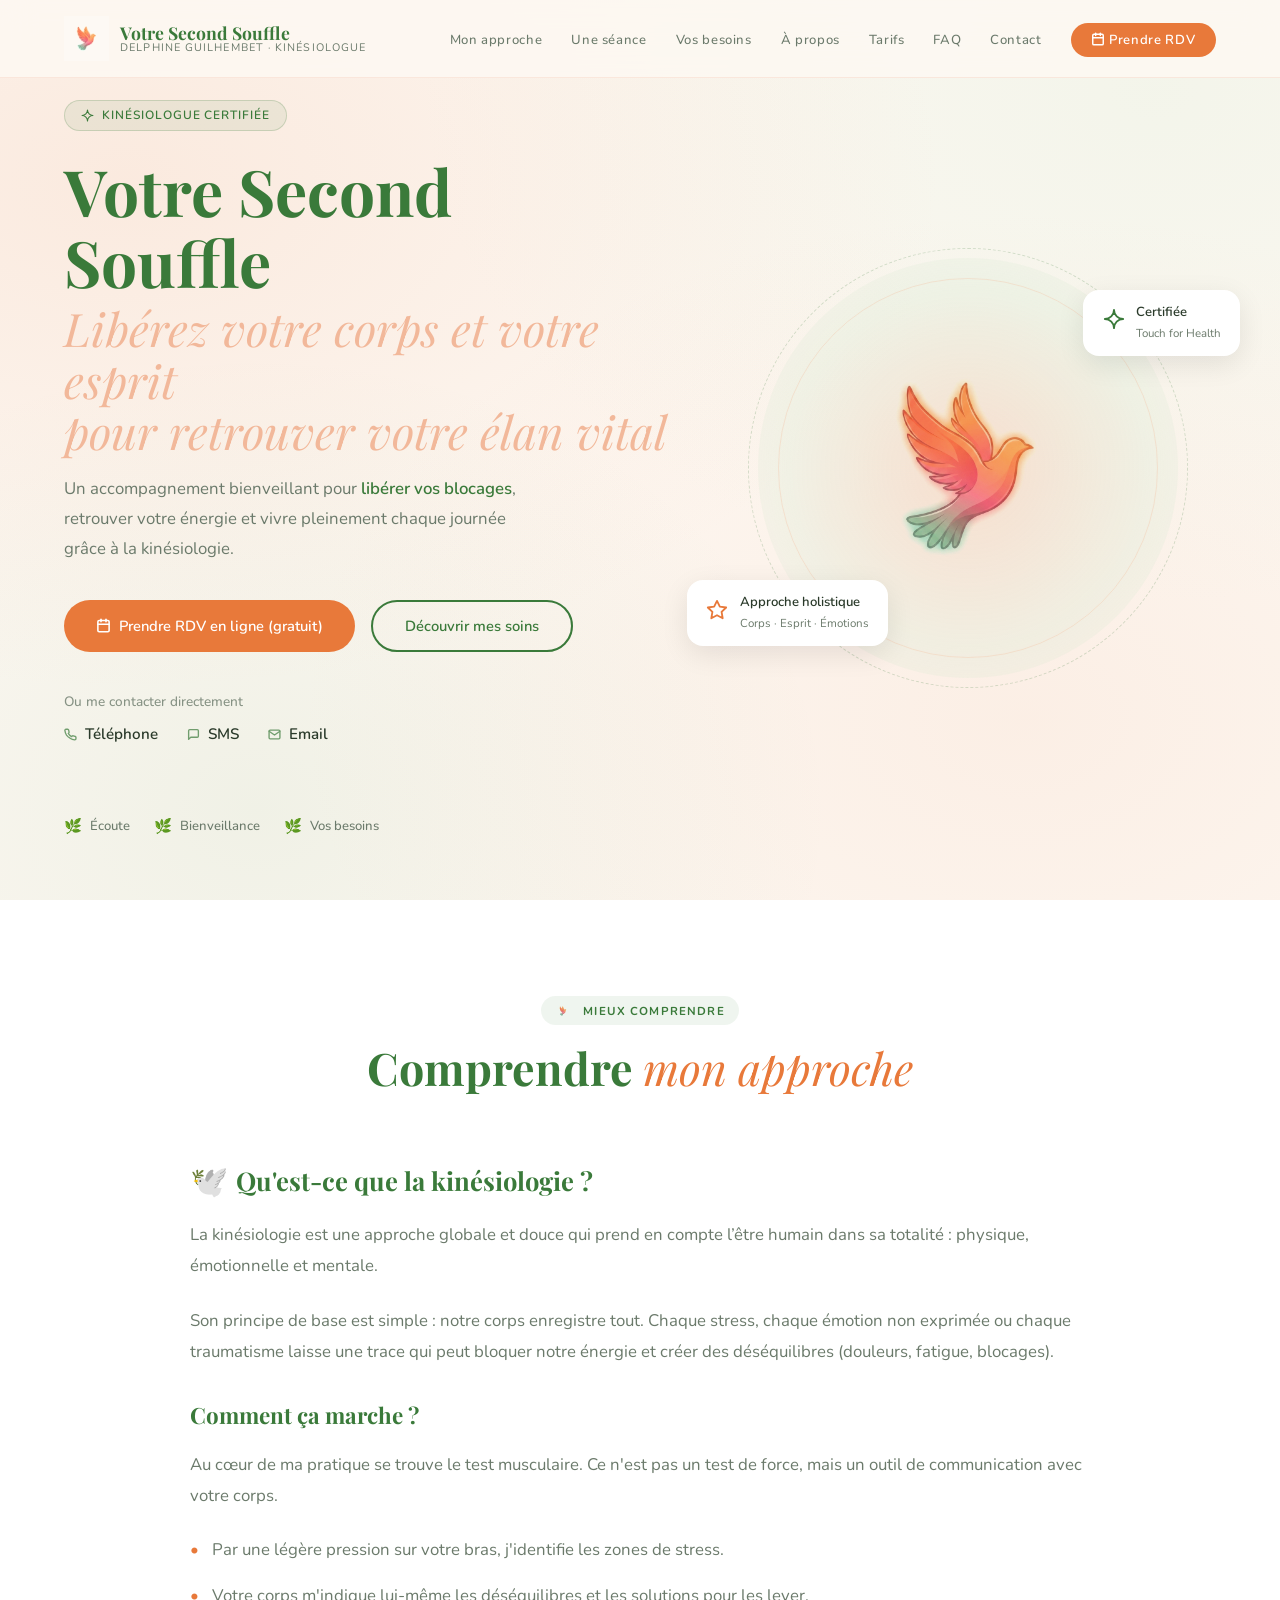
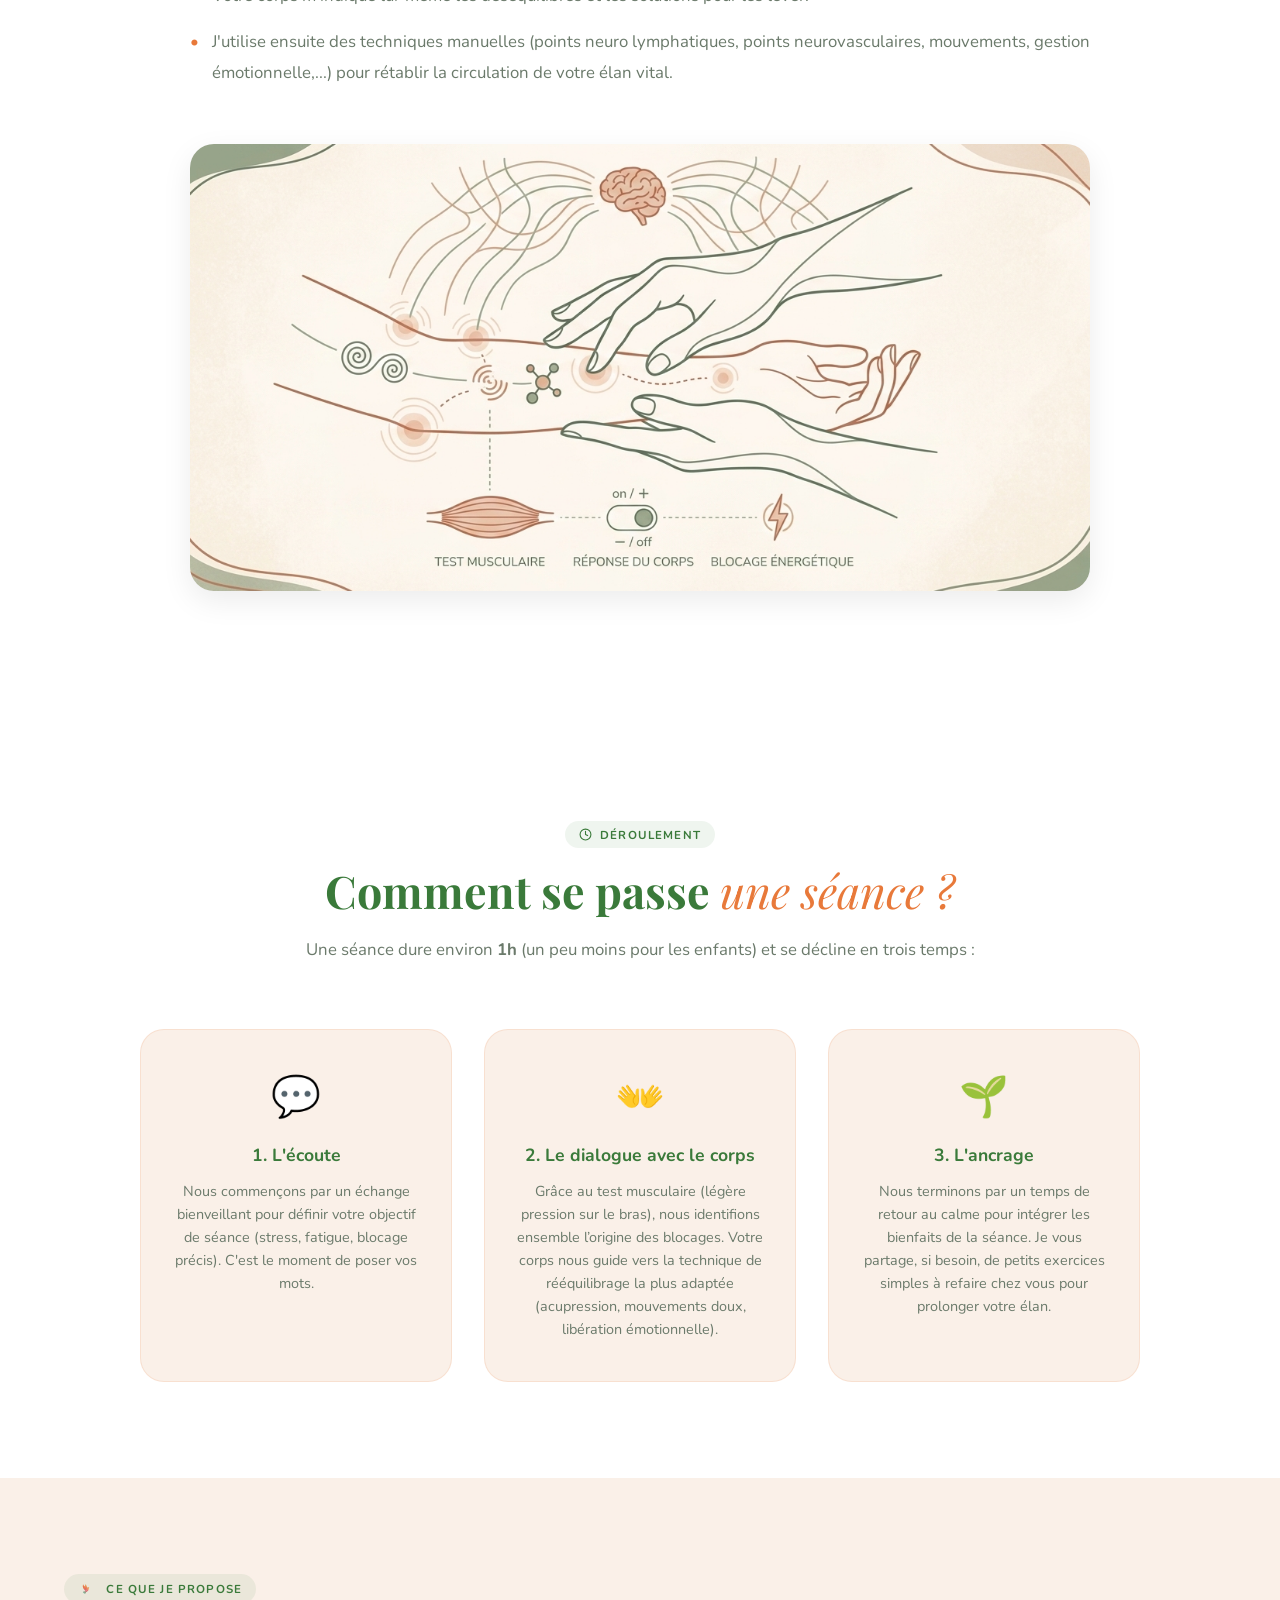
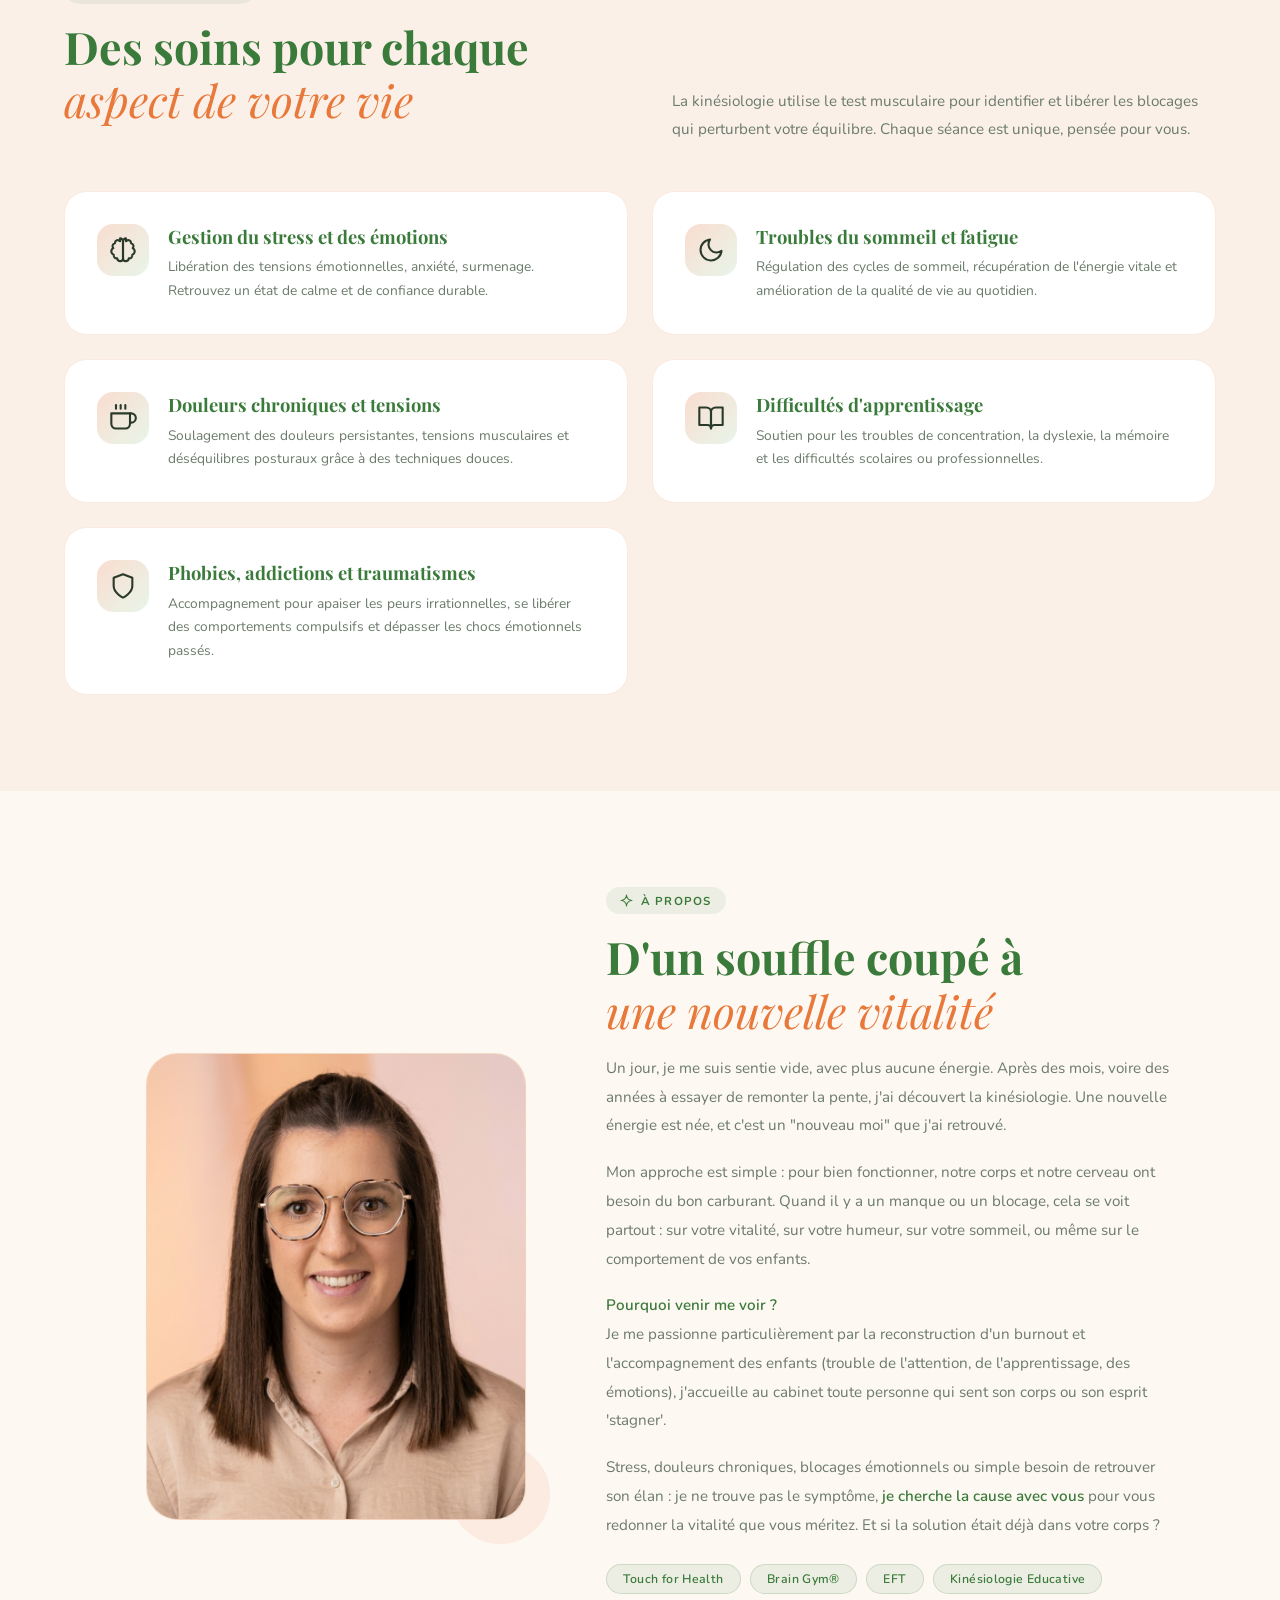
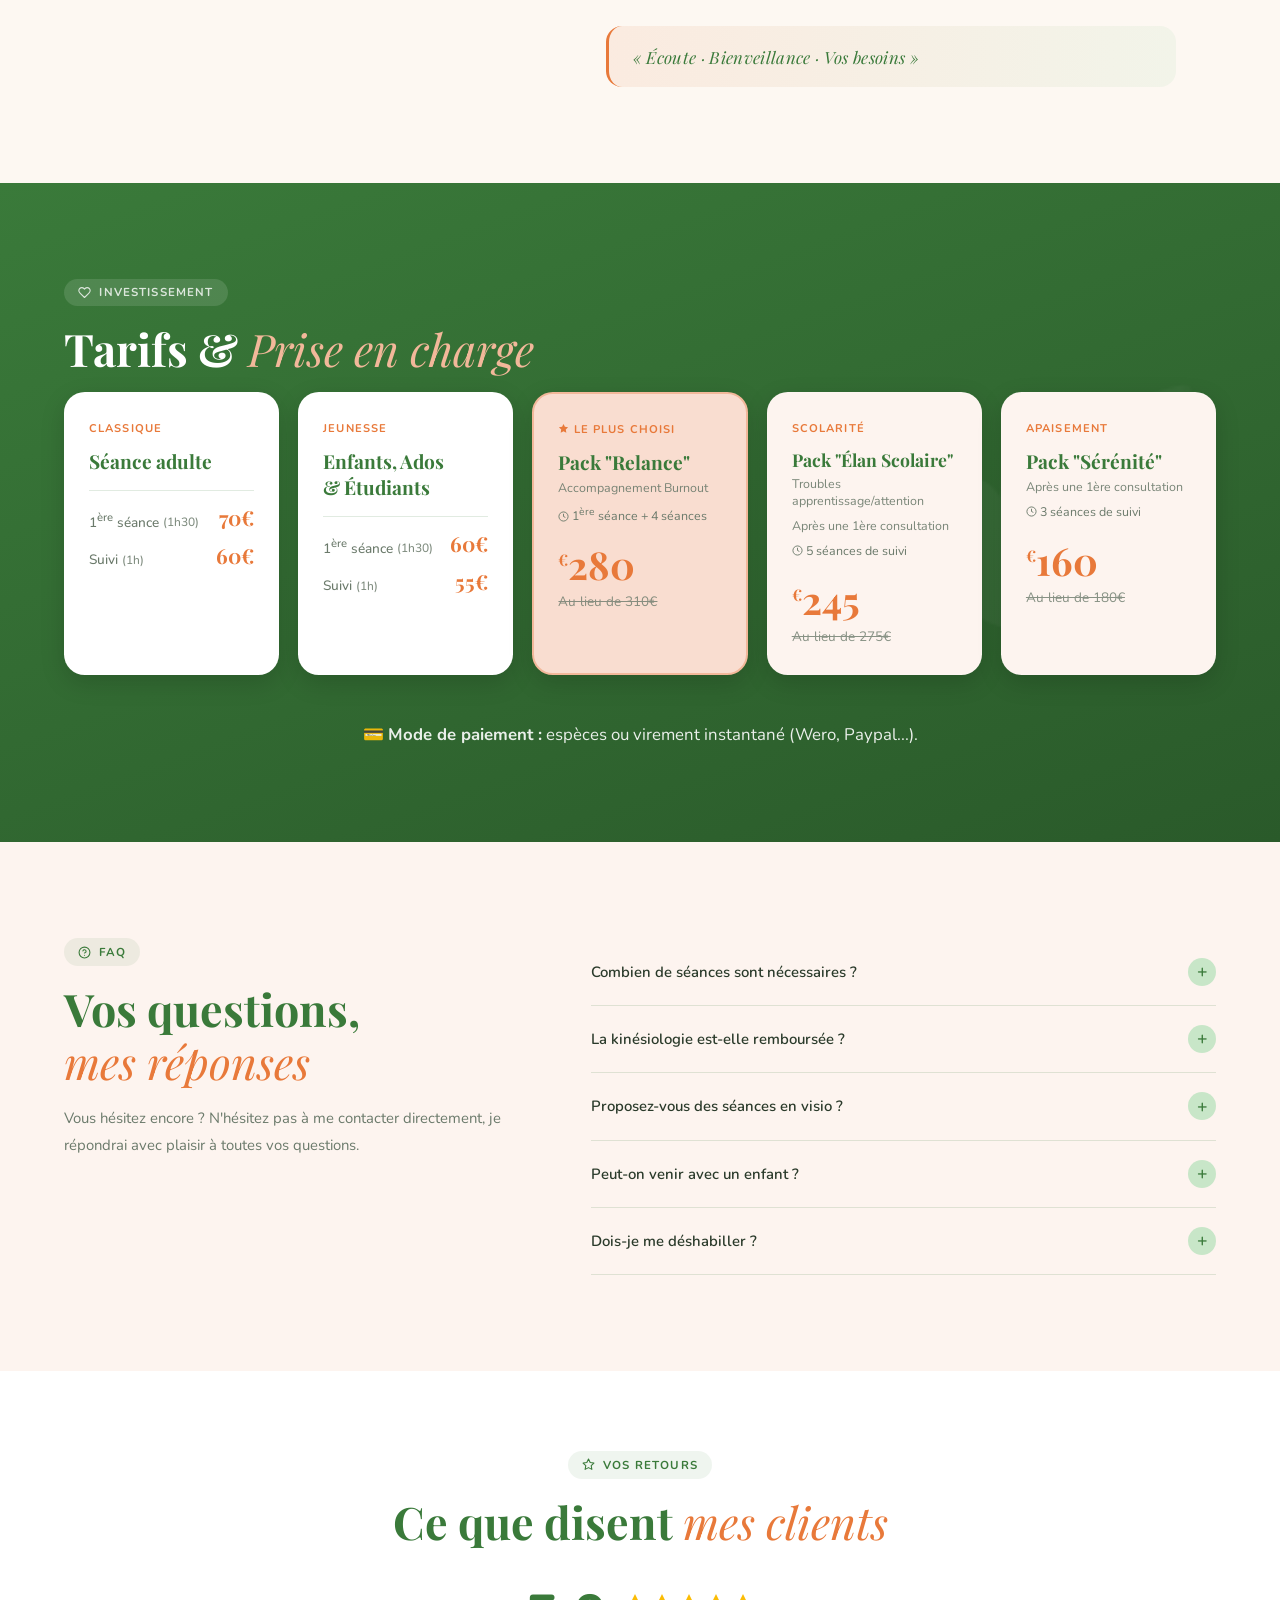
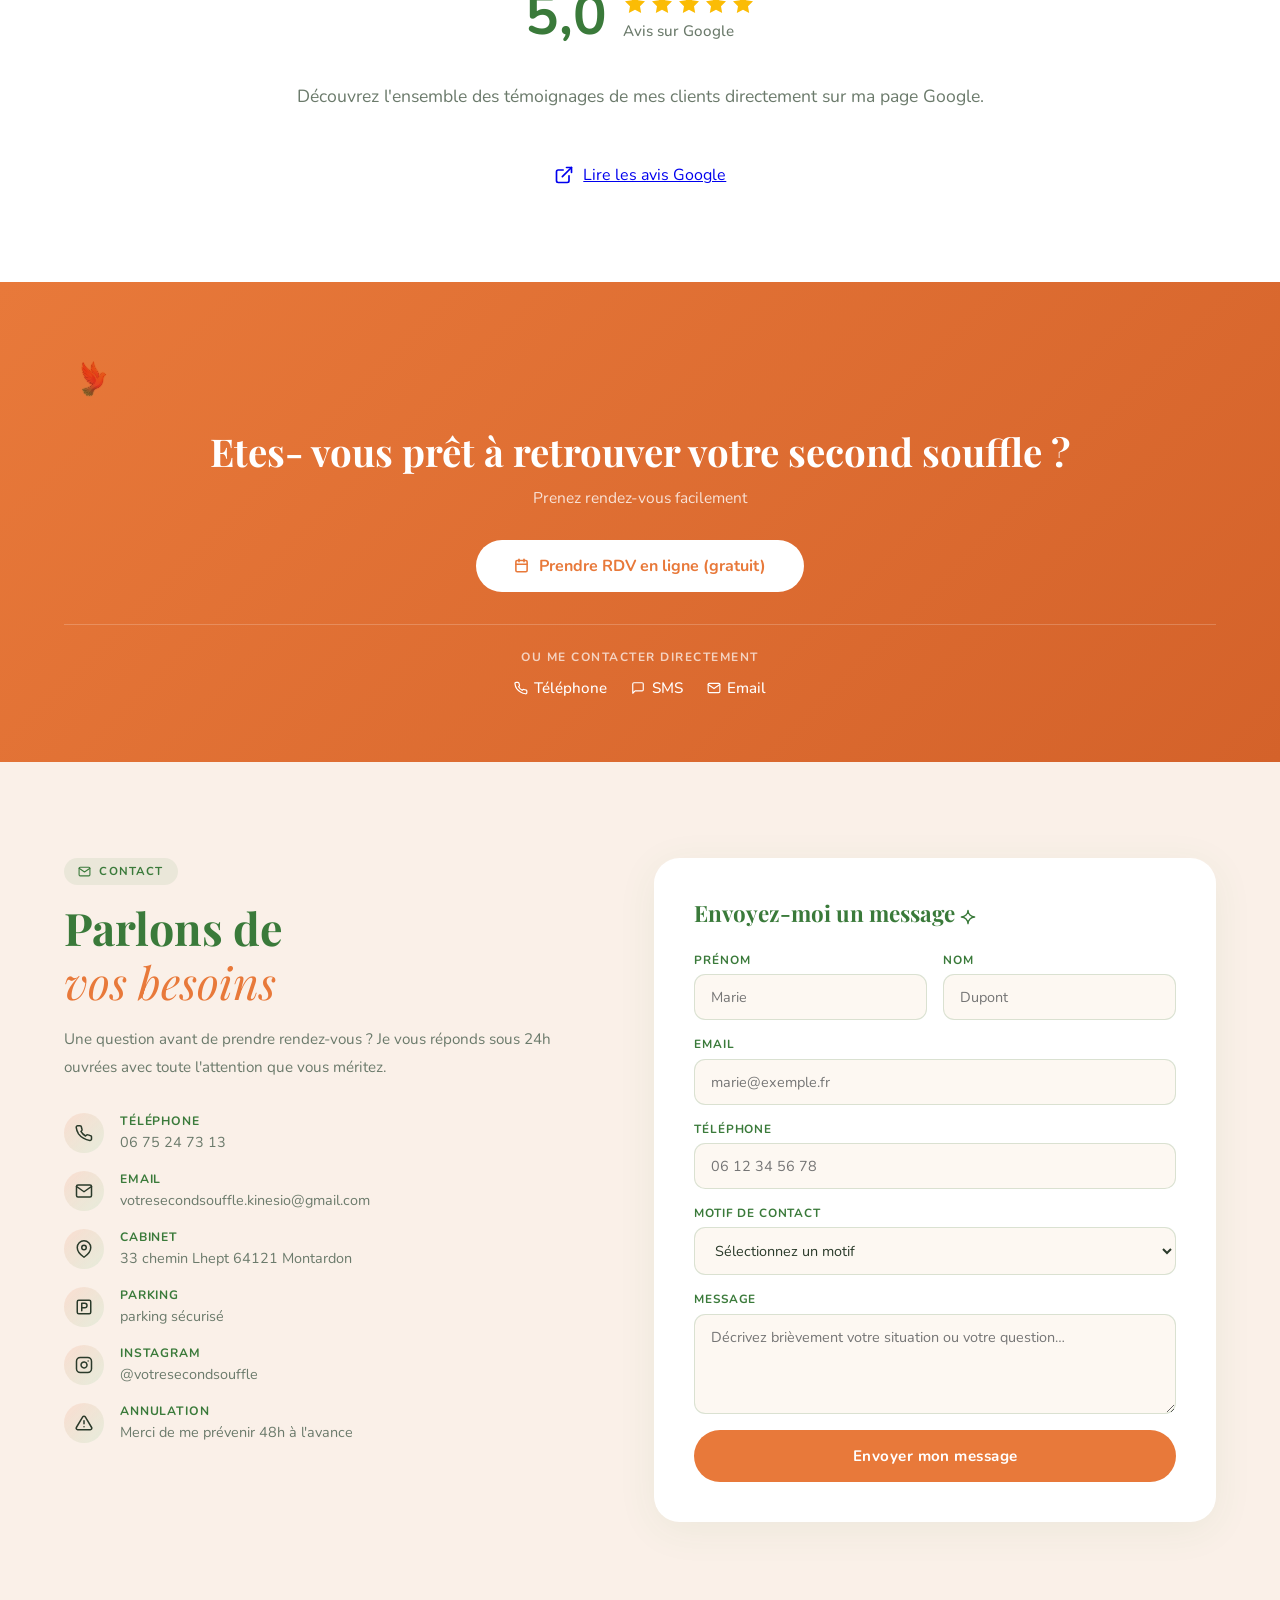
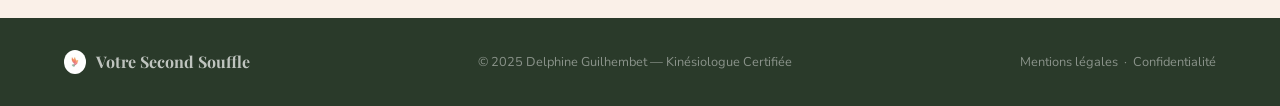
==== commit a44e52aa: "paiement" ====
--- a/index.html
+++ b/index.html
@@ -418,7 +418,7 @@
       </div>
     </div>
     <p style="text-align: center; font-size: 1.05rem; color: rgba(255,255,255,0.9); margin-top: 3rem;">
-      💳 <strong>Mode de paiement :</strong> chèques ou espèces.
+      💳 <strong>Mode de paiement :</strong> espèces ou virement instantané (Wero, Paypal...).
     </p>
   </section>
 
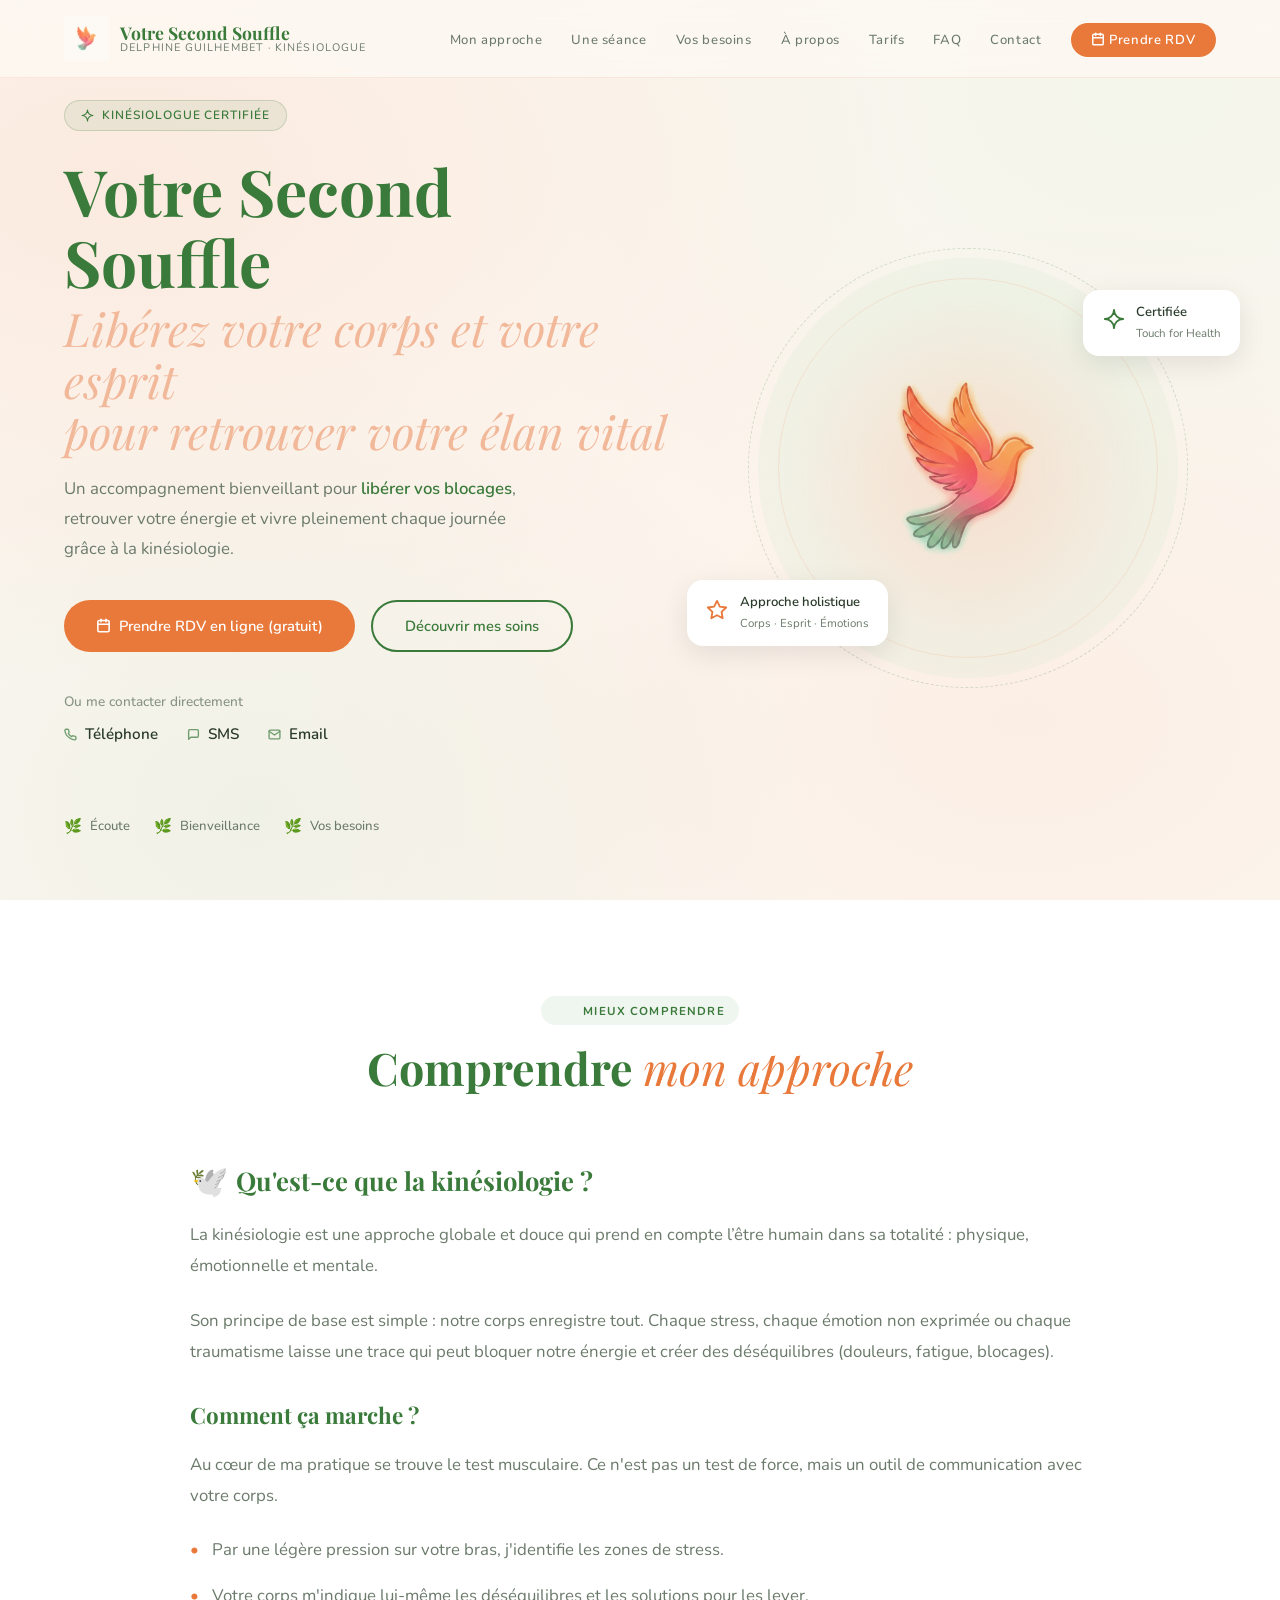
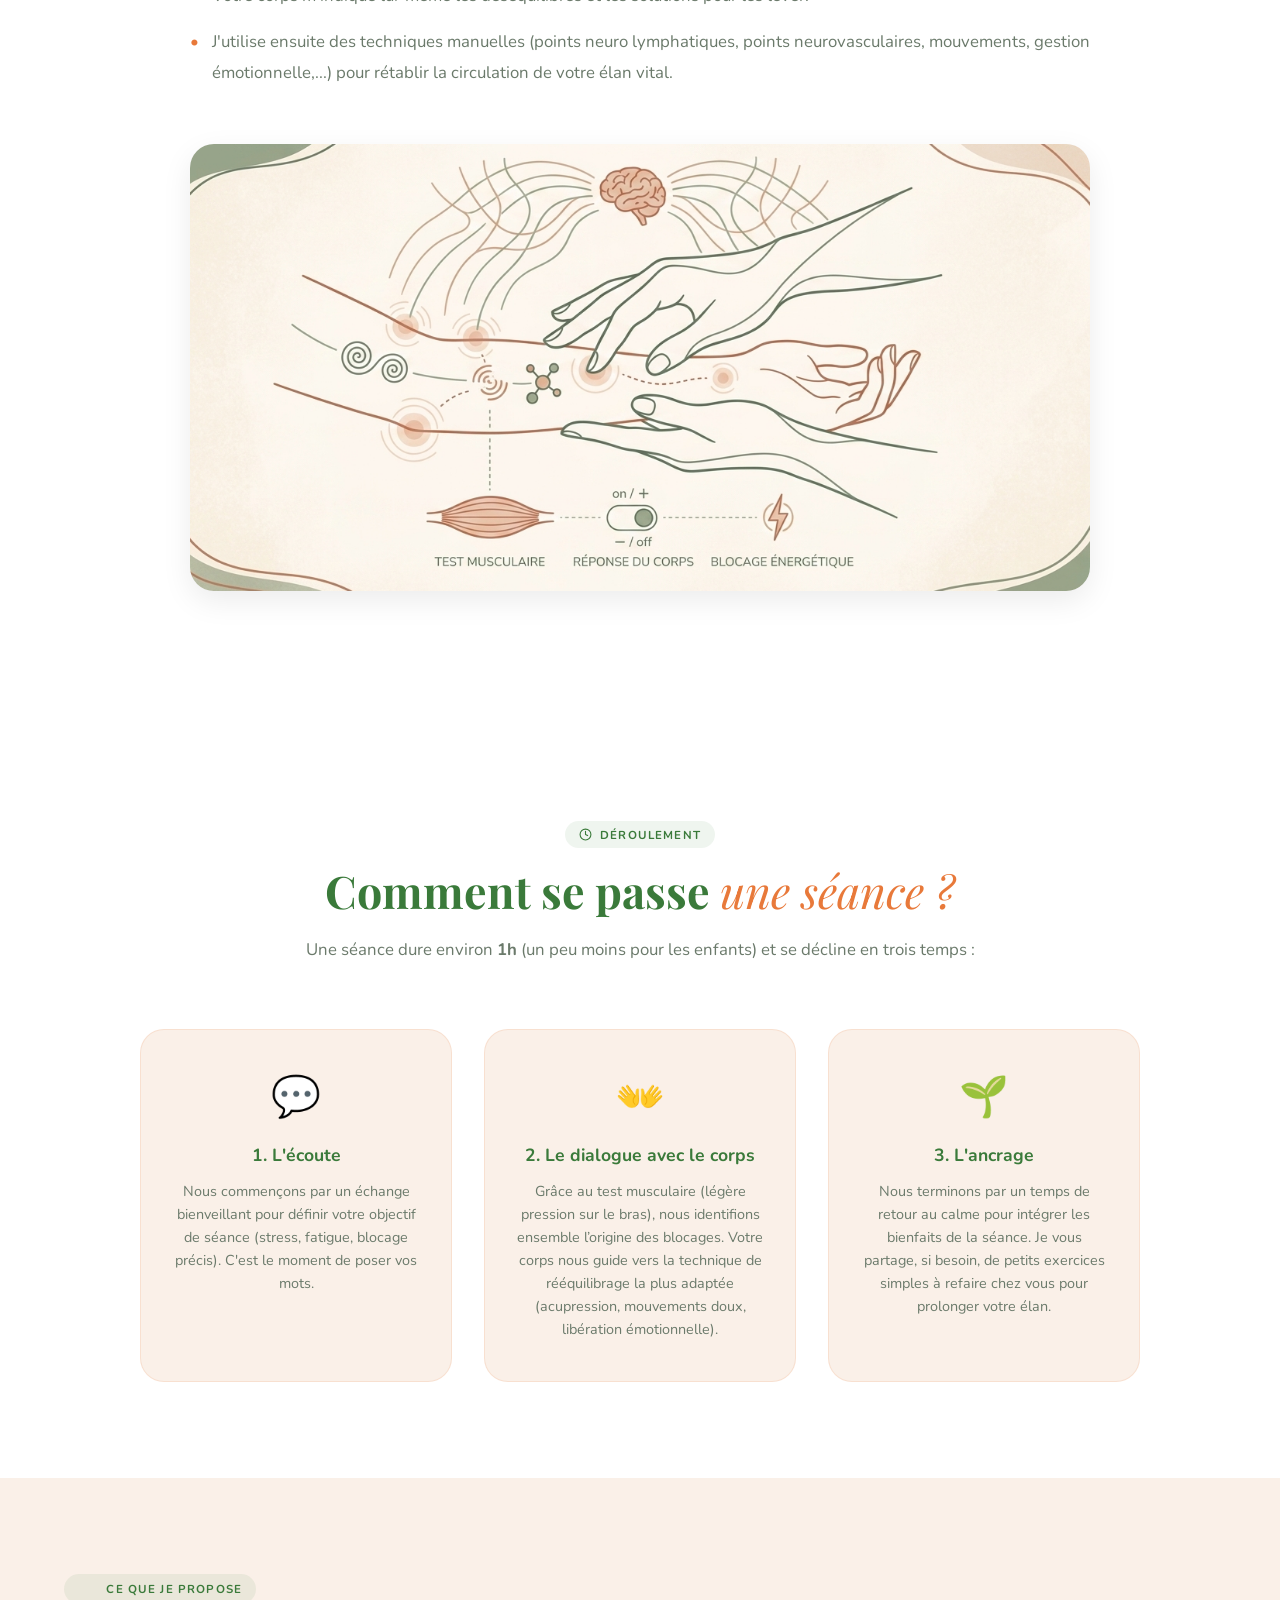
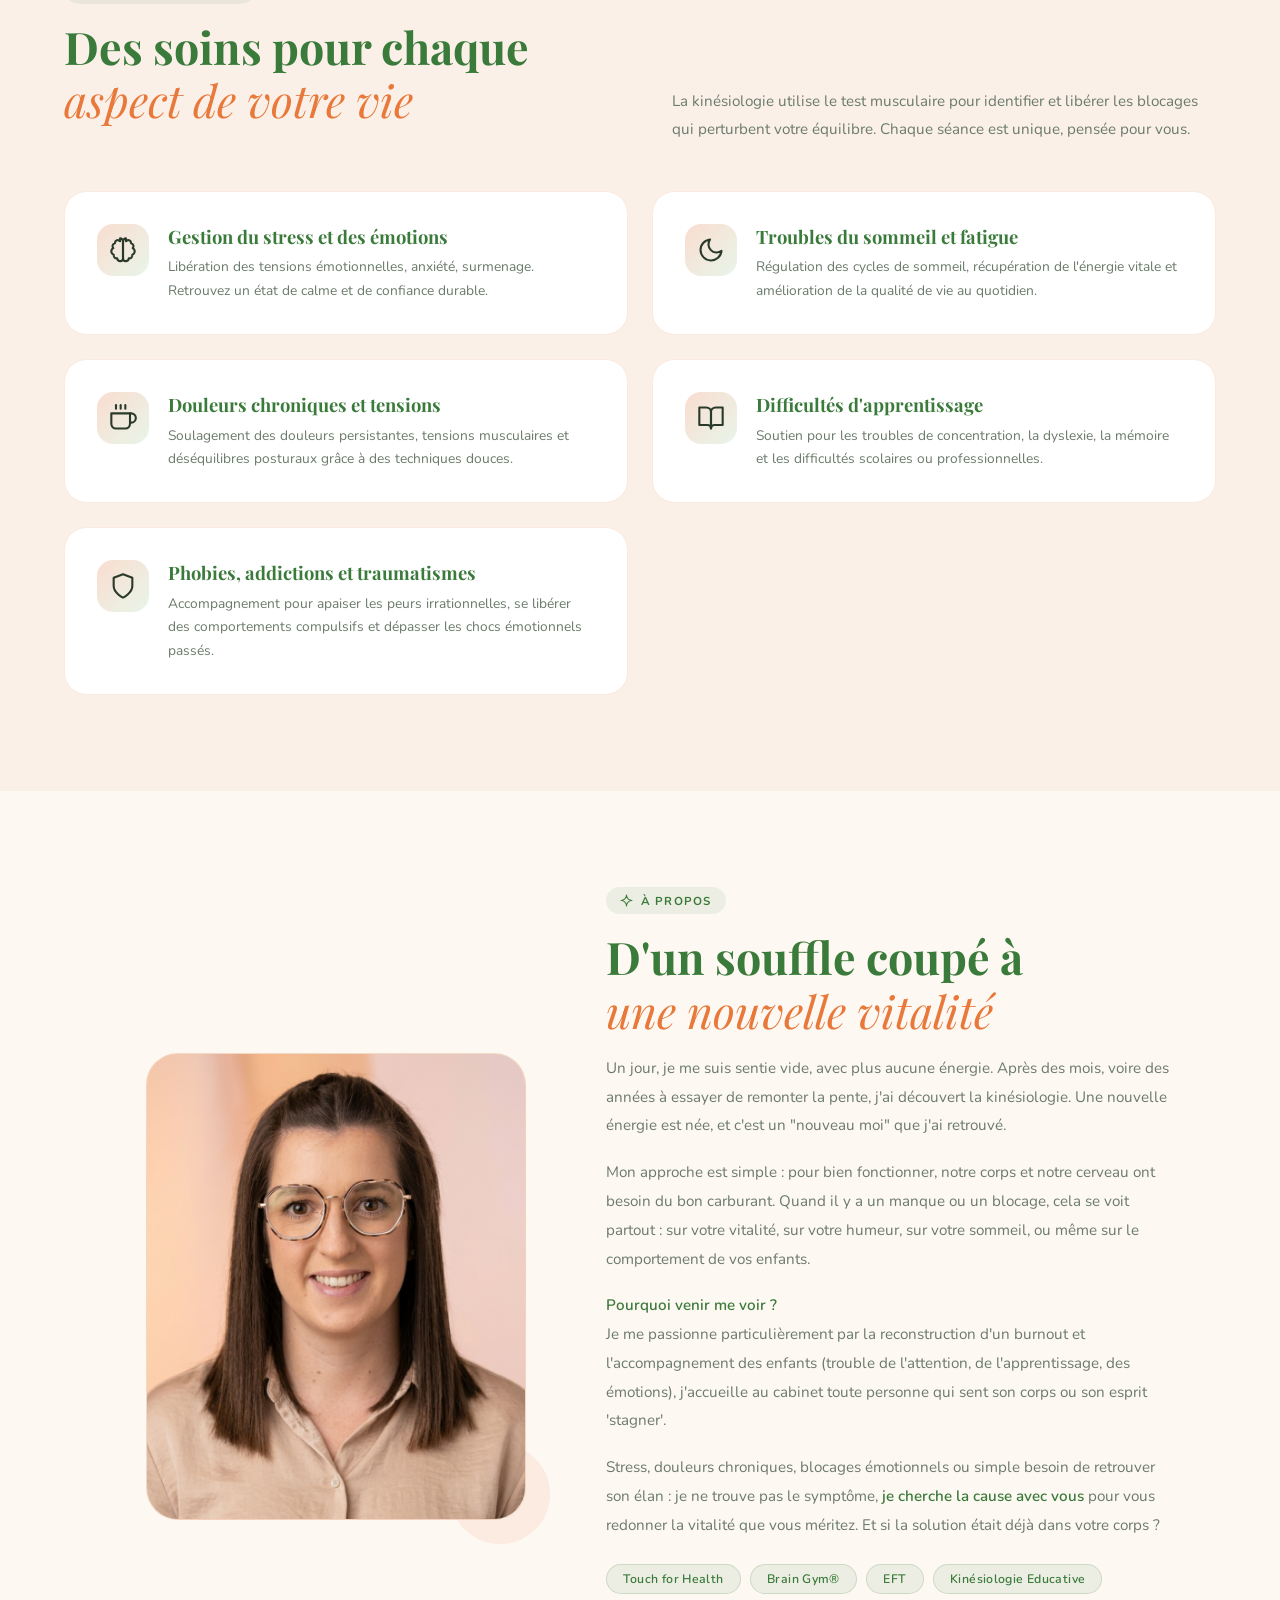
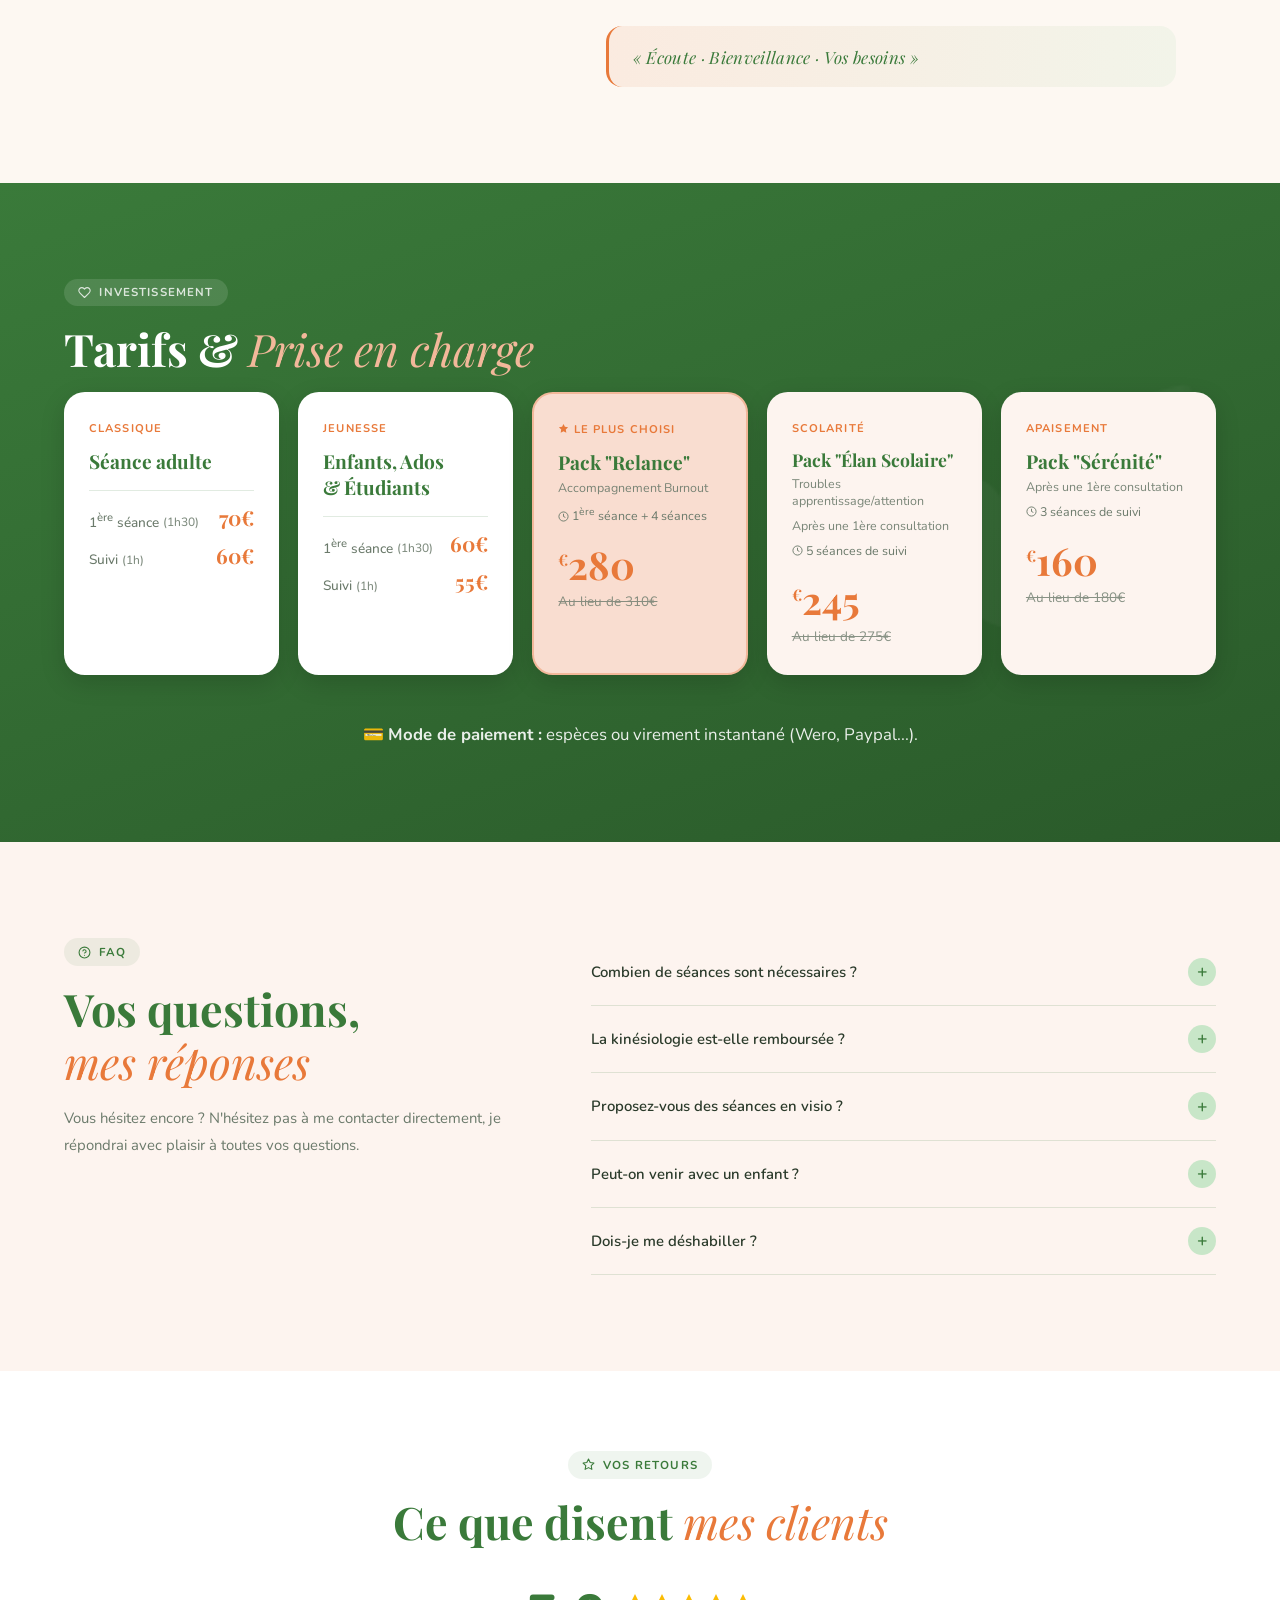
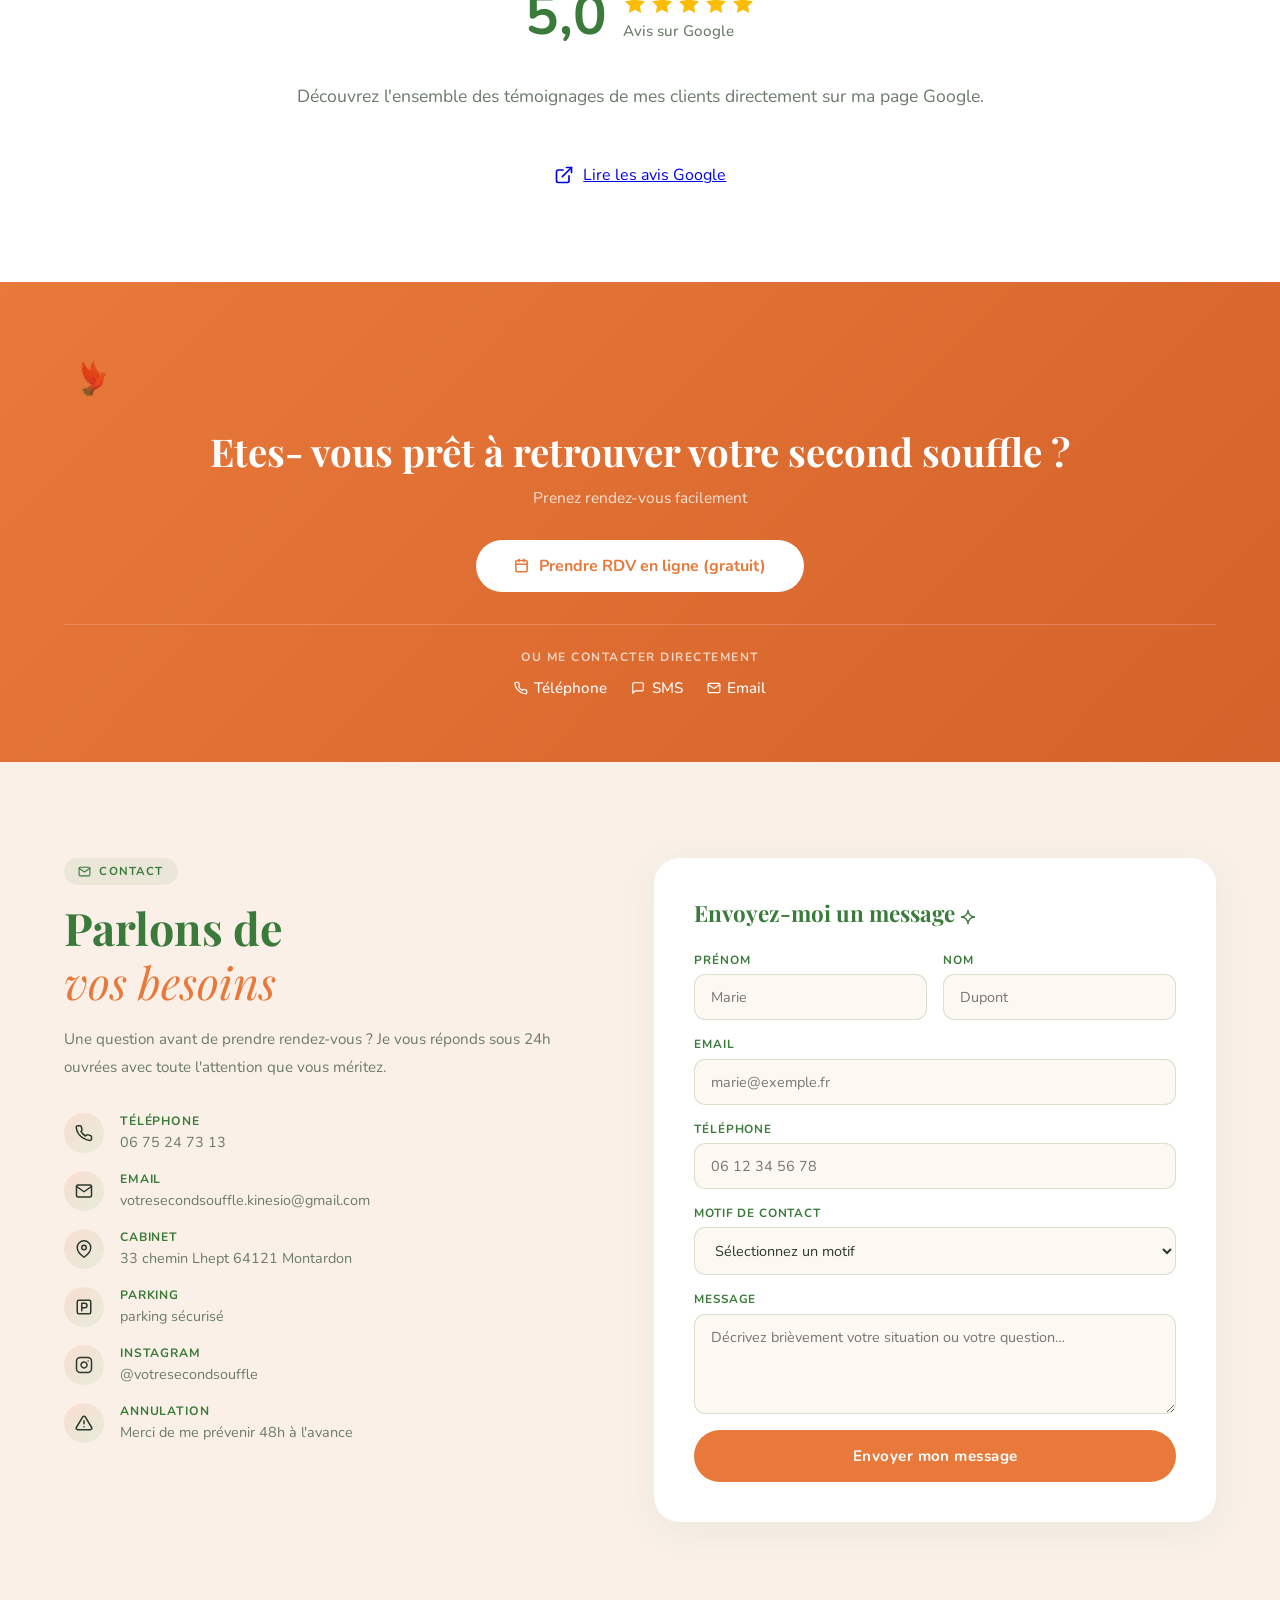
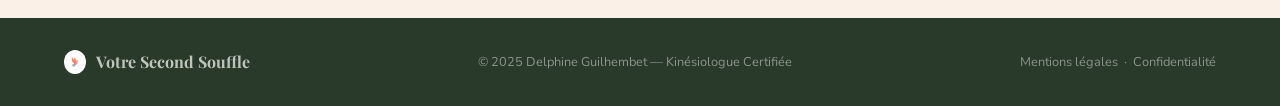
==== commit 3154df95: "ajout logo google" ====
--- a/index.html
+++ b/index.html
@@ -4,15 +4,48 @@
 <head>
   <meta charset="UTF-8" />
   <meta name="viewport" content="width=device-width, initial-scale=1.0" />
-  <title>Votre Second Souffle — Delphine Guilhembet, Kinésiologue</title>
-  <meta name="description"
-    content="Delphine Guilhembet, Kinésiologue Certifiée. Libérez vos blocages, retrouvez votre énergie et vivez pleinement grâce à la kinésiologie. Gestion du stress, douleurs, sommeil, apprentissage." />
+  <!-- SEO Primaire -->
+  <title>Kinésiologue à Montardon (près de Pau) | Delphine Guilhembet - Votre Second Souffle</title>
+  <meta name="description" content="Delphine Guilhembet, Kinésiologue certifiée à Montardon près de Pau (64). Accompagnement doux pour la gestion du stress, du sommeil, des peurs, et le soulagement des douleurs. Prenez RDV." />
+  
+  <!-- SEO Open Graph (Réseaux Sociaux) -->
+  <meta property="og:title" content="Kinésiologue à Montardon | Delphine Guilhembet" />
+  <meta property="og:description" content="Retrouvez votre énergie et libérez vos blocages émotionnels et physiques. Cabinet situé à Montardon (Pau)." />
+  <meta property="og:type" content="website" />
+  <meta property="og:locale" content="fr_FR" />
+  
+  <!-- Schema.org JSON-LD (Pour le référencement local Google) -->
+  <script type="application/ld+json">
+  {
+    "@context": "https://schema.org",
+    "@type": "HealthAndBeautyBusiness",
+    "name": "Votre Second Souffle - Delphine Guilhembet Kinésiologue",
+    "url": "https://votre-site.com",
+    "telephone": "+33675247313",
+    "address": {
+      "@type": "PostalAddress",
+      "streetAddress": "33 chemin Lhept",
+      "addressLocality": "Montardon",
+      "postalCode": "64121",
+      "addressCountry": "FR"
+    },
+    "geo": {
+      "@type": "GeoCoordinates",
+      "latitude": 43.3752,
+      "longitude": -0.3347
+    }
+  }
+  </script>
   <link rel="preconnect" href="https://fonts.googleapis.com" />
   <link rel="preconnect" href="https://fonts.gstatic.com" crossorigin />
   <link
     href="https://fonts.googleapis.com/css2?family=Playfair+Display:ital,wght@0,400;0,700;1,400;1,700&family=Nunito:wght@300;400;500;600;700&display=swap"
     rel="stylesheet" />
   <link rel="stylesheet" href="style.css" />
+  
+  <!-- Favicon (Icône de l'onglet et de Google) -->
+  <link rel="icon" href="logo-colombe.png" type="image/png" />
+  <link rel="apple-touch-icon" href="logo-colombe.png" />
 </head>
 
 <body>
